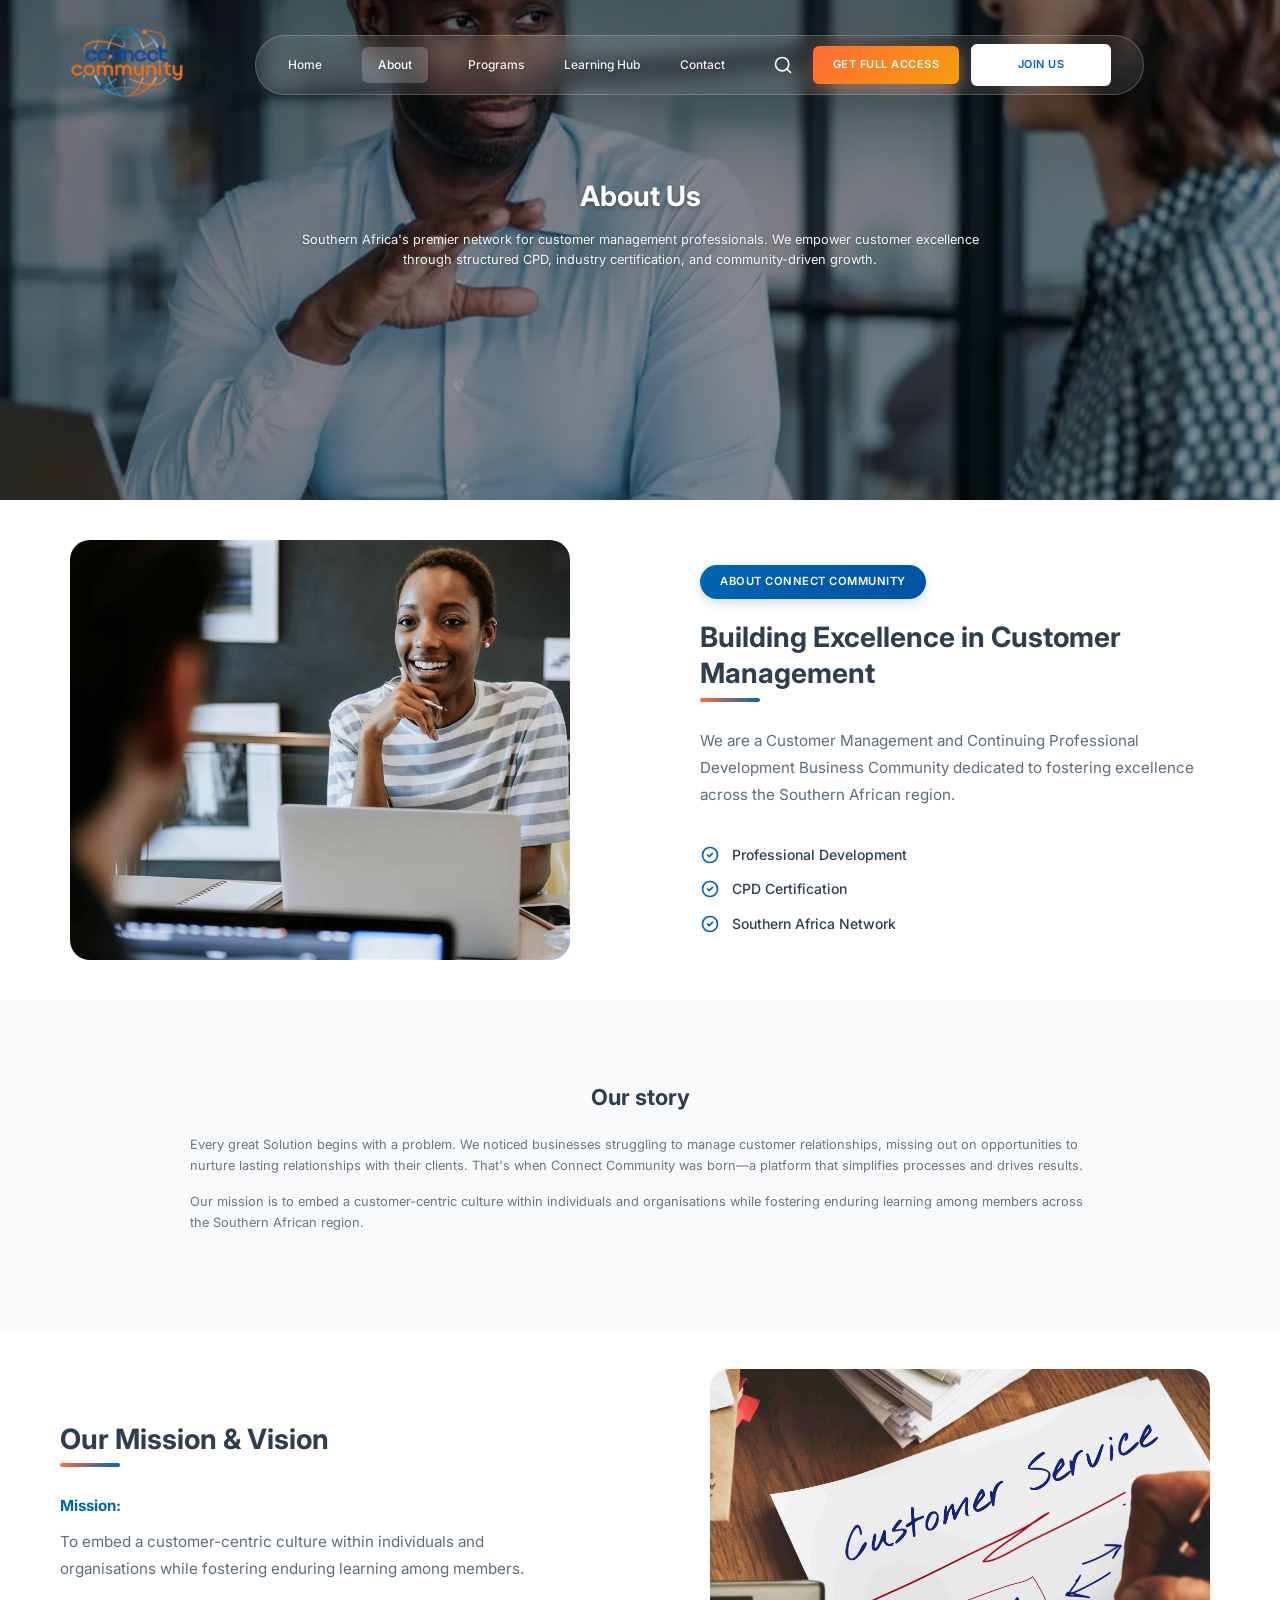
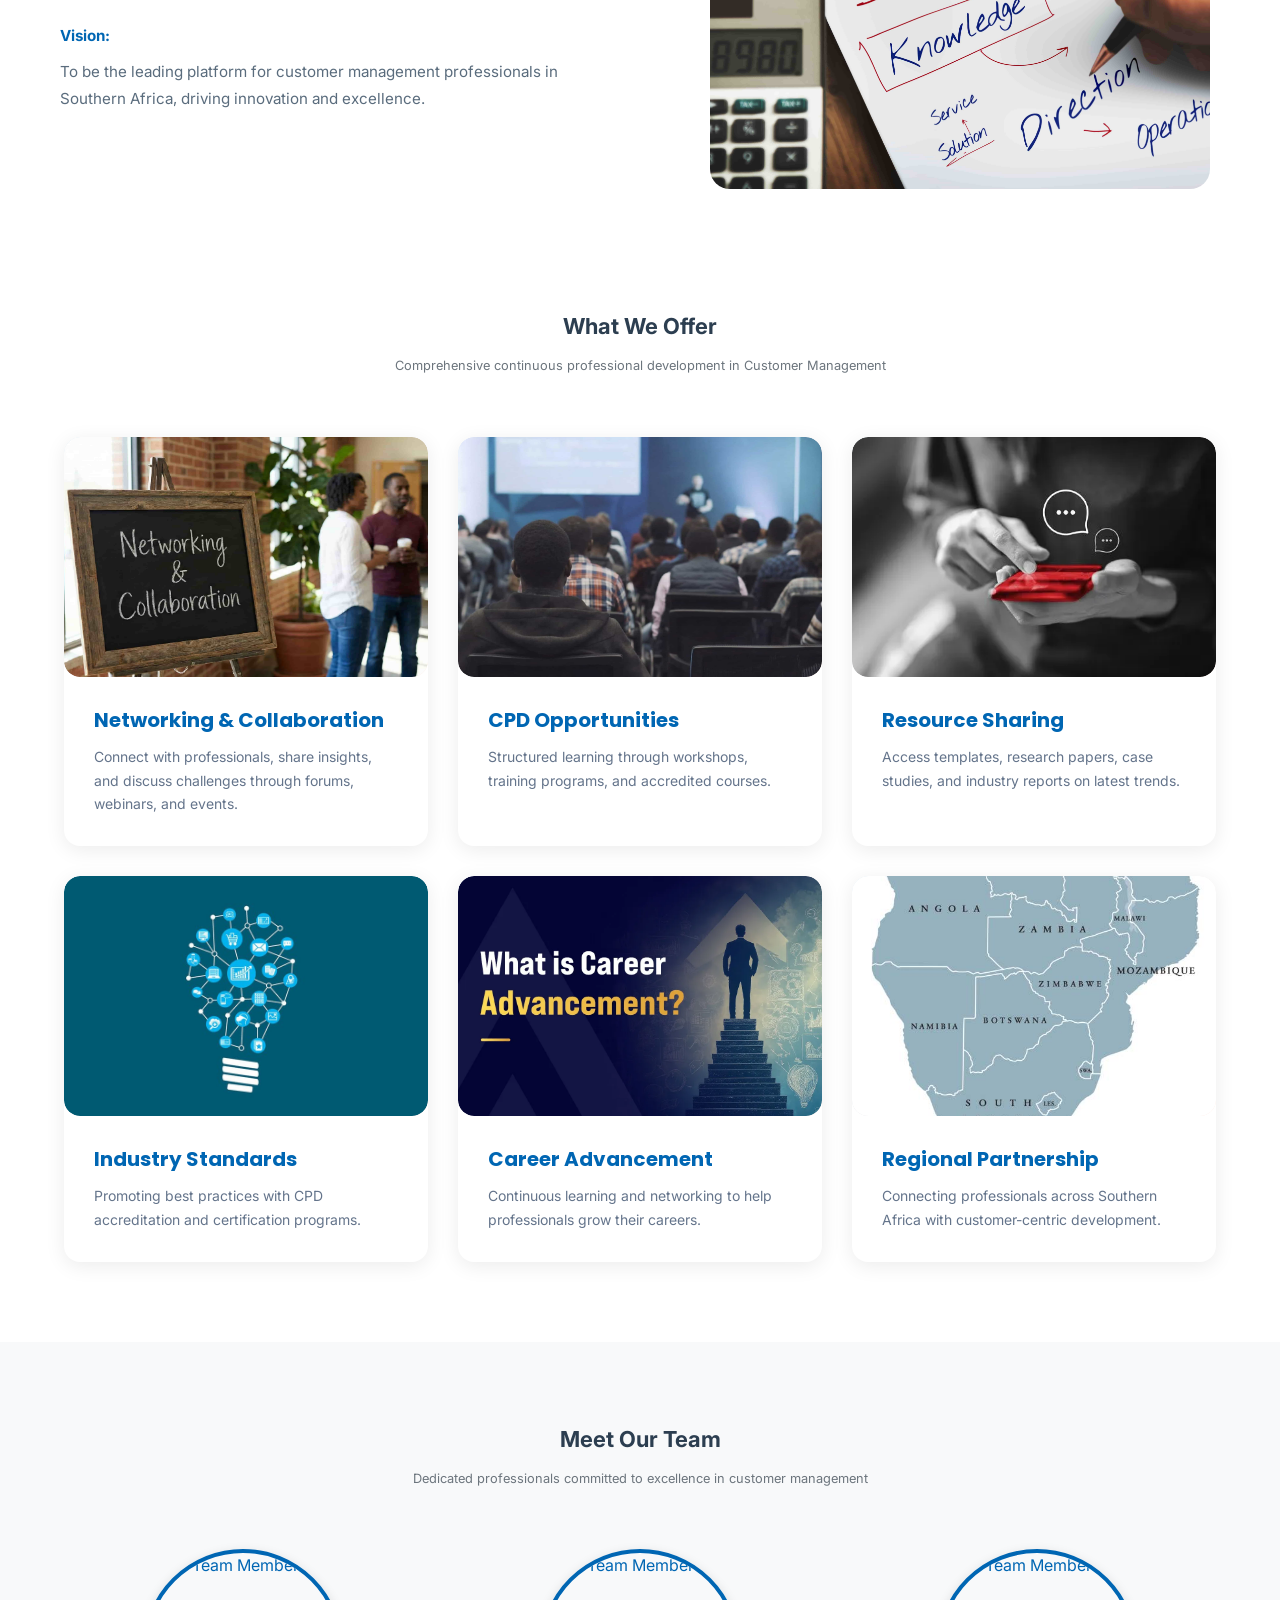
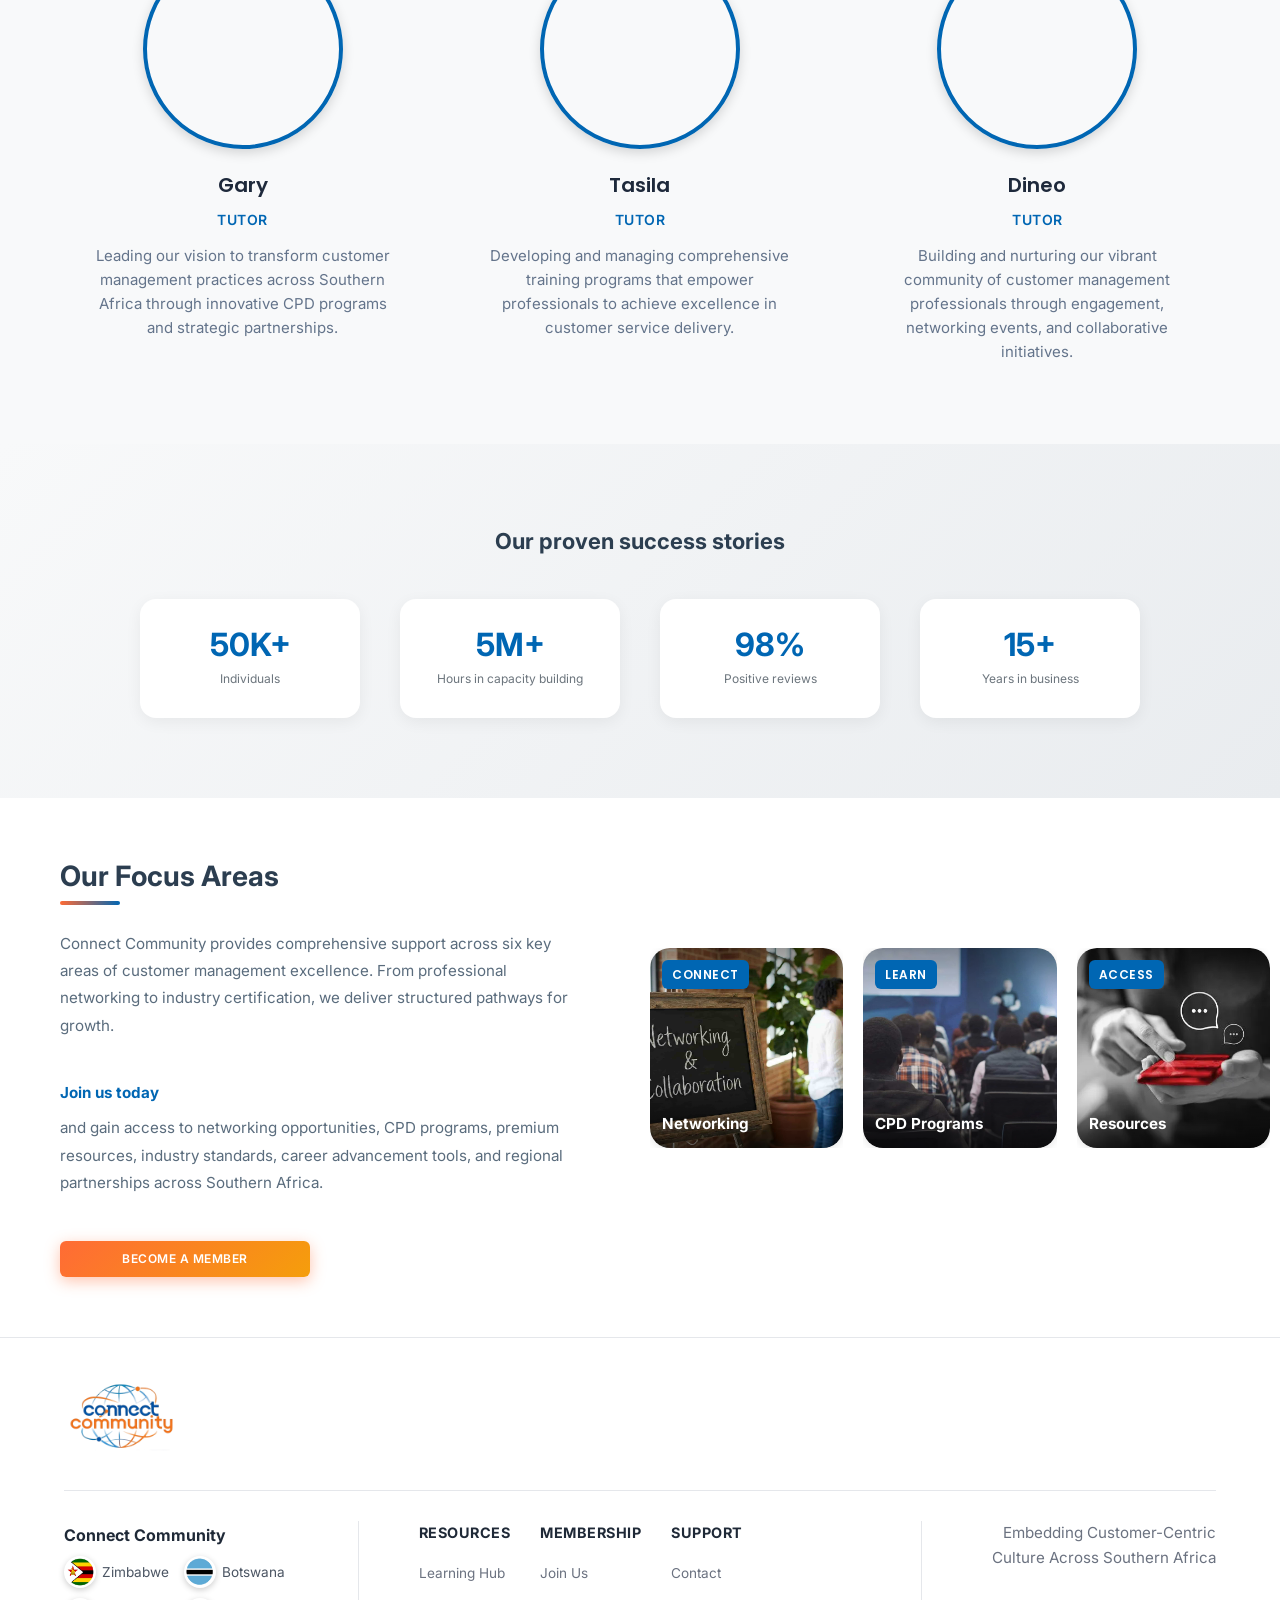
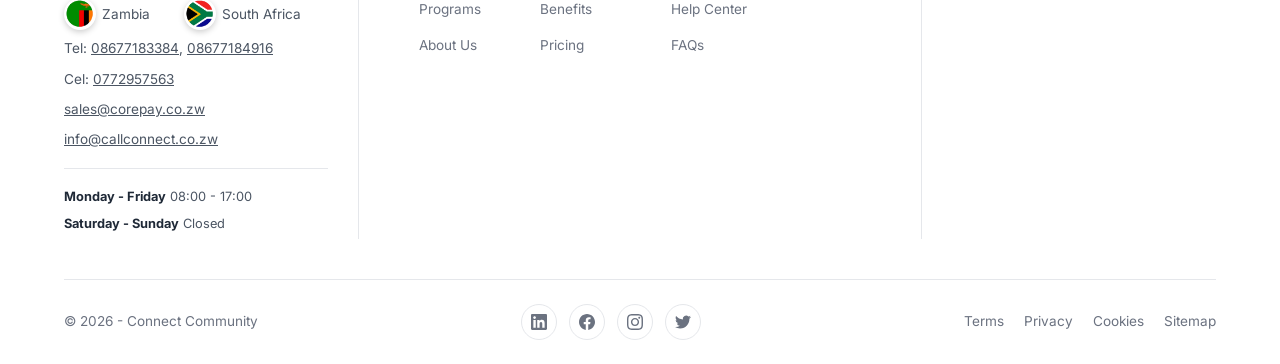
==== about.html @ 285ef7cb "Update CSS cache version to v43 to force browser reload" ====
<!DOCTYPE html>
<html lang="en">
<head>
    <meta charset="UTF-8">
    <meta name="viewport" content="width=device-width, initial-scale=1.0">
    <meta name="description" content="About Connect Community - Customer Management and CPD Business Community">
    <title>About Us - Connect Community</title>
    <link rel="icon" type="image/png" href="assets/img/logo.png">
    <link rel="stylesheet" href="assets/css/style.css?v=43">
    <link rel="preconnect" href="https://fonts.googleapis.com">
    <link rel="preconnect" href="https://fonts.gstatic.com" crossorigin>
    <link href="https://fonts.googleapis.com/css2?family=Inter:wght@300;400;500;600;700;800&family=Poppins:wght@600;700;800&family=Playfair+Display:wght@400;500;600;700;800&display=swap" rel="stylesheet">
</head>
<body>
    <!-- Navigation -->
    <nav class="navbar" id="navbar">
        <div class="container">
            <div class="nav-wrapper">
                <div class="logo">
                    <img src="assets/img/logo.png" alt="Connect Community Logo">
                </div>
                <button class="mobile-toggle" id="mobileToggle">
                    <svg width="24" height="24" viewBox="0 0 24 24" fill="none" xmlns="http://www.w3.org/2000/svg">
                        <path class="line line-1" d="M3 6h18" stroke="currentColor" stroke-width="2" stroke-linecap="round"/>
                        <path class="line line-2" d="M3 12h18" stroke="currentColor" stroke-width="2" stroke-linecap="round"/>
                        <path class="line line-3" d="M3 18h18" stroke="currentColor" stroke-width="2" stroke-linecap="round"/>
                    </svg>
                </button>
                <div class="nav-content">
                    <ul class="nav-menu" id="navMenu">
                        <li><a href="index.html" class="nav-link">Home</a></li>
                        <li><a href="about.html" class="nav-link active">About</a></li>
                        <li><a href="programs.html" class="nav-link">Programs</a></li>
                        <li><a href="learninghub.html" class="nav-link">Learning Hub</a></li>
                        <li><a href="getintouch.html" class="nav-link">Contact</a></li>
                        <li class="nav-menu-actions">
                            <a href="fullaccess.html" class="btn btn-primary">Get full access</a>
                            <a href="joinus.html" class="btn btn-secondary">Join us</a>
                        </li>
                    </ul>
                    <div class="nav-actions">
                        <button class="search-toggle" id="searchToggle" aria-label="Search">
                            <svg width="20" height="20" viewBox="0 0 24 24" fill="none" xmlns="http://www.w3.org/2000/svg">
                                <circle cx="11" cy="11" r="8" stroke="currentColor" stroke-width="2"/>
                                <path d="M21 21l-4.35-4.35" stroke="currentColor" stroke-width="2" stroke-linecap="round"/>
                            </svg>
                        </button>
                        <a href="fullaccess.html" class="btn btn-primary">Get full access</a>
                        <a href="joinus.html" class="btn btn-secondary">Join us</a>
                    </div>
                </div>
            </div>
        </div>
    </nav>

    <!-- About Hero Section -->
    <section class="about-hero-light hero-about">
        <div class="container">
            <div class="about-hero-content">
                <h1 class="about-hero-title">About Us</h1>
                <p class="about-hero-subtitle">Southern Africa's premier network for customer management professionals. We empower customer excellence through structured CPD, industry certification, and community-driven growth.</p>
            </div>
        </div>
    </section>

    <!-- Wide Photo Card Section -->
    <section class="wide-photo-card-section">
        <div class="wide-photo-card">
            <div class="wide-photo-image">
                <img src="assets/img/about-team.jpg" alt="Connect Community Team">
            </div>
            <div class="wide-photo-content">
                <span class="content-badge">About Connect Community</span>
                <h2>Building Excellence in Customer Management</h2>
                <p>We are a Customer Management and Continuing Professional Development Business Community dedicated to fostering excellence across the Southern African region.</p>
                <div class="content-highlights">
                    <div class="highlight-item">
                        <svg width="20" height="20" viewBox="0 0 24 24" fill="none" xmlns="http://www.w3.org/2000/svg">
                            <path d="M9 12l2 2 4-4m6 2a9 9 0 11-18 0 9 9 0 0118 0z" stroke="currentColor" stroke-width="2" stroke-linecap="round" stroke-linejoin="round"/>
                        </svg>
                        <span>Professional Development</span>
                    </div>
                    <div class="highlight-item">
                        <svg width="20" height="20" viewBox="0 0 24 24" fill="none" xmlns="http://www.w3.org/2000/svg">
                            <path d="M9 12l2 2 4-4m6 2a9 9 0 11-18 0 9 9 0 0118 0z" stroke="currentColor" stroke-width="2" stroke-linecap="round" stroke-linejoin="round"/>
                        </svg>
                        <span>CPD Certification</span>
                    </div>
                    <div class="highlight-item">
                        <svg width="20" height="20" viewBox="0 0 24 24" fill="none" xmlns="http://www.w3.org/2000/svg">
                            <path d="M9 12l2 2 4-4m6 2a9 9 0 11-18 0 9 9 0 0118 0z" stroke="currentColor" stroke-width="2" stroke-linecap="round" stroke-linejoin="round"/>
                        </svg>
                        <span>Southern Africa Network</span>
                    </div>
                </div>
            </div>
        </div>
    </section>

    <!-- Our Story Section -->
    <section class="our-story-light-section">
        <div class="container">
            <div class="story-content-wrapper">
                <div class="story-text-content">
                    <h2 class="story-title">Our story</h2>
                    <p class="story-text">Every great Solution begins with a problem. We noticed businesses struggling to manage customer relationships, missing out on opportunities to nurture lasting relationships with their clients. That's when Connect Community was born—a platform that simplifies processes and drives results.</p>
                    <p class="story-text">Our mission is to embed a customer-centric culture within individuals and organisations while fostering enduring learning among members across the Southern African region.</p>
                </div>
            </div>
        </div>
    </section>

    <!-- Wide Photo Card - Mission & Vision -->
    <section class="wide-photo-card-section">
        <div class="wide-photo-card reverse">
            <div class="wide-photo-content">
                <h2>Our Mission & Vision</h2>
                <p><strong>Mission:</strong> To embed a customer-centric culture within individuals and organisations while fostering enduring learning among members.</p>
                <p><strong>Vision:</strong> To be the leading platform for customer management professionals in Southern Africa, driving innovation and excellence.</p>
            </div>
            <div class="wide-photo-image">
                <img src="assets/img/about-mission.jpg" alt="Mission and Vision">
            </div>
        </div>
    </section>

    <!-- What We Offer Section -->
    <section class="offerings-light-section">
        <div class="container">
            <div class="section-header-center">
                <h2>What We Offer</h2>
                <p>Comprehensive continuous professional development in Customer Management</p>
            </div>
            <div class="offerings-grid-light">
                <div class="offering-card-light">
                    <div class="offering-card-image">
                        <img src="assets/img/networking.jpg" alt="Networking & Collaboration">
                    </div>
                    <div class="offering-card-content">
                        <h3>Networking & Collaboration</h3>
                        <p>Connect with professionals, share insights, and discuss challenges through forums, webinars, and events.</p>
                    </div>
                </div>
                <div class="offering-card-light">
                    <div class="offering-card-image">
                        <img src="assets/img/cpd.jpg" alt="CPD Opportunities">
                    </div>
                    <div class="offering-card-content">
                        <h3>CPD Opportunities</h3>
                        <p>Structured learning through workshops, training programs, and accredited courses.</p>
                    </div>
                </div>
                <div class="offering-card-light">
                    <div class="offering-card-image">
                        <img src="assets/img/resources.jpg" alt="Resource Sharing">
                    </div>
                    <div class="offering-card-content">
                        <h3>Resource Sharing</h3>
                        <p>Access templates, research papers, case studies, and industry reports on latest trends.</p>
                    </div>
                </div>
                <div class="offering-card-light">
                    <div class="offering-card-image">
                        <img src="assets/img/standards.jpg" alt="Industry Standards">
                    </div>
                    <div class="offering-card-content">
                        <h3>Industry Standards</h3>
                        <p>Promoting best practices with CPD accreditation and certification programs.</p>
                    </div>
                </div>
                <div class="offering-card-light">
                    <div class="offering-card-image">
                        <img src="assets/img/career.jpg" alt="Career Advancement">
                    </div>
                    <div class="offering-card-content">
                        <h3>Career Advancement</h3>
                        <p>Continuous learning and networking to help professionals grow their careers.</p>
                    </div>
                </div>
                <div class="offering-card-light">
                    <div class="offering-card-image">
                        <img src="assets/img/partnership.jpg" alt="Regional Partnership">
                    </div>
                    <div class="offering-card-content">
                        <h3>Regional Partnership</h3>
                        <p>Connecting professionals across Southern Africa with customer-centric development.</p>
                    </div>
                </div>
            </div>
        </div>
    </section>

    <!-- Meet Our Team Section -->
    <section class="our-story-light-section">
        <div class="container">
            <div class="section-header-center">
                <h2>Meet Our Team</h2>
                <p>Dedicated professionals committed to excellence in customer management</p>
            </div>
            
            <div style="display: grid; grid-template-columns: repeat(auto-fit, minmax(280px, 1fr)); gap: 40px; margin-top: 50px;">
                
                <!-- Team Member 1 -->
                <div style="text-align: center;">
                    <div style="width: 200px; height: 200px; margin: 0 auto 20px; border-radius: 50%; overflow: hidden; box-shadow: 0 4px 12px rgba(0,0,0,0.15); border: 4px solid #0066b3;">
                        <img src="assets/img/team-placeholder-1.jpg" alt="Team Member 1" style="width: 100%; height: 100%; object-fit: cover;">
                    </div>
                    <h3 style="font-size: 20px; font-weight: 600; color: #1e293b; margin-bottom: 8px; font-family: var(--font-headings);">Gary</h3>
                    <p style="font-size: 14px; font-weight: 600; color: #0066b3; margin-bottom: 12px; text-transform: uppercase; letter-spacing: 0.5px;">Tutor</p>
                    <p style="font-size: 15px; line-height: 1.6; color: #64748b; max-width: 300px; margin: 0 auto;">Leading our vision to transform customer management practices across Southern Africa through innovative CPD programs and strategic partnerships.</p>
                </div>

                <!-- Team Member 2 -->
                <div style="text-align: center;">
                    <div style="width: 200px; height: 200px; margin: 0 auto 20px; border-radius: 50%; overflow: hidden; box-shadow: 0 4px 12px rgba(0,0,0,0.15); border: 4px solid #0066b3;">
                        <img src="assets/img/team-placeholder-2.jpg" alt="Team Member 2" style="width: 100%; height: 100%; object-fit: cover;">
                    </div>
                    <h3 style="font-size: 20px; font-weight: 600; color: #1e293b; margin-bottom: 8px; font-family: var(--font-headings);">Tasila</h3>
                    <p style="font-size: 14px; font-weight: 600; color: #0066b3; margin-bottom: 12px; text-transform: uppercase; letter-spacing: 0.5px;">Tutor</p>
                    <p style="font-size: 15px; line-height: 1.6; color: #64748b; max-width: 300px; margin: 0 auto;">Developing and managing comprehensive training programs that empower professionals to achieve excellence in customer service delivery.</p>
                </div>

                <!-- Team Member 3 -->
                <div style="text-align: center;">
                    <div style="width: 200px; height: 200px; margin: 0 auto 20px; border-radius: 50%; overflow: hidden; box-shadow: 0 4px 12px rgba(0,0,0,0.15); border: 4px solid #0066b3;">
                        <img src="assets/img/team-placeholder-3.jpg" alt="Team Member 3" style="width: 100%; height: 100%; object-fit: cover;">
                    </div>
                    <h3 style="font-size: 20px; font-weight: 600; color: #1e293b; margin-bottom: 8px; font-family: var(--font-headings);">Dineo</h3>
                    <p style="font-size: 14px; font-weight: 600; color: #0066b3; margin-bottom: 12px; text-transform: uppercase; letter-spacing: 0.5px;">Tutor</p>
                    <p style="font-size: 15px; line-height: 1.6; color: #64748b; max-width: 300px; margin: 0 auto;">Building and nurturing our vibrant community of customer management professionals through engagement, networking events, and collaborative initiatives.</p>
                </div>

            </div>
        </div>
    </section>

    <!-- Success Stats Section -->
    <section class="success-stats-light-section">
        <div class="container">
            <h2 class="stats-title-light">Our proven success stories</h2>
            
            <div class="stats-grid-light">
                <div class="stat-item-light">
                    <h3 class="stat-number-light">50K+</h3>
                    <p class="stat-label-light">Individuals</p>
                </div>
                <div class="stat-item-light">
                    <h3 class="stat-number-light">5M+</h3>
                    <p class="stat-label-light">Hours in capacity building</p>
                </div>
                <div class="stat-item-light">
                    <h3 class="stat-number-light">98%</h3>
                    <p class="stat-label-light">Positive reviews</p>
                </div>
                <div class="stat-item-light">
                    <h3 class="stat-number-light">15+</h3>
                    <p class="stat-label-light">Years in business</p>
                </div>
            </div>
        </div>
    </section>

    <!-- Our Focus Areas Section with Carousel -->
    <section class="wide-photo-card-section">
        <div class="wide-photo-card reverse">
            <div class="wide-photo-content">
                <h2>Our Focus Areas</h2>
                <p>Connect Community provides comprehensive support across six key areas of customer management excellence. From professional networking to industry certification, we deliver structured pathways for growth.</p>
                <p><strong>Join us today</strong> and gain access to networking opportunities, CPD programs, premium resources, industry standards, career advancement tools, and regional partnerships across Southern Africa.</p>
                <a href="joinus.html" class="btn btn-primary" style="margin-top: 20px;">Become a Member</a>
            </div>
            <div class="wide-photo-image" style="padding: 10px; overflow: visible;">
                <!-- Our Focus Areas Carousel -->
                <div style="position: relative; width: 100%; max-width: 650px;">
                    <div style="overflow: hidden;">
                        <div class="carousel-track" id="carouselTrack" style="display: flex; gap: 20px; transition: transform 0.5s cubic-bezier(0.25, 1, 0.5, 1);">
                            <!-- Card 1 - Networking -->
                            <div class="membership-card" style="width: calc((100% - 40px) / 3); min-width: calc((100% - 40px) / 3); flex-shrink: 0;">
                                <div class="card-image" style="position: relative; width: 100%; height: 200px; overflow: hidden; border-radius: 20px; box-shadow: 0 2px 8px rgba(0,0,0,0.1);">
                                    <img src="assets/img/networking.jpg" alt="Networking" style="width: 100%; height: 100%; object-fit: cover;">
                                    <div style="position: absolute; top: 0; left: 0; right: 0; bottom: 0; background: linear-gradient(to bottom, rgba(0,0,0,0.4) 0%, transparent 30%, transparent 70%, rgba(0,0,0,0.6) 100%);"></div>
                                    <div style="position: absolute; top: 12px; left: 12px; background: #0066b3; padding: 5px 10px; border-radius: 6px;">
                                        <h4 style="color: white; font-size: 0.75rem; margin: 0; font-family: var(--font-headings); font-weight: 600; text-transform: uppercase; letter-spacing: 0.5px;">Connect</h4>
                                    </div>
                                    <div style="position: absolute; bottom: 12px; left: 12px;">
                                        <p style="color: white; font-size: 0.95rem; margin: 0; font-weight: 700;">Networking</p>
                                    </div>
                                </div>
                            </div>
                            
                            <!-- Card 2 - CPD Programs -->
                            <div class="membership-card" style="width: calc((100% - 40px) / 3); min-width: calc((100% - 40px) / 3); flex-shrink: 0;">
                                <div class="card-image" style="position: relative; width: 100%; height: 200px; overflow: hidden; border-radius: 20px; box-shadow: 0 2px 8px rgba(0,0,0,0.1);">
                                    <img src="assets/img/cpd.jpg" alt="CPD Programs" style="width: 100%; height: 100%; object-fit: cover;">
                                    <div style="position: absolute; top: 0; left: 0; right: 0; bottom: 0; background: linear-gradient(to bottom, rgba(0,0,0,0.4) 0%, transparent 30%, transparent 70%, rgba(0,0,0,0.6) 100%);"></div>
                                    <div style="position: absolute; top: 12px; left: 12px; background: #0066b3; padding: 5px 10px; border-radius: 6px;">
                                        <h4 style="color: white; font-size: 0.75rem; margin: 0; font-family: var(--font-headings); font-weight: 600; text-transform: uppercase; letter-spacing: 0.5px;">Learn</h4>
                                    </div>
                                    <div style="position: absolute; bottom: 12px; left: 12px;">
                                        <p style="color: white; font-size: 0.95rem; margin: 0; font-weight: 700;">CPD Programs</p>
                                    </div>
                                </div>
                            </div>
                            
                            <!-- Card 3 - Resources -->
                            <div class="membership-card" style="width: calc((100% - 40px) / 3); min-width: calc((100% - 40px) / 3); flex-shrink: 0;">
                                <div class="card-image" style="position: relative; width: 100%; height: 200px; overflow: hidden; border-radius: 20px; box-shadow: 0 2px 8px rgba(0,0,0,0.1);">
                                    <img src="assets/img/resources.jpg" alt="Resources" style="width: 100%; height: 100%; object-fit: cover;">
                                    <div style="position: absolute; top: 0; left: 0; right: 0; bottom: 0; background: linear-gradient(to bottom, rgba(0,0,0,0.4) 0%, transparent 30%, transparent 70%, rgba(0,0,0,0.6) 100%);"></div>
                                    <div style="position: absolute; top: 12px; left: 12px; background: #0066b3; padding: 5px 10px; border-radius: 6px;">
                                        <h4 style="color: white; font-size: 0.75rem; margin: 0; font-family: var(--font-headings); font-weight: 600; text-transform: uppercase; letter-spacing: 0.5px;">Access</h4>
                                    </div>
                                    <div style="position: absolute; bottom: 12px; left: 12px;">
                                        <p style="color: white; font-size: 0.95rem; margin: 0; font-weight: 700;">Resources</p>
                                    </div>
                                </div>
                            </div>
                            
                            <!-- Card 4 - Standards -->
                            <div class="membership-card" style="width: calc((100% - 40px) / 3); min-width: calc((100% - 40px) / 3); flex-shrink: 0;">
                                <div class="card-image" style="position: relative; width: 100%; height: 200px; overflow: hidden; border-radius: 20px; box-shadow: 0 2px 8px rgba(0,0,0,0.1);">
                                    <img src="assets/img/standards.jpg" alt="Standards" style="width: 100%; height: 100%; object-fit: cover;">
                                    <div style="position: absolute; top: 0; left: 0; right: 0; bottom: 0; background: linear-gradient(to bottom, rgba(0,0,0,0.4) 0%, transparent 30%, transparent 70%, rgba(0,0,0,0.6) 100%);"></div>
                                    <div style="position: absolute; top: 12px; left: 12px; background: #0066b3; padding: 5px 10px; border-radius: 6px;">
                                        <h4 style="color: white; font-size: 0.75rem; margin: 0; font-family: var(--font-headings); font-weight: 600; text-transform: uppercase; letter-spacing: 0.5px;">Certify</h4>
                                    </div>
                                    <div style="position: absolute; bottom: 12px; left: 12px;">
                                        <p style="color: white; font-size: 0.95rem; margin: 0; font-weight: 700;">Standards</p>
                                    </div>
                                </div>
                            </div>
                            
                            <!-- Card 5 - Career Growth -->
                            <div class="membership-card" style="width: calc((100% - 40px) / 3); min-width: calc((100% - 40px) / 3); flex-shrink: 0;">
                                <div class="card-image" style="position: relative; width: 100%; height: 200px; overflow: hidden; border-radius: 20px; box-shadow: 0 2px 8px rgba(0,0,0,0.1);">
                                    <img src="assets/img/career.jpg" alt="Career Growth" style="width: 100%; height: 100%; object-fit: cover;">
                                    <div style="position: absolute; top: 0; left: 0; right: 0; bottom: 0; background: linear-gradient(to bottom, rgba(0,0,0,0.4) 0%, transparent 30%, transparent 70%, rgba(0,0,0,0.6) 100%);"></div>
                                    <div style="position: absolute; top: 12px; left: 12px; background: #0066b3; padding: 5px 10px; border-radius: 6px;">
                                        <h4 style="color: white; font-size: 0.75rem; margin: 0; font-family: var(--font-headings); font-weight: 600; text-transform: uppercase; letter-spacing: 0.5px;">Grow</h4>
                                    </div>
                                    <div style="position: absolute; bottom: 12px; left: 12px;">
                                        <p style="color: white; font-size: 0.95rem; margin: 0; font-weight: 700;">Career Growth</p>
                                    </div>
                                </div>
                            </div>
                            
                            <!-- Card 6 - Partnerships -->
                            <div class="membership-card" style="width: calc((100% - 40px) / 3); min-width: calc((100% - 40px) / 3); flex-shrink: 0;">
                                <div class="card-image" style="position: relative; width: 100%; height: 200px; overflow: hidden; border-radius: 20px; box-shadow: 0 2px 8px rgba(0,0,0,0.1);">
                                    <img src="assets/img/partnership.jpg" alt="Partnerships" style="width: 100%; height: 100%; object-fit: cover;">
                                    <div style="position: absolute; top: 0; left: 0; right: 0; bottom: 0; background: linear-gradient(to bottom, rgba(0,0,0,0.4) 0%, transparent 30%, transparent 70%, rgba(0,0,0,0.6) 100%);"></div>
                                    <div style="position: absolute; top: 12px; left: 12px; background: #0066b3; padding: 5px 10px; border-radius: 6px;">
                                        <h4 style="color: white; font-size: 0.75rem; margin: 0; font-family: var(--font-headings); font-weight: 600; text-transform: uppercase; letter-spacing: 0.5px;">Partner</h4>
                                    </div>
                                    <div style="position: absolute; bottom: 12px; left: 12px;">
                                        <p style="color: white; font-size: 0.95rem; margin: 0; font-weight: 700;">Partnerships</p>
                                    </div>
                                </div>
                            </div>
                        </div>
                    </div>
                    
                    <!-- Navigation Buttons -->
                    <button class="carousel-btn prev-btn" id="prevBtn" style="display: none; position: absolute; top: 50%; left: -20px; transform: translateY(-50%); background: white; border: 1px solid rgba(0, 102, 179, 0.1); width: 40px; height: 40px; border-radius: 50%; align-items: center; justify-content: center; cursor: pointer; box-shadow: 0 4px 12px rgba(0, 0, 0, 0.1); z-index: 10; transition: all 0.3s ease;">
                        <svg xmlns="http://www.w3.org/2000/svg" fill="none" viewBox="0 0 24 24" stroke="currentColor" style="width: 20px; height: 20px; color: #0066b3; stroke-width: 2;">
                            <path stroke-linecap="round" stroke-linejoin="round" d="M15 19l-7-7 7-7" />
                        </svg>
                    </button>
                    <button class="carousel-btn next-btn" id="nextBtn" style="display: none; position: absolute; top: 50%; right: -20px; transform: translateY(-50%); background: white; border: 1px solid rgba(0, 102, 179, 0.1); width: 40px; height: 40px; border-radius: 50%; align-items: center; justify-content: center; cursor: pointer; box-shadow: 0 4px 12px rgba(0, 0, 0, 0.1); z-index: 10; transition: all 0.3s ease;">
                        <svg xmlns="http://www.w3.org/2000/svg" fill="none" viewBox="0 0 24 24" stroke="currentColor" style="width: 20px; height: 20px; color: #0066b3; stroke-width: 2;">
                            <path stroke-linecap="round" stroke-linejoin="round" d="M9 5l7 7-7 7" />
                        </svg>
                    </button>
                    
                    <!-- Indicators (Hidden for Continuous Movement) -->
                    <div class="carousel-indicators" id="carouselIndicators" style="display: none;">
                        <button class="indicator active" data-index="0" style="width: 10px; height: 10px; border-radius: 50%; background: #0066b3; border: none; cursor: pointer; padding: 0; transition: all 0.3s ease;"></button>
                        <button class="indicator" data-index="1" style="width: 10px; height: 10px; border-radius: 50%; background: #cbd5e1; border: none; cursor: pointer; padding: 0; transition: all 0.3s ease;"></button>
                        <button class="indicator" data-index="2" style="width: 10px; height: 10px; border-radius: 50%; background: #cbd5e1; border: none; cursor: pointer; padding: 0; transition: all 0.3s ease;"></button>
                    </div>
                </div>
            </div>
        </div>
    </section>

    <!-- Scroll to Top Button -->
    <button id="scrollToTop" class="scroll-to-top" aria-label="Scroll to top" onclick="window.scrollTo({top: 0, behavior: 'smooth'});">
        <svg xmlns="http://www.w3.org/2000/svg" fill="none" viewBox="0 0 24 24" stroke="currentColor">
            <path stroke-linecap="round" stroke-linejoin="round" stroke-width="2.5" d="M12 19V5M12 5l-5 5M12 5l5 5" />
        </svg>
    </button>

    <!-- Footer -->
    <footer class="footer">
        <div class="container">
            <div class="footer-logo-section">
                <img src="assets/img/logo.png" alt="Connect Community Logo" class="footer-logo">
            </div>
            
            <div class="footer-main">
                <div class="footer-left">
                    <div class="footer-info">
                        <p class="footer-company">Connect Community</p>
                        <p style="display: grid; grid-template-columns: repeat(2, auto); gap: 10px 15px; justify-content: start;">
                            <span style="display: flex; align-items: center; gap: 6px;">
                                <img src="assets/img/flags/zimbabwe.png" alt="Zimbabwe" style="width: 32px; height: 32px; border-radius: 50%; object-fit: cover; box-shadow: 0 2px 6px rgba(0,0,0,0.2);">
                                <span>Zimbabwe</span>
                            </span>
                            <span style="display: flex; align-items: center; gap: 6px;">
                                <img src="assets/img/flags/botswana.png" alt="Botswana" style="width: 32px; height: 32px; border-radius: 50%; object-fit: cover; box-shadow: 0 2px 6px rgba(0,0,0,0.2);">
                                <span>Botswana</span>
                            </span>
                            <span style="display: flex; align-items: center; gap: 6px;">
                                <img src="assets/img/flags/zambia.png" alt="Zambia" style="width: 32px; height: 32px; border-radius: 50%; object-fit: cover; box-shadow: 0 2px 6px rgba(0,0,0,0.2);">
                                <span>Zambia</span>
                            </span>
                            <span style="display: flex; align-items: center; gap: 6px;">
                                <img src="assets/img/flags/southafrica.png" alt="South Africa" style="width: 32px; height: 32px; border-radius: 50%; object-fit: cover; box-shadow: 0 2px 6px rgba(0,0,0,0.2);">
                                <span>South Africa</span>
                            </span>
                        </p>
                        <p>Tel: <a href="tel:08677183384" style="color: inherit; text-decoration: underline;">08677183384</a>, <a href="tel:08677184916" style="color: inherit; text-decoration: underline;">08677184916</a></p>
                        <p>Cel: <a href="tel:0772957563" style="color: inherit; text-decoration: underline;">0772957563</a></p>
                        <p><a href="mailto:sales@corepay.co.zw" style="color: inherit; text-decoration: underline;">sales@corepay.co.zw</a></p>
                        <p><a href="mailto:info@callconnect.co.zw" style="color: inherit; text-decoration: underline;">info@callconnect.co.zw</a></p>
                        <div class="footer-hours">
                            <p><strong>Monday - Friday</strong> 08:00 - 17:00</p>
                            <p><strong>Saturday - Sunday</strong> Closed</p>
                        </div>
                    </div>
                </div>
                
                <div class="footer-links">
                    <div class="footer-col">
                        <h4>Resources</h4>
                        <ul>
                            <li><a href="learninghub.html">Learning Hub</a></li>
                            <li><a href="programs.html">Programs</a></li>
                            <li><a href="about.html">About Us</a></li>
                        </ul>
                    </div>
                    
                    <div class="footer-col">
                        <h4>Membership</h4>
                        <ul>
                            <li><a href="joinus.html">Join Us</a></li>
                            <li><a href="fullaccess.html">Benefits</a></li>
                            <li><a href="#">Pricing</a></li>
                        </ul>
                    </div>
                    
                    <div class="footer-col">
                        <h4>Support</h4>
                        <ul>
                            <li><a href="getintouch.html">Contact</a></li>
                            <li><a href="#">Help Center</a></li>
                            <li><a href="#">FAQs</a></li>
                        </ul>
                    </div>
                </div>
                
                <div class="footer-right">
                    <p class="footer-tagline">Embedding Customer-Centric<br>Culture Across Southern Africa</p>
                </div>
            </div>
            
            <div class="footer-bottom">
                <div class="footer-bottom-left">
                    <p>&copy; 2026 - Connect Community</p>
                </div>
                <div class="footer-bottom-center">
                    <div class="footer-social">
                        <a href="#" aria-label="LinkedIn">
                            <svg xmlns="http://www.w3.org/2000/svg" fill="currentColor" viewBox="0 0 24 24">
                                <path d="M20.447 20.452h-3.554v-5.569c0-1.328-.027-3.037-1.852-3.037-1.853 0-2.136 1.445-2.136 2.939v5.667H9.351V9h3.414v1.561h.046c.477-.9 1.637-1.85 3.37-1.85 3.601 0 4.267 2.37 4.267 5.455v6.286zM5.337 7.433c-1.144 0-2.063-.926-2.063-2.065 0-1.138.92-2.063 2.063-2.063 1.14 0 2.064.925 2.064 2.063 0 1.139-.925 2.065-2.064 2.065zm1.782 13.019H3.555V9h3.564v11.452zM22.225 0H1.771C.792 0 0 .774 0 1.729v20.542C0 23.227.792 24 1.771 24h20.451C23.2 24 24 23.227 24 22.271V1.729C24 .774 23.2 0 22.222 0h.003z"/>
                            </svg>
                        </a>
                        <a href="#" aria-label="Facebook">
                            <svg xmlns="http://www.w3.org/2000/svg" fill="currentColor" viewBox="0 0 24 24">
                                <path d="M24 12.073c0-6.627-5.373-12-12-12s-12 5.373-12 12c0 5.99 4.388 10.954 10.125 11.854v-8.385H7.078v-3.47h3.047V9.43c0-3.007 1.792-4.669 4.533-4.669 1.312 0 2.686.235 2.686.235v2.953H15.83c-1.491 0-1.956.925-1.956 1.874v2.25h3.328l-.532 3.47h-2.796v8.385C19.612 23.027 24 18.062 24 12.073z"/>
                            </svg>
                        </a>
                        <a href="#" aria-label="Instagram">
                            <svg xmlns="http://www.w3.org/2000/svg" fill="currentColor" viewBox="0 0 24 24">
                                <path d="M12 0C8.74 0 8.333.015 7.053.072 5.775.132 4.905.333 4.14.63c-.789.306-1.459.717-2.126 1.384S.935 3.35.63 4.14C.333 4.905.131 5.775.072 7.053.012 8.333 0 8.74 0 12s.015 3.667.072 4.947c.06 1.277.261 2.148.558 2.913.306.788.717 1.459 1.384 2.126.667.666 1.336 1.079 2.126 1.384.766.296 1.636.499 2.913.558C8.333 23.988 8.74 24 12 24s3.667-.015 4.947-.072c1.277-.06 2.148-.262 2.913-.558.788-.306 1.459-.718 2.126-1.384.666-.667 1.079-1.335 1.384-2.126.296-.765.499-1.636.558-2.913.06-1.28.072-1.687.072-4.947s-.015-3.667-.072-4.947c-.06-1.277-.262-2.149-.558-2.913-.306-.789-.718-1.459-1.384-2.126C21.319 1.347 20.651.935 19.86.63c-.765-.297-1.636-.499-2.913-.558C15.667.012 15.26 0 12 0zm0 2.16c3.203 0 3.585.016 4.85.071 1.17.055 1.805.249 2.227.415.562.217.96.477 1.382.896.419.42.679.819.896 1.381.164.422.36 1.057.413 2.227.057 1.266.07 1.646.07 4.85s-.015 3.585-.074 4.85c-.061 1.17-.256 1.805-.421 2.227-.224.562-.479.96-.899 1.382-.419.419-.824.679-1.38.896-.42.164-1.065.36-2.235.413-1.274.057-1.649.07-4.859.07-3.211 0-3.586-.015-4.859-.074-1.171-.061-1.816-.256-2.236-.421-.569-.224-.96-.479-1.379-.899-.421-.419-.69-.824-.9-1.38-.165-.42-.359-1.065-.42-2.235-.045-1.26-.061-1.649-.061-4.844 0-3.196.016-3.586.061-4.861.061-1.17.255-1.814.42-2.234.21-.57.479-.96.9-1.381.419-.419.81-.689 1.379-.898.42-.166 1.051-.361 2.221-.421 1.275-.045 1.65-.06 4.859-.06l.045.03zm0 3.678c-3.405 0-6.162 2.76-6.162 6.162 0 3.405 2.76 6.162 6.162 6.162 3.405 0 6.162-2.76 6.162-6.162 0-3.405-2.76-6.162-6.162-6.162zM12 16c-2.21 0-4-1.79-4-4s1.79-4 4-4 4 1.79 4 4-1.79 4-4 4zm7.846-10.405c0 .795-.646 1.44-1.44 1.44-.795 0-1.44-.646-1.44-1.44 0-.794.646-1.439 1.44-1.439.793-.001 1.44.645 1.44 1.439z"/>
                            </svg>
                        </a>
                        <a href="#" aria-label="Twitter">
                            <svg xmlns="http://www.w3.org/2000/svg" fill="currentColor" viewBox="0 0 24 24">
                                <path d="M23.953 4.57a10 10 0 01-2.825.775 4.958 4.958 0 002.163-2.723c-.951.555-2.005.959-3.127 1.184a4.92 4.92 0 00-8.384 4.482C7.69 8.095 4.067 6.13 1.64 3.162a4.822 4.822 0 00-.666 2.475c0 1.71.87 3.213 2.188 4.096a4.904 4.904 0 01-2.228-.616v.06a4.923 4.923 0 003.946 4.827 4.996 4.996 0 01-2.212.085 4.936 4.936 0 004.604 3.417 9.867 9.867 0 01-6.102 2.105c-.39 0-.779-.023-1.17-.067a13.995 13.995 0 007.557 2.209c9.053 0 13.998-7.496 13.998-13.985 0-.21 0-.42-.015-.63A9.935 9.935 0 0024 4.59z"/>
                            </svg>
                        </a>
                    </div>
                </div>
                <div class="footer-bottom-right">
                    <a href="#">Terms</a>
                    <a href="#">Privacy</a>
                    <a href="#">Cookies</a>
                    <a href="#">Sitemap</a>
                </div>
            </div>
        </div>
    </footer>

    <!-- Search Modal -->
    <div class="search-modal" id="searchModal">
        <div class="search-modal-content">
            <button class="search-close" id="searchClose">&times;</button>
            <div class="search-box">
                <svg width="24" height="24" viewBox="0 0 24 24" fill="none" xmlns="http://www.w3.org/2000/svg">
                    <circle cx="11" cy="11" r="8" stroke="currentColor" stroke-width="2"/>
                    <path d="M21 21l-4.35-4.35" stroke="currentColor" stroke-width="2" stroke-linecap="round"/>
                </svg>
                <input type="text" id="searchInput" placeholder="Search the website..." autocomplete="off">
            </div>
            <div class="search-results" id="searchResults"></div>
        </div>
    </div>

    <script src="assets/js/main.js"></script>
    <script>
        window.onscroll = function() {
            var btn = document.getElementById('scrollToTop');
            if (window.scrollY > 50) {
                btn.classList.add('visible');
            } else {
                btn.classList.remove('visible');
            }
        };
    </script>
</body>
</html>
---- assets/css/style.css ----
/* ========================================
   CSS RESET & BASE STYLES
   Connect Community Website - Based on BPPA Template
   Updated: 2026-01-03
   ======================================== */

* {
    margin: 0;
    padding: 0;
    box-sizing: border-box;
}

:root {
    /* Color Palette - Connect Community Theme */
    --primary-color: #0066b3;
    --primary-dark: #004a80;
    --primary-light: #00a0dc;
    --secondary-color: #004a80;
    --accent-color: #ff6b35;
    --accent-gold: #ff6b35;
    --accent-gold-light: #ff8555;
    --success-color: #059669;
    --text-dark: #0066b3;
    --text-light: #64748b;
    --text-gray: #94a3b8;
    --bg-light: #f8fafc;
    --bg-gradient: linear-gradient(135deg, #f0f9ff 0%, #fff5f0 100%);
    --bg-white: #ffffff;
    --border-color: #e2e8f0;
    
    /* Typography */
    --font-primary: 'Inter', -apple-system, BlinkMacSystemFont, 'Segoe UI', sans-serif;
    --font-headings: 'Poppins', sans-serif;
    
    /* Spacing */
    --section-padding: 120px;
    --container-width: 1200px;
    
    /* Shadows */
    --shadow-sm: 0 1px 2px 0 rgba(0, 0, 0, 0.05);
    --shadow-md: 0 4px 6px -1px rgba(0, 0, 0, 0.1);
    --shadow-lg: 0 10px 15px -3px rgba(0, 0, 0, 0.1);
    --shadow-xl: 0 20px 25px -5px rgba(0, 0, 0, 0.1);
    
    /* Transitions */
    --transition-fast: 0.2s ease;
    --transition-base: 0.3s ease;
    --transition-slow: 0.5s ease;
}

html {
    scroll-behavior: smooth;
    font-size: 16px;
}

body {
    font-family: var(--font-primary);
    color: var(--text-dark);
    line-height: 1.6;
    background-color: var(--bg-white);
    overflow-x: hidden;
    animation: pageTransitionIn 0.5s ease;
}

/* Page Transition Animations */
@keyframes pageTransitionIn {
    from {
        opacity: 0;
        transform: translateY(20px);
    }
    to {
        opacity: 1;
        transform: translateY(0);
    }
}

@keyframes pageTransitionOut {
    from {
        opacity: 1;
        transform: translateY(0);
    }
    to {
        opacity: 0;
        transform: translateY(-20px);
    }
}

body.page-transitioning {
    animation: pageTransitionOut 0.3s ease forwards;
}

img {
    max-width: 100%;
    height: auto;
    display: block;
}

a {
    text-decoration: none;
    color: inherit;
    transition: var(--transition-base);
}

ul {
    list-style: none;
}

/* ========================================
   CONTAINER & LAYOUT
   ======================================== */

.container {
    max-width: var(--container-width);
    margin: 0 auto;
    padding: 0 24px;
}

.section-header {
    text-align: center;
    margin-bottom: 60px;
}

.section-tag {
    display: inline-block;
    padding: 8px 20px;
    background: linear-gradient(135deg, rgba(37, 99, 235, 0.1), rgba(245, 158, 11, 0.1));
    color: var(--primary-color);
    border-radius: 50px;
    font-size: 14px;
    font-weight: 600;
    text-transform: uppercase;
    letter-spacing: 1px;
    margin-bottom: 16px;
}

.section-title {
    font-family: var(--font-headings);
    font-size: 1.75rem;
    font-weight: 700;
    color: var(--text-dark);
    margin-bottom: 16px;
}

/* ========================================
   NAVIGATION
   ======================================== */

.navbar {
    position: fixed;
    top: 0;
    left: 0;
    right: 0;
    background: transparent;
    z-index: 1000;
    transition: all 0.4s ease;
    padding: 20px 0;
}

.navbar .container {
    display: flex;
    align-items: center;
    justify-content: center;
}

.nav-wrapper {
    display: flex;
    align-items: center;
    justify-content: flex-start;
    width: 100%;
    gap: 60px;
}

.nav-content {
    display: flex;
    align-items: center;
    gap: 40px;
    background: rgba(255, 255, 255, 0.85);
    backdrop-filter: blur(10px);
    -webkit-backdrop-filter: blur(10px);
    border: 1px solid rgba(0, 0, 0, 0.08);
    border-radius: 50px;
    padding: 8px 32px;
    transition: all 0.4s cubic-bezier(0.4, 0, 0.2, 1);
}

.navbar:not(.scrolled) .nav-content {
    background: rgba(255, 255, 255, 0.1);
    border: 1px solid rgba(255, 255, 255, 0.2);
}

.navbar::before {
    content: '';
    position: absolute;
    top: 0;
    left: 0;
    width: 100%;
    height: 100%;
    background: transparent;
    pointer-events: none;
    z-index: 0;
}

.navbar.scrolled {
    padding: 12px 0;
}

.navbar.scrolled .nav-content {
    background: rgba(255, 255, 255, 0.98);
    backdrop-filter: blur(25px);
    -webkit-backdrop-filter: blur(25px);
    box-shadow: 0 4px 30px rgba(0, 0, 0, 0.12);
    border: 1px solid rgba(0, 0, 0, 0.1);
}

.logo {
    display: flex;
    align-items: center;
    gap: 12px;
    font-weight: 700;
    background: transparent;
    flex-shrink: 0;
}

.logo img {
    height: 90px;
    width: auto;
    object-fit: contain;
    filter: none;
    transition: var(--transition-base);
    background: transparent;
}

.navbar.scrolled .logo img {
    filter: none;
}

.logo-icon {
    font-family: var(--font-headings);
    font-size: 28px;
    font-weight: 800;
    background: linear-gradient(135deg, var(--accent-gold), var(--accent-gold-light));
    -webkit-background-clip: text;
    -webkit-text-fill-color: transparent;
    background-clip: text;
}

.logo-text {
    font-size: 14px;
    color: #000000;
    max-width: 200px;
    line-height: 1.3;
}

.navbar:not(.scrolled) .logo-text {
    color: rgba(255, 255, 255, 0.9);
}

.nav-menu {
    display: flex;
    gap: 40px;
    align-items: center;
    margin: 0;
    list-style: none;
    padding: 0;
}

.nav-link {
    font-weight: 500;
    font-size: 12px;
    color: #000000;
    position: relative;
    padding: 8px 0;
    display: flex;
    align-items: center;
    gap: 5px;
    text-transform: capitalize;
    letter-spacing: 0;
    text-shadow: none;
}

.navbar:not(.scrolled) .nav-link {
    color: rgba(255, 255, 255, 0.95);
    text-shadow: 0 1px 3px rgba(0, 0, 0, 0.3);
}

.nav-link:hover {
    color: #333333;
}

.navbar:not(.scrolled) .nav-link:hover {
    color: rgba(255, 255, 255, 1);
}

.navbar.scrolled .nav-link {
    color: #000000;
    text-shadow: none;
}

.navbar.scrolled .nav-link:hover {
    color: #333333;
}

.dropdown-arrow {
    width: 14px;
    height: 14px;
    transition: transform 0.3s ease;
    color: #000000;
}

.navbar:not(.scrolled) .dropdown-arrow {
    color: rgba(255, 255, 255, 0.9);
}

.navbar.scrolled .dropdown-arrow {
    color: #000000;
}

.nav-dropdown {
    position: relative;
}

.nav-dropdown:hover .dropdown-arrow {
    transform: rotate(180deg);
}

.dropdown-menu {
    position: absolute;
    top: 100%;
    left: 0;
    background: white;
    backdrop-filter: blur(15px);
    min-width: 180px;
    border-radius: 12px;
    box-shadow: 0 10px 40px rgba(0, 0, 0, 0.15);
    border: 1px solid rgba(0, 0, 0, 0.1);
    opacity: 0;
    visibility: hidden;
    transform: translateY(-10px);
    transition: all 0.3s ease;
    z-index: 1000;
    padding: 8px 0;
    margin-top: 10px;
}

.nav-dropdown:hover .dropdown-menu {
    opacity: 1;
    visibility: visible;
    transform: translateY(0);
}

.dropdown-menu li {
    list-style: none;
}

.dropdown-menu a {
    display: block;
    padding: 12px 20px;
    color: #000000;
    font-weight: 500;
    font-size: 14px;
    transition: all 0.3s ease;
}

.dropdown-menu a:hover {
    background: rgba(0, 0, 0, 0.05);
    color: #333333;
    padding-left: 25px;
}

.dropdown-menu a.active {
    background: rgba(0, 0, 0, 0.08);
    color: #333333;
    border-radius: 8px;
    margin: 0 8px;
}

.dropdown-menu a.active:hover {
    padding-left: 20px;
}

.nav-link::before {
    content: '';
    position: absolute;
    bottom: -2px;
    left: 50%;
    width: 0;
    height: 3px;
    background: linear-gradient(90deg, #ff6b35, #0066b3);
    transform: translateX(-50%);
    transition: width 0.4s cubic-bezier(0.4, 0, 0.2, 1);
    border-radius: 2px;
}

.nav-link::after {
    content: '';
    position: absolute;
    top: 50%;
    left: 50%;
    width: 0;
    height: 0;
    background: radial-gradient(circle, rgba(255, 107, 53, 0.15), transparent);
    transform: translate(-50%, -50%);
    transition: all 0.5s cubic-bezier(0.4, 0, 0.2, 1);
    border-radius: 50%;
    z-index: -1;
}

.nav-link:hover::before {
    width: 100%;
}

.nav-link:hover::after {
    width: 120%;
    height: 120%;
}

.nav-link:hover {
    transform: translateY(-2px);
}

.nav-link::before {
    background: linear-gradient(90deg, #ff6b35, #0066b3);
}

.navbar:not(.scrolled) .nav-link::before {
    background: linear-gradient(90deg, rgba(255, 255, 255, 0.9), rgba(255, 107, 53, 0.9));
}

.nav-link::after {
    background: radial-gradient(circle, rgba(255, 107, 53, 0.15), transparent);
}

.navbar:not(.scrolled) .nav-link::after {
    background: radial-gradient(circle, rgba(255, 255, 255, 0.15), transparent);
}

.navbar.scrolled .nav-link::before {
    background: linear-gradient(90deg, #ff6b35, #0066b3);
}

.navbar.scrolled .nav-link::after {
    background: radial-gradient(circle, rgba(255, 107, 53, 0.15), transparent);
}

.nav-link.active {
    background: rgba(0, 0, 0, 0.1);
    color: #000000;
    padding: 8px 16px;
    border-radius: 6px;
}

.navbar:not(.scrolled) .nav-link.active {
    background: rgba(255, 255, 255, 0.2);
    color: white;
}

.navbar.scrolled .nav-link.active {
    background: rgba(0, 0, 0, 0.1);
    color: #000000;
}
    color: #000000;
}

.nav-link.active::before,
.nav-link.active::after {
    display: none;
}

.nav-actions {
    display: flex;
    align-items: center;
    gap: 12px;
    flex-shrink: 0;
}

.nav-actions .btn {
    white-space: nowrap;
    font-size: 11px !important;
    padding: 10px 20px !important;
}

.nav-menu-actions {
    display: none;
}

.mobile-toggle {
    display: none;
    align-items: center;
    justify-content: center;
    background: none;
    border: none;
    cursor: pointer;
    padding: 8px;
    width: 40px;
    height: 40px;
}

.mobile-toggle svg {
    width: 24px;
    height: 24px;
    color: #000000;
    transition: transform 0.3s ease;
}

.navbar:not(.scrolled) .mobile-toggle svg {
    color: #ffffff;
    filter: drop-shadow(0 1px 2px rgba(0, 0, 0, 0.3));
}

.mobile-toggle .line {
    transition: all 0.3s cubic-bezier(0.65, 0, 0.35, 1);
    transform-origin: center;
}

.navbar.scrolled .mobile-toggle svg {
    color: #000000;
    filter: none;
}

.mobile-toggle.active .line-1 {
    transform: translateY(6px) rotate(45deg);
}

.mobile-toggle.active .line-2 {
    opacity: 0;
}

.mobile-toggle.active .line-3 {
    transform: translateY(-6px) rotate(-45deg);
}

/* ========================================
   BUTTONS
   ======================================== */

/* Button Styles v2.0 */
.btn {
    display: inline-block;
    padding: 8px 16px !important;
    border-radius: 6px;
    font-weight: 600;
    font-size: 12px !important;
    text-align: center;
    cursor: pointer;
    transition: all 0.3s cubic-bezier(0.4, 0, 0.2, 1);
    border: 2px solid transparent;
    text-transform: uppercase;
    letter-spacing: 0.5px;
    position: relative;
    overflow: hidden;
    min-width: 140px !important;
    max-width: 250px !important;
}

.btn-primary {
    background: linear-gradient(135deg, #ff6b35 0%, #f59e0b 100%);
    color: white;
    box-shadow: 0 4px 15px rgba(255, 107, 53, 0.4);
    border: none;
}

.btn-primary::before {
    content: '';
    position: absolute;
    top: 0;
    left: -100%;
    width: 100%;
    height: 100%;
    background: linear-gradient(135deg, #f59e0b 0%, #ff6b35 100%);
    transition: left 0.4s ease;
    z-index: -1;
}

.btn-primary:hover::before {
    left: 0;
}

.btn-primary:hover {
    transform: translateY(-3px);
    box-shadow: 0 8px 25px rgba(255, 107, 53, 0.5);
}

.btn-secondary {
    background: white;
    color: #0066b3;
    border: 2px solid white;
    position: relative;
    z-index: 1;
}

.btn-secondary::before {
    content: '';
    position: absolute;
    top: 0;
    left: 0;
    width: 0;
    height: 100%;
    background: #0066b3;
    transition: width 0.4s ease;
    z-index: -1;
}

.btn-secondary:hover::before {
    width: 100%;
}

.btn-secondary:hover {
    color: white;
    transform: translateY(-3px);
    box-shadow: 0 8px 25px rgba(0, 102, 179, 0.4);
}

.btn-primary.active {
    background: linear-gradient(135deg, #f59e0b 0%, #ff6b35 100%);
    box-shadow: 0 6px 20px rgba(255, 107, 53, 0.6);
    transform: translateY(-2px);
}

.btn-secondary.active {
    background: #0066b3;
    color: white;
    border-color: #0066b3;
    box-shadow: 0 6px 20px rgba(0, 102, 179, 0.5);
    transform: translateY(-2px);
}

.btn-secondary.active::before {
    width: 100%;
}

.btn-outline {
    background: transparent;
    color: var(--text-dark);
    border-color: var(--border-color);
}

.btn-outline:hover {
    border-color: var(--primary-color);
    color: var(--primary-color);
}

/* ========================================
   HERO SECTION
   ======================================== */

.hero {
    position: relative;
    min-height: 100vh;
    display: flex;
    flex-direction: column;
    overflow: hidden;
    padding-top: 0;
}

.hero-slider {
    position: relative;
    width: 100%;
    height: 100vh;
    overflow: hidden;
}

.hero-slide {
    position: absolute;
    top: 0;
    left: 0;
    width: 100%;
    height: 100%;
    opacity: 0;
    visibility: hidden;
    transition: opacity 1.5s ease-in-out, visibility 0s linear 1.5s;
    z-index: 0;
}

.hero-slide.active {
    opacity: 1;
    visibility: visible;
    z-index: 1;
    transition: opacity 1.5s ease-in-out, visibility 0s linear 0s;
}

@keyframes slideZoomIn {
    0% {
        opacity: 0;
        transform: scale(1.15) translateX(50px);
    }
    100% {
        opacity: 1;
        transform: scale(1) translateX(0);
    }
}

.hero-shape {
    position: absolute;
    bottom: 0;
    right: 0;
    width: 100%;
    height: 120px;
    z-index: 1;
    pointer-events: none;
    display: none;
}

.hero-shape::before {
    content: '';
    position: absolute;
    bottom: 0;
    right: 0;
    width: 40%;
    height: 100%;
    background: linear-gradient(135deg, transparent 0%, var(--primary-color) 50%);
    clip-path: polygon(100% 0, 100% 100%, 0 100%);
}

.hero-shape::after {
    content: '';
    position: absolute;
    bottom: 0;
    right: 0;
    width: 120px;
    height: 100%;
    background: var(--accent-gold);
    clip-path: polygon(100% 0, 100% 100%, 80% 100%);
}

/* Hero Navigation Buttons */
.hero-nav-btn {
    position: absolute;
    top: 50%;
    transform: translateY(-50%);
    background: rgba(255, 255, 255, 0.9);
    border: none;
    width: 50px;
    height: 50px;
    border-radius: 50%;
    display: none;
    align-items: center;
    justify-content: center;
    cursor: pointer;
    z-index: 10;
    transition: all 0.3s ease;
    box-shadow: 0 4px 12px rgba(0, 0, 0, 0.15);
}

.hero-nav-btn:hover {
    background: white;
    transform: translateY(-50%) scale(1.1);
}

.hero-nav-btn svg {
    width: 24px;
    height: 24px;
    color: var(--primary-color);
}

.hero-prev {
    left: 30px;
}

.hero-next {
    right: 30px;
}

/* Hero Indicators */
.hero-indicators {
    position: absolute;
    bottom: 40px;
    left: 50%;
    transform: translateX(-50%);
    display: flex;
    gap: 20px;
    z-index: 10;
    align-items: center;
}

.hero-indicator {
    position: relative;
    width: 16px;
    height: 16px;
    background: rgba(255, 255, 255, 0.3);
    border: 2px solid rgba(255, 255, 255, 0.6);
    cursor: pointer;
    transition: all 0.4s cubic-bezier(0.4, 0, 0.2, 1);
    padding: 0;
    overflow: hidden;
    transform: rotate(45deg);
    border-radius: 3px;
}

.hero-indicator::before {
    content: '';
    position: absolute;
    top: 50%;
    left: 50%;
    transform: translate(-50%, -50%) scale(0);
    width: 8px;
    height: 8px;
    background: linear-gradient(135deg, #00a0dc 0%, #0066b3 100%);
    transition: transform 0.4s cubic-bezier(0.4, 0, 0.2, 1);
    border-radius: 2px;
}

.hero-indicator[data-slide="0"]::before {
    background: linear-gradient(135deg, #00a0dc 0%, #0066b3 100%);
}

.hero-indicator[data-slide="1"]::before {
    background: linear-gradient(135deg, #ff8555 0%, #ff6b35 100%);
}

.hero-indicator[data-slide="2"]::before {
    background: linear-gradient(135deg, #ff6b35 0%, #0066b3 100%);
}

.hero-indicator.active {
    background: linear-gradient(135deg, #00a0dc 0%, #0066b3 100%);
    border-color: white;
    width: 50px;
    height: 16px;
    border-radius: 4px;
    box-shadow: 0 4px 16px rgba(0, 160, 220, 0.6);
}

.hero-indicator[data-slide="0"].active {
    background: linear-gradient(135deg, #00a0dc 0%, #0066b3 100%);
    box-shadow: 0 4px 16px rgba(0, 160, 220, 0.6);
}

.hero-indicator[data-slide="1"].active {
    background: linear-gradient(135deg, #ff8555 0%, #ff6b35 100%);
    box-shadow: 0 4px 16px rgba(255, 107, 53, 0.6);
}

.hero-indicator[data-slide="2"].active {
    background: linear-gradient(135deg, #ff6b35 0%, #0066b3 100%);
    box-shadow: 0 4px 16px rgba(128, 83, 116, 0.6);
}

.hero-indicator.active::before {
    transform: translate(-50%, -50%) scale(1);
    width: 100%;
    height: 100%;
    border-radius: 4px;
}

.hero-indicator:hover {
    border-color: rgba(255, 255, 255, 1);
    transform: rotate(45deg) scale(1.15);
}

.hero-indicator:hover::before {
    transform: translate(-50%, -50%) scale(0.7);
}

.hero-indicator.active:hover {
    transform: rotate(45deg) scale(1.05);
}


.hero-background {
    position: absolute;
    top: 0;
    left: 0;
    right: 0;
    bottom: 0;
    background-position: center center;
    background-size: cover;
    background-repeat: no-repeat;
    z-index: -1;
    transform: scale(1);
    will-change: transform;
}

.hero-slide.active .hero-background {
    animation: kenBurnsZoom 15s ease-out forwards;
}

@keyframes kenBurnsZoom {
    0% {
        transform: scale(1);
    }
    100% {
        transform: scale(1.08);
    }
}

.hero-background::before {
    content: '';
    position: absolute;
    top: 0;
    left: 0;
    right: 0;
    bottom: 0;
    background: rgba(0, 0, 0, 0.4);
}

/* Responsive Hero Background Images */
/* Slide 1 - Blue Gradient */
.hero-slide:nth-child(1) .hero-background {
    background-image: linear-gradient(135deg, rgba(0, 102, 179, 0.3) 0%, rgba(0, 160, 220, 0.3) 100%), 
                      url('../img/hero section/Slide1.webp');
}

/* Slide 2 - Orange Gradient */
.hero-slide:nth-child(2) .hero-background {
    background-image: linear-gradient(135deg, rgba(255, 107, 53, 0.3) 0%, rgba(255, 133, 85, 0.3) 100%), 
                      url('../img/hero section/slide2.webp');
}

/* Slide 3 - Mixed Gradient */
.hero-slide:nth-child(3) .hero-background {
    background-image: linear-gradient(135deg, rgba(0, 102, 179, 0.3) 0%, rgba(255, 107, 53, 0.3) 100%), 
                      url('../img/hero section/slide3.webp');
}

/* Tablet: Use 1280px variants */
@media (max-width: 1279px) {
    .hero-slide:nth-child(1) .hero-background {
        background-image: linear-gradient(135deg, rgba(0, 102, 179, 0.3) 0%, rgba(0, 160, 220, 0.3) 100%), 
                          url('../img/hero section/Slide1-1280.webp');
    }
    
    .hero-slide:nth-child(2) .hero-background {
        background-image: linear-gradient(135deg, rgba(255, 107, 53, 0.3) 0%, rgba(255, 133, 85, 0.3) 100%), 
                          url('../img/hero section/slide2-1280.webp');
    }
}

/* Mobile: Use 640px variants */
@media (max-width: 768px) {
    .hero-slide:nth-child(1) .hero-background {
        background-image: linear-gradient(135deg, rgba(0, 102, 179, 0.3) 0%, rgba(0, 160, 220, 0.3) 100%), 
                          url('../img/hero section/Slide1-640.webp');
    }
    
    .hero-slide:nth-child(2) .hero-background {
        background-image: linear-gradient(135deg, rgba(255, 107, 53, 0.3) 0%, rgba(255, 133, 85, 0.3) 100%), 
                          url('../img/hero section/slide2-640.webp');
    }
    
    /* Mobile Hero Image Optimization */
    .hero-background {
        background-size: auto 100%; /* Height-based sizing shows more of the image */
        background-position: center 35%; /* Adjusted to show better focal point */
    }
    
    /* Reduce Ken Burns zoom on mobile to prevent over-zooming */
    .hero-slide.active .hero-background {
        animation: kenBurnsZoomMobile 15s ease-out forwards;
    }
    
    @keyframes kenBurnsZoomMobile {
        0% {
            transform: scale(1);
        }
        100% {
            transform: scale(1.03); /* Reduced from 1.08 to show more image */
        }
    }
}

.hero-wrapper {
    display: flex;
    align-items: center;
    justify-content: center;
    min-height: 100vh;
    text-align: center;
    padding-top: 0;
}

.hero-content-center {
    max-width: 900px;
    margin: 0 auto;
    padding: 40px 20px;
}

.hero-slide:not(.active) .hero-subtitle,
.hero-slide:not(.active) .hero-title-main,
.hero-slide:not(.active) .hero-tagline-main {
    opacity: 0;
    transform: translateY(50px);
    animation: none;
}

.hero-slide.active .hero-subtitle {
    animation: slideUpFade 1s ease-out forwards;
    animation-delay: 0.3s;
}

.hero-slide.active .hero-title-main {
    animation: slideUpFade 1.2s ease-out forwards;
    animation-delay: 0.5s;
}

.hero-slide.active .hero-tagline-main {
    animation: slideUpFade 1s ease-out forwards;
    animation-delay: 0.8s;
}

.hero-subtitle {
    font-family: var(--font-primary);
    font-size: 0.75rem;
    font-weight: 600;
    color: var(--accent-gold);
    margin-bottom: 20px;
    letter-spacing: 2px;
    opacity: 0;
    transform: translateY(30px);
    text-shadow: 0 2px 8px rgba(0, 0, 0, 0.5);
    text-transform: uppercase;
}

.hero-title-main {
    font-family: var(--font-headings);
    font-size: 1.75rem;
    font-weight: 700;
    line-height: 1.2;
    margin-bottom: 25px;
    color: #fff;
    letter-spacing: -0.5px;
    opacity: 0;
    transform: translateY(50px);
    text-shadow: 0 4px 12px rgba(0, 0, 0, 0.6);
}

.hero-tagline-main {
    font-family: var(--font-primary);
    font-size: 0.8rem;
    font-weight: 400;
    color: rgba(255, 255, 255, 0.95);
    margin-top: 0;
    opacity: 0;
    transform: translateY(30px);
    text-shadow: 0 2px 8px rgba(0, 0, 0, 0.5);
}

/* Slide up fade animation */
@keyframes slideUpFade {
    to {
        opacity: 1;
        transform: translateY(0);
    }
}

/* ========================================
   REGIONAL COVERAGE FLAGS
   ======================================== */

.regional-coverage-banner {
    background: linear-gradient(135deg, #f8fafc 0%, #e2e8f0 100%);
    padding: 30px 0;
    border-top: 1px solid #e2e8f0;
    border-bottom: 1px solid #e2e8f0;
}

.flags-container {
    display: grid;
    grid-template-columns: auto repeat(4, 1fr);
    align-items: center;
    justify-items: center;
    gap: 40px;
    max-width: 1000px;
    margin: 0 auto;
}

.flags-label {
    font-size: 16px;
    font-weight: 600;
    color: #475569;
    margin: 0;
    letter-spacing: 0.5px;
    justify-self: start;
}

.flag-item {
    display: flex;
    align-items: center;
    gap: 8px;
    justify-content: center;
    min-width: 140px;
}

.flag-item picture {
    flex-shrink: 0;
}

.flag-item img {
    width: 32px;
    height: 32px;
    border-radius: 50%;
    object-fit: cover;
    box-shadow: 0 2px 6px rgba(0, 0, 0, 0.2);
}

.flag-item span {
    font-size: 15px;
    font-weight: 500;
    color: #334155;
    white-space: nowrap;
}

/* Flag animation */
@keyframes flagWave {
    0%, 100% {
        transform: rotateY(0deg) translateY(0px);
    }
    25% {
        transform: rotateY(-15deg) translateY(-2px);
    }
    50% {
        transform: rotateY(0deg) translateY(0px);
    }
    75% {
        transform: rotateY(15deg) translateY(-2px);
    }
}

.flag-flying {
    animation: flagWave 2s ease-in-out infinite;
    transform-style: preserve-3d;
}

.flag-flying:nth-child(1) {
    animation-delay: 0s;
}

.flag-item:nth-child(2) .flag-flying {
    animation-delay: 0.3s;
}

.flag-item:nth-child(3) .flag-flying {
    animation-delay: 0.6s;
}

.flag-item:nth-child(4) .flag-flying {
    animation-delay: 0.9s;
}

.flag-item:nth-child(5) .flag-flying {
    animation-delay: 1.2s;
}

/* Responsive flags */
@media (max-width: 968px) {
    .flags-container {
        grid-template-columns: 1fr;
        gap: 20px;
        padding: 0 20px;
    }
    
    .flags-label {
        justify-self: center;
        margin-bottom: 10px;
    }
    
    .flag-item {
        width: 100%;
        max-width: 200px;
        justify-content: flex-start;
    }
}

@media (max-width: 768px) {
    .regional-coverage-banner {
        padding: 25px 0;
    }
    
    .flags-container {
        gap: 16px;
    }
    
    .flags-label {
        font-size: 14px;
    }
    
    .flag-item {
        gap: 10px;
    }
    
    .flag-item img {
        width: 28px;
        height: 28px;
    }
    
    .flag-item span {
        font-size: 14px;
    }
}

/* ========================================
   ABOUT SECTION
   ======================================== */

.about {
    padding: var(--section-padding) 0;
    background: var(--bg-white);
}

.about-content {
    display: grid;
    grid-template-columns: 1fr 1fr;
    gap: 60px;
    align-items: center;
}

.about-text .lead-text {
    font-size: 1.25rem;
    font-weight: 500;
    color: var(--text-dark);
    margin-bottom: 20px;
    line-height: 1.8;
}

.about-text p {
    color: var(--text-light);
    font-size: 1.1rem;
    line-height: 1.8;
}

.about-image {
    position: relative;
}

.about-img {
    width: 100%;
    max-width: 500px;
    height: auto;
    border-radius: 20px;
    box-shadow: 0 10px 40px rgba(0, 0, 0, 0.1);
}

.image-placeholder {
    width: 100%;
    max-width: 400px;
    aspect-ratio: 1;
    display: flex;
    align-items: center;
    justify-content: center;
    background: linear-gradient(135deg, rgba(37, 99, 235, 0.05), rgba(245, 158, 11, 0.05));
    border-radius: 20px;
    overflow: hidden;
}

.image-placeholder svg {
    width: 80%;
    height: 80%;
    max-width: 300px;
    max-height: 300px;
    animation: morph 8s ease-in-out infinite;
}

@keyframes morph {
    0%, 100% {
        transform: scale(1) rotate(0deg);
    }
    50% {
        transform: scale(1.1) rotate(5deg);
    }
}

/* ========================================
   VISION & MISSION SECTION
   ======================================== */

.vision-mission {
    padding: var(--section-padding) 0;
    background: linear-gradient(135deg, var(--bg-light) 0%, var(--bg-white) 100%);
}

.vm-grid {
    display: grid;
    grid-template-columns: repeat(2, 1fr);
    gap: 40px;
}

.vm-card {
    background: white;
    padding: 50px;
    border-radius: 20px;
    box-shadow: var(--shadow-lg);
    transition: all var(--transition-base);
    position: relative;
    overflow: hidden;
}

.vm-card::before {
    content: '';
    position: absolute;
    top: 0;
    left: 0;
    width: 100%;
    height: 4px;
    background: linear-gradient(90deg, var(--primary-color), var(--accent-color));
    transform: scaleX(0);
    transition: transform var(--transition-base);
}

.vm-card:hover::before {
    transform: scaleX(1);
}

.vm-card:hover {
    transform: translateY(-10px);
    box-shadow: var(--shadow-xl);
}

.vm-icon {
    width: 60px;
    height: 60px;
    background: linear-gradient(135deg, var(--primary-color), var(--accent-gold));
    border-radius: 16px;
    display: flex;
    align-items: center;
    justify-content: center;
    margin-bottom: 24px;
}

.vm-icon svg {
    width: 32px;
    height: 32px;
    color: white;
}

.vm-card h3 {
    font-family: var(--font-headings);
    font-size: 2rem;
    font-weight: 700;
    margin-bottom: 16px;
    color: var(--text-dark);
}

.vm-card p {
    color: var(--text-light);
    font-size: 1.1rem;
    line-height: 1.8;
}

/* ========================================
   VALUES SECTION
   ======================================== */

.values {
    padding: var(--section-padding) 0;
    background: var(--bg-white);
}

.values-grid {
    display: grid;
    grid-template-columns: repeat(4, 1fr);
    gap: 30px;
}

.value-card {
    text-align: center;
    padding: 40px 20px;
    background: var(--bg-light);
    border-radius: 16px;
    transition: all var(--transition-base);
    border: 2px solid transparent;
}

.value-card:hover {
    background: white;
    border-color: var(--primary-color);
    transform: translateY(-8px);
    box-shadow: var(--shadow-lg);
}

.value-icon {
    width: 70px;
    height: 70px;
    background: linear-gradient(135deg, var(--primary-color), var(--accent-gold));
    border-radius: 50%;
    display: flex;
    align-items: center;
    justify-content: center;
    margin: 0 auto 20px;
    transition: var(--transition-base);
}

.value-card:hover .value-icon {
    transform: scale(1.1) rotate(5deg);
}

.value-icon svg {
    width: 36px;
    height: 36px;
    color: white;
}

.value-card h4 {
    font-family: var(--font-headings);
    font-size: 1.3rem;
    font-weight: 700;
    margin-bottom: 12px;
    color: var(--text-dark);
}

.value-card p {
    color: var(--text-light);
    font-size: 0.95rem;
    line-height: 1.6;
}

/* ========================================
   OBJECTIVES SECTION
   ======================================== */

.objectives {
    padding: var(--section-padding) 0;
    background: linear-gradient(135deg, #f8fafc 0%, #ffffff 100%);
}

.objectives-grid {
    display: grid;
    grid-template-columns: repeat(2, 1fr);
    gap: 30px;
}

.objective-item {
    display: flex;
    gap: 24px;
    padding: 30px;
    background: white;
    border-radius: 16px;
    box-shadow: var(--shadow-md);
    transition: all var(--transition-base);
    border-left: 4px solid transparent;
}

.objective-item:hover {
    transform: translateX(8px);
    border-left-color: var(--primary-color);
    box-shadow: var(--shadow-lg);
}

.objective-number {
    font-family: var(--font-headings);
    font-size: 2.5rem;
    font-weight: 800;
    background: linear-gradient(135deg, var(--primary-color), var(--accent-color));
    -webkit-background-clip: text;
    -webkit-text-fill-color: transparent;
    background-clip: text;
    flex-shrink: 0;
    line-height: 1;
}

.objective-item p {
    color: var(--text-light);
    font-size: 1.05rem;
    line-height: 1.7;
    padding-top: 4px;
}

/* ========================================
   MEMBERSHIP SECTION (General)
   ======================================== */

.membership {
    padding: var(--section-padding) 0;
    background: var(--bg-white);
}

.membership-grid {
    display: grid;
    grid-template-columns: repeat(2, 1fr);
    gap: 40px;
}

/* Base style for standard membership cards (not carousel ones) */
.membership-card:not(.carousel-track .membership-card) {
    background: white;
    border: 2px solid var(--border-color);
    border-radius: 24px;
    padding: 50px;
    transition: all var(--transition-base);
    position: relative;
    min-width: auto;
    overflow: visible;
}

.membership-card.featured {
    border-color: var(--primary-color);
    box-shadow: 0 0 0 4px rgba(37, 99, 235, 0.1);
    transform: scale(1.02);
}

.membership-card:not(.carousel-track .membership-card):hover {
    transform: translateY(-10px);
    box-shadow: var(--shadow-xl);
}

.membership-badge {
    display: inline-block;
    padding: 8px 16px;
    background: linear-gradient(135deg, rgba(37, 99, 235, 0.1), rgba(245, 158, 11, 0.1));
    color: var(--primary-color);
    border-radius: 50px;
    font-size: 13px;
    font-weight: 600;
    text-transform: uppercase;
    letter-spacing: 0.5px;
    margin-bottom: 20px;
}

.membership-badge.popular {
    background: linear-gradient(135deg, var(--primary-color), var(--primary-light));
    color: white;
}

.membership-title {
    font-family: var(--font-headings);
    font-size: 2rem;
    font-weight: 700;
    margin-bottom: 16px;
    color: var(--text-dark);
}

.membership-description {
    color: var(--text-light);
    font-size: 1.05rem;
    margin-bottom: 32px;
    line-height: 1.7;
}

.benefits-list {
    margin-bottom: 32px;
}

.benefits-list li {
    display: flex;
    gap: 12px;
    align-items: flex-start;
    margin-bottom: 16px;
    color: var(--text-light);
    font-size: 1rem;
}

.benefits-list svg {
    width: 24px;
    height: 24px;
    color: var(--primary-color);
    flex-shrink: 0;
    margin-top: 2px;
}

/* ========================================
   PRICING SECTION
   ======================================== */

.pricing {
    padding: var(--section-padding) 0;
    background: linear-gradient(135deg, var(--bg-light) 0%, var(--bg-white) 100%);
}

.pricing-grid {
    display: grid;
    grid-template-columns: repeat(2, 1fr);
    gap: 40px;
    max-width: 1000px;
    margin: 0 auto;
}

.pricing-card {
    background: white;
    border: 2px solid var(--border-color);
    border-radius: 24px;
    padding: 50px;
    transition: all var(--transition-base);
    position: relative;
}

.pricing-card.featured {
    border-color: var(--primary-color);
    box-shadow: 0 0 0 4px rgba(37, 99, 235, 0.1);
}

.pricing-card:hover {
    transform: translateY(-10px);
    box-shadow: var(--shadow-xl);
}

.featured-badge {
    position: absolute;
    top: -16px;
    left: 50%;
    transform: translateX(-50%);
    padding: 8px 24px;
    background: linear-gradient(135deg, var(--primary-color), var(--primary-light));
    color: white;
    border-radius: 50px;
    font-size: 13px;
    font-weight: 600;
    text-transform: uppercase;
    letter-spacing: 0.5px;
    box-shadow: var(--shadow-md);
}

.pricing-title {
    font-family: var(--font-headings);
    font-size: 1.8rem;
    font-weight: 700;
    margin-bottom: 32px;
    color: var(--text-dark);
    text-align: center;
}

.pricing-details {
    margin-bottom: 32px;
}

.price-item {
    text-align: center;
    padding: 24px 0;
}

.price-label {
    display: block;
    font-size: 0.95rem;
    color: var(--text-gray);
    text-transform: uppercase;
    letter-spacing: 1px;
    margin-bottom: 12px;
    font-weight: 600;
}

.price-amount {
    display: flex;
    align-items: baseline;
    justify-content: center;
    gap: 8px;
    margin-bottom: 8px;
}

.currency {
    font-size: 1.2rem;
    font-weight: 600;
    color: var(--text-light);
}

.amount {
    font-family: var(--font-headings);
    font-size: 3.5rem;
    font-weight: 800;
    background: linear-gradient(135deg, var(--primary-color), var(--accent-color));
    -webkit-background-clip: text;
    -webkit-text-fill-color: transparent;
    background-clip: text;
    line-height: 1;
}

.price-note {
    display: block;
    font-size: 0.9rem;
    color: var(--text-gray);
}

.price-divider {
    height: 1px;
    background: linear-gradient(90deg, transparent, var(--border-color), transparent);
    margin: 20px 0;
}

.pricing-card .btn {
    width: auto;
}

/* ========================================
   CONTACT SECTION
   ======================================== */

.contact {
    padding: var(--section-padding) 0;
    background: var(--bg-white);
}

.contact-content {
    display: grid;
    grid-template-columns: 1fr 1.5fr;
    gap: 60px;
}

.contact-info h3 {
    font-family: var(--font-headings);
    font-size: 2rem;
    font-weight: 700;
    margin-bottom: 20px;
    color: var(--text-dark);
}

.contact-info > p {
    color: var(--text-light);
    font-size: 1.1rem;
    line-height: 1.8;
    margin-bottom: 40px;
}

.contact-methods {
    display: flex;
    flex-direction: column;
    gap: 24px;
}

.contact-method {
    display: flex;
    gap: 20px;
    align-items: flex-start;
    padding: 24px;
    background: var(--bg-light);
    border-radius: 12px;
    transition: var(--transition-base);
}

.contact-method:hover {
    background: white;
    box-shadow: var(--shadow-md);
    transform: translateX(8px);
}

.contact-method svg {
    width: 28px;
    height: 28px;
    color: var(--primary-color);
    flex-shrink: 0;
}

.contact-method h4 {
    font-weight: 600;
    margin-bottom: 4px;
    color: var(--text-dark);
}

.contact-method p {
    color: var(--text-light);
}

.contact-form {
    background: var(--bg-light);
    padding: 50px;
    border-radius: 24px;
}

.form-group {
    margin-bottom: 24px;
}

.form-group label {
    display: block;
    font-weight: 600;
    margin-bottom: 8px;
    color: var(--text-dark);
}

.form-group input,
.form-group select,
.form-group textarea {
    width: 100%;
    padding: 14px 20px;
    border: 2px solid var(--border-color);
    border-radius: 12px;
    font-family: var(--font-primary);
    font-size: 15px;
    transition: var(--transition-base);
    background: white;
}

.form-group input:focus,
.form-group select:focus,
.form-group textarea:focus {
    outline: none;
    border-color: var(--primary-color);
    box-shadow: 0 0 0 4px rgba(37, 99, 235, 0.1);
}

.form-group textarea {
    resize: vertical;
    min-height: 120px;
}

.contact-form .btn {
    width: auto;
    margin-top: 8px;
}

/* ========================================
   MEMBERSHIP CAROUSEL SECTION (Homepage Only)
   ======================================== */

.membership-carousel {
    /* Reduced padding to bring carousel closer to top banner */
    padding: 30px 0 60px 0;
    background: linear-gradient(135deg, #f8fafc 0%, #e0f2fe 100%);
    position: relative;
    overflow: hidden;
}

.carousel-header {
    text-align: center;
    margin-bottom: 20px;
    padding: 0 20px;
}

.carousel-header .section-title {
    font-family: var(--font-headings);
    font-size: 2.5rem;
    font-weight: 700;
    color: var(--primary-color);
    margin-bottom: 15px;
}

.carousel-header .section-subtitle {
    font-size: 1.1rem;
    color: var(--text-light);
    max-width: 600px;
    margin: 0 auto;
}

.carousel-container {
    position: relative;
    max-width: 1400px;
    margin: 0 auto;
    padding: 0 80px;
}

.carousel-wrapper {
    overflow: hidden;
    border-radius: 12px;
}

.carousel-track {
    display: flex;
    /* Reduced gap to 10px for tighter spacing */
    gap: 10px;
    width: 100%;
}

/* Membership Card Styles (Carousel Specific) */
.carousel-track .membership-card {
    /* 3 cards per view with 10px gap: (100% - 20px gap total) / 3 */
    min-width: calc((100% - 20px) / 3);
    background: transparent;
    border-radius: 0;
    overflow: hidden;
    box-shadow: none;
    border: none;
    outline: none;
    transition: transform 0.3s ease;
    cursor: pointer;
    padding: 0;
}

.carousel-track .membership-card:hover {
    transform: translateY(-5px);
    box-shadow: none;
}

.card-image {
    position: relative;
    width: 100%;
    height: 280px;
    overflow: hidden;
    border-radius: 0;
    border: none;
}

.card-placeholder {
    width: 100%;
    height: 100%;
    display: flex;
    align-items: center;
    justify-content: center;
    position: relative;
}

.card-icon {
    width: 80px;
    height: 80px;
    display: flex;
    align-items: center;
    justify-content: center;
}

.card-icon svg {
    width: 60px;
    height: 60px;
    color: rgba(255, 255, 255, 0.9);
}

.card-image img {
    width: 100%;
    height: 100%;
    object-fit: cover;
    transition: transform 0.6s ease;
}

.membership-card:hover .card-image img {
    transform: scale(1.05);
}

.card-overlay {
    position: absolute;
    top: 0;
    left: 0;
    right: 0;
    bottom: 0;
    background: linear-gradient(to bottom, transparent 0%, rgba(0, 0, 0, 0.4) 60%, rgba(0, 0, 0, 0.8) 100%);
    display: flex;
    flex-direction: column;
    justify-content: space-between;
    padding: 25px;
}

.card-badge {
    align-self: flex-start;
    background: rgba(30, 58, 138, 0.9);
    color: white;
    padding: 8px 18px;
    border-radius: 4px;
    font-size: 0.7rem;
    font-weight: 700;
    letter-spacing: 1.5px;
    text-transform: uppercase;
}

.card-title {
    font-family: var(--font-headings);
    font-size: 1.5rem;
    font-weight: 700;
    color: white;
    line-height: 1.3;
    margin: 0;
    text-shadow: 0 2px 4px rgba(0, 0, 0, 0.3);
}

.learn-more-btn {
    display: inline-block;
    align-self: flex-start;
    padding: 12px 28px;
    background: var(--primary-color);
    color: white;
    text-decoration: none;
    border-radius: 4px;
    font-weight: 600;
    font-size: 0.9rem;
    transition: all 0.3s ease;
    margin-top: 15px;
}

.learn-more-btn:hover {
    background: var(--primary-light);
    transform: translateY(-2px);
}

/* Carousel Navigation Buttons */
.carousel-btn {
    position: absolute;
    top: 50%;
    transform: translateY(-50%);
    background: white;
    border: none;
    width: 50px;
    height: 50px;
    border-radius: 50%;
    display: flex;
    align-items: center;
    justify-content: center;
    cursor: pointer;
    box-shadow: 0 4px 12px rgba(0, 0, 0, 0.15);
    transition: all 0.3s ease;
    z-index: 10;
}

.carousel-btn:hover {
    background: var(--primary-color);
    transform: translateY(-50%) scale(1.1);
}

.carousel-btn svg {
    width: 24px;
    height: 24px;
    color: var(--primary-color);
    transition: color 0.3s ease;
}

.carousel-btn:hover svg {
    color: white;
}

.prev-btn {
    left: 15px;
}

.next-btn {
    right: 15px;
}

/* Carousel Indicators */
.carousel-indicators {
    display: flex;
    justify-content: center;
    gap: 12px;
    margin-top: 40px;
}

.indicator {
    width: 12px;
    height: 12px;
    border-radius: 50%;
    background: #cbd5e1;
    border: none;
    cursor: pointer;
    transition: all 0.3s ease;
    padding: 0;
}

.indicator.active {
    background: var(--primary-color);
    width: 40px;
    border-radius: 6px;
}

.indicator:hover {
    background: var(--primary-light);
}

/* Responsive Design for Carousel */
@media (max-width: 1200px) {
    .carousel-track .membership-card {
        /* 2 cards per view with 10px gap */
        min-width: calc((100% - 10px) / 2);
    }
    
    .carousel-container {
        padding: 0 60px;
    }
}

@media (max-width: 768px) {
    .membership-carousel {
        padding: 60px 0;
    }
    
    .carousel-header .section-title {
        font-size: 2rem;
    }
    
    .carousel-header .section-subtitle {
        font-size: 1rem;
    }
    
    .carousel-container {
        padding: 0 50px;
    }
    
    .carousel-track .membership-card {
        min-width: 100%;
    }
    
    .card-image {
        height: 200px;
    }
    
    .carousel-btn {
        width: 40px;
        height: 40px;
    }
    
    .carousel-btn svg {
        width: 20px;
        height: 20px;
    }
    
    .prev-btn {
        left: 5px;
    }
    
    .next-btn {
        right: 5px;
    }
}

/* ========================================
   ABOUT PAGE - TAB LAYOUT
   ======================================== */

.about-nav-section {
    background: white;
    padding: 30px 0;
    box-shadow: 0 2px 10px rgba(0, 0, 0, 0.05);
    position: sticky;
    top: 130px;
    z-index: 100;
    margin-top: 130px;
}

.about-tabs {
    display: flex;
    gap: 15px;
    flex-wrap: wrap;
    justify-content: center;
}

.about-tab {
    padding: 12px 24px;
    background: #f1f5f9;
    border: none;
    border-radius: 6px;
    font-size: 0.95rem;
    font-weight: 600;
    color: var(--text-dark);
    cursor: pointer;
    transition: all 0.3s ease;
}

.about-tab:hover {
    background: #e2e8f0;
    transform: translateY(-2px);
}

.about-tab.active {
    background: var(--primary-color);
    color: white;
    box-shadow: 0 4px 12px rgba(30, 58, 138, 0.3);
}

.about-content-section {
    padding: 80px 0;
    background: #f8fafc;
}

.tab-panel {
    display: none;
    animation: fadeIn 0.5s ease;
}

.tab-panel.active {
    display: block;
}

@keyframes fadeIn {
    from {
        opacity: 0;
        transform: translateY(20px);
    }
    to {
        opacity: 1;
        transform: translateY(0);
    }
}

.content-grid {
    display: grid;
    grid-template-columns: 1fr 1fr;
    gap: 60px;
    align-items: center;
    margin-bottom: 40px;
}

.content-grid.full-width {
    grid-template-columns: 1fr;
}

.content-left {
    padding-right: 20px;
}

.content-title {
    font-family: var(--font-headings);
    font-size: 1.375rem;
    font-weight: 700;
    color: var(--primary-color);
    margin-bottom: 15px;
    line-height: 1.2;
}

.content-tagline {
    font-size: 1rem;
    color: var(--accent-color);
    font-weight: 600;
    margin-bottom: 25px;
}

.content-description {
    font-size: 0.8rem;
    line-height: 1.6;
    color: var(--text-light);
    margin-bottom: 20px;
}

.content-right {
    padding-left: 20px;
}

.content-image-wrapper {
    border-radius: 12px;
    overflow: hidden;
    box-shadow: 0 10px 30px rgba(0, 0, 0, 0.1);
}

.content-img {
    width: 100%;
    height: auto;
    display: block;
}

/* Vision Highlights */
.vision-highlights {
    display: flex;
    flex-direction: column;
    gap: 25px;
}

.highlight-box {
    background: white;
    padding: 25px;
    border-radius: 10px;
    box-shadow: 0 4px 15px rgba(0, 0, 0, 0.08);
    display: flex;
    align-items: flex-start;
    gap: 20px;
}

.highlight-icon {
    width: 50px;
    height: 50px;
    background: linear-gradient(135deg, var(--primary-color), var(--accent-gold));
    border-radius: 10px;
    display: flex;
    align-items: center;
    justify-content: center;
    flex-shrink: 0;
}

.highlight-icon svg {
    width: 28px;
    height: 28px;
    color: white;
}

.highlight-box h4 {
    font-size: 1.1rem;
    font-weight: 700;
    color: var(--primary-color);
    margin-bottom: 8px;
}

.highlight-box p {
    font-size: 0.95rem;
    color: var(--text-light);
    line-height: 1.6;
}

/* Feature Cards Grid */
.feature-cards-grid {
    display: grid;
    grid-template-columns: repeat(3, 1fr);
    gap: 30px;
    margin-top: 50px;
}

.feature-card {
    background: white;
    border-radius: 16px;
    box-shadow: 0 4px 20px rgba(0, 0, 0, 0.08);
    transition: all 0.3s ease;
    position: relative;
    overflow: hidden;
    display: flex;
    flex-direction: column;
}

.feature-card:hover {
    transform: translateY(-8px);
    box-shadow: 0 12px 40px rgba(0, 0, 0, 0.15);
}

.feature-card-image {
    width: 100%;
    height: 240px;
    overflow: hidden;
    background: linear-gradient(135deg, rgba(0, 102, 179, 0.1), rgba(255, 107, 53, 0.1));
    position: relative;
}

.feature-card-image img {
    width: 100%;
    height: 100%;
    object-fit: cover;
    transition: transform 0.4s ease;
}

.feature-card:hover .feature-card-image img {
    transform: scale(1.05);
}

.feature-card-content {
    padding: 30px;
    flex: 1;
    display: flex;
    flex-direction: column;
}

.feature-card-title {
    font-family: var(--font-headings);
    font-size: 1.375rem;
    font-weight: 700;
    color: var(--primary-color);
    margin-bottom: 15px;
    line-height: 1.3;
}

.feature-card-description {
    font-size: 0.9rem;
    line-height: 1.7;
    color: var(--text-light);
    margin: 0;
}

.section-subtitle {
    font-size: 1.125rem;
    color: var(--accent-color);
    font-weight: 600;
    margin-top: 15px;
    margin-bottom: 20px;
}

/* Mission Grid */
.mission-grid {
    display: grid;
    grid-template-columns: 1fr 1fr;
    gap: 20px;
}

.mission-item {
    background: white;
    padding: 25px;
    border-radius: 10px;
    box-shadow: 0 4px 15px rgba(0, 0, 0, 0.08);
    transition: transform 0.3s ease;
}

.mission-item:hover {
    transform: translateY(-5px);
}

.mission-number {
    font-size: 2rem;
    font-weight: 700;
    color: var(--accent-color);
    display: block;
    margin-bottom: 10px;
}

.mission-item h4 {
    font-size: 1.1rem;
    font-weight: 700;
    color: var(--primary-color);
    margin-bottom: 8px;
}

.mission-item p {
    font-size: 0.9rem;
    color: var(--text-light);
}

/* Values Grid */
.values-grid {
    display: grid;
    grid-template-columns: 1fr 1fr;
    gap: 20px;
}

.value-card {
    background: white;
    padding: 30px;
    border-radius: 10px;
    color: var(--text-dark);
    transition: all 0.3s ease;
    border: 2px solid var(--border-color);
    box-shadow: 0 2px 8px rgba(0, 0, 0, 0.05);
}

.value-card:hover {
    transform: translateY(-5px);
    border-color: var(--primary-color);
    box-shadow: 0 8px 20px rgba(0, 0, 0, 0.1);
}

.value-card h4 {
    font-size: 1.3rem;
    font-weight: 700;
    margin-bottom: 12px;
    color: var(--text-dark);
}

.value-card p {
    font-size: 0.95rem;
    color: var(--text-light);
    line-height: 1.6;
}

/* Objectives List */
.objectives-list {
    display: grid;
    grid-template-columns: 1fr 1fr;
    gap: 20px;
    margin-top: 40px;
}

.objective-item {
    background: white;
    padding: 25px;
    border-radius: 10px;
    box-shadow: 0 4px 15px rgba(0, 0, 0, 0.08);
    display: flex;
    align-items: flex-start;
    gap: 20px;
    transition: transform 0.3s ease;
}

.objective-item:hover {
    transform: translateX(10px);
}

.objective-icon {
    width: 40px;
    height: 40px;
    background: var(--primary-color);
    color: white;
    border-radius: 50%;
    display: flex;
    align-items: center;
    justify-content: center;
    font-weight: 700;
    font-size: 1.1rem;
    flex-shrink: 0;
}

.objective-item p {
    font-size: 0.95rem;
    color: var(--text-light);
    line-height: 1.7;
}

/* Responsive Design */
@media (max-width: 968px) {
    /* Show mobile toggle and hide desktop nav for tablets and smaller */
    .mobile-toggle {
        display: flex;
        position: relative;
        z-index: 1001;
    }
    
    .nav-content {
        display: none;
        position: fixed;
        top: 80px;
        left: 50%;
        transform: translateX(-50%);
        width: 90%;
        max-width: 420px;
        max-height: 65vh; /* Force smaller height for scrolling */
        background: white;
        flex-direction: column;
        padding: 0;
        box-shadow: var(--shadow-xl);
        border-radius: 12px;
        border: 1px solid rgba(0, 0, 0, 0.1);
        z-index: 1000;
        overflow-y: scroll !important; /* Force scrolling always */
        overflow-x: hidden;
        -webkit-overflow-scrolling: touch;
    }
    
    /* Smooth scrolling for mobile menu */
    .nav-content::-webkit-scrollbar {
        width: 6px;
    }
    
    .nav-content::-webkit-scrollbar-track {
        background: #f1f1f1;
        border-radius: 10px;
    }
    
    .nav-content::-webkit-scrollbar-thumb {
        background: #0066b3;
        border-radius: 10px;
    }
    
    .nav-content::-webkit-scrollbar-thumb:hover {
        background: #004a80;
    }
    
    .nav-content.active {
        display: flex;
    }
    
    .nav-wrapper {
        justify-content: space-between;
    }
    
    .nav-menu {
        display: flex;
        flex-direction: column;
        gap: 8px;
        width: 100%;
        padding: 20px;
        padding-bottom: 20px;
    }

    .nav-menu .nav-link {
        padding: 12px 16px;
        width: 100%;
        border-radius: 8px;
        font-size: 15px;
        color: #1a1a1a;
        display: block;
    }
    
    .nav-menu .nav-link:hover {
        background-color: #f3f4f6;
    }

    /* Hide desktop action buttons */
    .nav-actions {
        display: none !important;
    }

    /* Mobile menu action buttons container (the li element) */
    .nav-menu-actions {
        display: flex !important;
        flex-direction: column;
        align-items: center; /* Center the buttons */
        gap: 12px;
        width: 100%;
        padding: 16px 0 0 0; /* Only top padding */
        margin-top: 8px;
        border-top: 1px solid #e5e7eb;
        list-style: none;
    }
    
    /* The actual button links */
    .nav-menu-actions .btn {
        width: 90% !important; /* Centered with 90% width */
        max-width: 300px !important;
        padding: 14px 24px !important;
        font-size: 14px !important;
        text-align: center !important;
        display: block !important;
    }

    .content-grid {
        grid-template-columns: 1fr;
        gap: 40px;
    }
    
    .content-left,
    .content-right {
        padding: 0;
    }
    
    .mission-grid,
    .values-grid,
    .objectives-list {
        grid-template-columns: 1fr;
    }
    
    .content-title {
        font-size: 2rem;
    }
    
    .feature-cards-grid {
        grid-template-columns: repeat(2, 1fr);
        gap: 25px;
    }
    
    .feature-card-image {
        height: 200px;
    }
    
    .feature-card-content {
        padding: 25px;
    }
}

@media (max-width: 768px) {
    .about-nav-section {
        top: 70px;
    }
    
    .about-tabs {
        gap: 10px;
    }
    
    .about-tab {
        padding: 10px 18px;
        font-size: 0.85rem;
    }
    
    .about-content-section {
        padding: 50px 0;
    }
    
    .feature-cards-grid {
        grid-template-columns: 1fr;
        gap: 25px;
        margin-top: 40px;
    }
    
    .feature-card-image {
        height: 220px;
    }
    
    .feature-card-content {
        padding: 25px 20px;
    }
    
    .feature-card-title {
        font-size: 1.25rem;
    }
    
    .section-subtitle {
        font-size: 1rem;
    }
}

/* ========================================
   SCROLL TO TOP BUTTON
   ======================================== */

.scroll-to-top {
    position: fixed;
    bottom: 30px;
    right: 30px;
    width: 55px;
    height: 55px;
    background: #2d3748;
    border: none;
    border-radius: 8px;
    display: flex;
    align-items: center;
    justify-content: center;
    cursor: pointer;
    z-index: 9999;
    box-shadow: 0 4px 15px rgba(0, 0, 0, 0.3);
    opacity: 0;
    visibility: hidden;
    transform: translateY(20px);
    transition: all 0.3s ease;
    pointer-events: none;
}

.scroll-to-top.visible {
    opacity: 1;
    visibility: visible;
    transform: translateY(0);
    pointer-events: auto;
}

.scroll-to-top:hover {
    background: #1a202c;
    box-shadow: 0 6px 20px rgba(0, 0, 0, 0.4);
    transform: translateY(-3px);
}

.scroll-to-top svg {
    width: 24px;
    height: 24px;
    color: white;
    transition: transform 0.3s ease;
}

.scroll-to-top:hover svg {
    transform: translateY(-2px);
}

@media (max-width: 768px) {
    .scroll-to-top {
        bottom: 20px;
        right: 20px;
        width: 50px;
        height: 50px;
    }
    
    .scroll-to-top svg {
        width: 22px;
        height: 22px;
    }
}

/* ========================================
   FOOTER
   ======================================== */

.footer {
    background: white;
    padding: 40px 0 0;
    border-top: 1px solid #e5e7eb;
}

.footer-logo-section {
    padding-bottom: 30px;
    border-bottom: 1px solid #e5e7eb;
    margin-bottom: 30px;
}

.footer-logo {
    width: 120px;
    height: auto;
}

.footer-main {
    display: grid;
    grid-template-columns: 2fr 3fr 2fr;
    gap: 60px;
    padding-bottom: 40px;
}

.footer-left {
    display: flex;
    flex-direction: column;
    padding-right: 30px;
    border-right: 1px solid #e5e7eb;
}

.footer-info {
    font-size: 0.85rem;
    line-height: 1.8;
    color: #4b5563;
}

.footer-company {
    font-weight: 700;
    font-size: 1rem;
    color: #1f2937;
    margin-bottom: 12px;
}

.footer-info p {
    margin-bottom: 6px;
}

.footer-info a {
    color: #4b5563;
    text-decoration: none;
    transition: color 0.3s ease;
}

.footer-info a:hover {
    color: #0066b3;
}

.footer-hours {
    margin-top: 16px;
    padding-top: 16px;
    border-top: 1px solid #e5e7eb;
}

.footer-hours p {
    font-size: 0.8rem;
    margin-bottom: 4px;
}

.footer-hours strong {
    color: #1f2937;
}

.footer-links {
    display: grid;
    grid-template-columns: repeat(4, 1fr);
    gap: 30px;
}

.footer-col h4 {
    font-size: 0.9rem;
    font-weight: 700;
    color: #1f2937;
    margin-bottom: 16px;
    text-transform: uppercase;
    letter-spacing: 0.5px;
}

.footer-col ul {
    list-style: none;
    padding: 0;
    margin: 0;
}

.footer-col ul li {
    margin-bottom: 10px;
}

.footer-col ul li a {
    font-size: 0.85rem;
    color: #6b7280;
    text-decoration: none;
    transition: color 0.3s ease;
    display: inline-block;
}

.footer-col ul li a:hover {
    color: #0066b3;
}

.footer-right {
    display: flex;
    align-items: flex-start;
    justify-content: flex-end;
    padding-left: 30px;
    border-left: 1px solid #e5e7eb;
}

.footer-tagline {
    font-size: 0.95rem;
    line-height: 1.6;
    color: #6b7280;
    text-align: right;
    max-width: 250px;
}

.footer-bottom {
    display: flex;
    justify-content: space-between;
    align-items: center;
    padding: 24px 0;
    border-top: 1px solid #e5e7eb;
}

.footer-bottom-left p {
    font-size: 0.85rem;
    color: #6b7280;
    margin: 0;
}

.footer-bottom-center {
    flex: 1;
    display: flex;
    justify-content: center;
}

.footer-social {
    display: flex;
    gap: 12px;
}

.footer-social a {
    width: 36px;
    height: 36px;
    border-radius: 50%;
    background: transparent;
    border: 1px solid #e5e7eb;
    display: flex;
    align-items: center;
    justify-content: center;
    transition: all 0.3s ease;
}

.footer-social a:hover {
    background: #1f2937;
    border-color: #1f2937;
}

.footer-social svg {
    width: 16px;
    height: 16px;
    fill: #6b7280;
    transition: fill 0.3s ease;
}

.footer-social a:hover svg {
    fill: white;
}

.footer-bottom-right {
    display: flex;
    gap: 20px;
}

.footer-bottom-right a {
    font-size: 0.85rem;
    color: #6b7280;
    text-decoration: none;
    transition: color 0.3s ease;
}

.footer-bottom-right a:hover {
    color: #1f2937;
}

/* Footer Responsive */
@media (max-width: 1024px) {
    .footer-main {
        grid-template-columns: 1fr;
        gap: 40px;
    }
    
    .footer-left {
        border-right: none;
        border-bottom: 1px solid #e5e7eb;
        padding-right: 0;
        padding-bottom: 30px;
    }
    
    .footer-right {
        border-left: none;
        border-top: 1px solid #e5e7eb;
        padding-left: 0;
        padding-top: 30px;
    }
    
    .footer-links {
        grid-template-columns: repeat(2, 1fr);
        gap: 30px;
    }
    
    .footer-right {
        justify-content: flex-start;
    }
    
    .footer-tagline {
        text-align: left;
    }
}

@media (max-width: 768px) {
    .footer {
        padding: 40px 0 0;
    }
    
    .footer-logo-section {
        padding-bottom: 30px;
        margin-bottom: 30px;
        text-align: center;
    }
    
    .footer-logo {
        margin: 0 auto;
    }
    
    .footer-main {
        gap: 30px;
    }
    
    .footer-left {
        padding-bottom: 24px;
        align-items: center;
        text-align: center;
    }
    
    .footer-info {
        text-align: center;
    }
    
    .footer-company {
        text-align: center;
    }
    
    .footer-hours {
        text-align: center;
    }
    
    .footer-right {
        padding-top: 24px;
        justify-content: center;
        align-items: center;
    }
    
    .footer-tagline {
        text-align: center;
        max-width: 100%;
    }
    
    .footer-links {
        grid-template-columns: 1fr;
        gap: 24px;
    }
    
    .footer-col {
        text-align: center;
    }
    
    .footer-col h4 {
        text-align: center;
    }
    
    .footer-col ul {
        text-align: center;
    }
    
    .footer-bottom {
        flex-direction: column;
        gap: 20px;
        text-align: center;
        align-items: center;
    }
    
    .footer-bottom-left,
    .footer-bottom-center,
    .footer-bottom-right {
        width: 100%;
        justify-content: center;
        text-align: center;
    }
    
    .footer-bottom-left {
        display: flex;
        justify-content: center;
    }
    
    .footer-section {
        text-align: center;
    }
    
    .footer-section h3 {
        text-align: center;
    }
}


/* ========================================
   RESPONSIVE DESIGN (General)
   ======================================== */

@media (max-width: 1024px) {
    :root {
        --section-padding: 80px;
    }

    .about-content,
    .vm-grid,
    .membership-grid,
    .pricing-grid {
        grid-template-columns: 1fr;
    }

    .values-grid {
        grid-template-columns: repeat(2, 1fr);
    }

    .objectives-grid {
        grid-template-columns: 1fr;
    }

    .contact-content {
        grid-template-columns: 1fr;
        gap: 40px;
    }
}

@media (max-width: 768px) {
    :root {
        --section-padding: 60px;
    }

    .navbar {
        padding: 12px 0;
    }

    .nav-content {
        display: none;
        border-radius: 12px;
        padding: 16px;
    }

    .navbar.scrolled {
        padding: 8px 0;
    }

    .logo img {
        height: 60px;
    }

    .nav-wrapper {
        justify-content: space-between;
        gap: 15px;
    }

    .mobile-toggle {
        display: flex;
        position: relative;
        z-index: 1001;
        order: 2;
    }

    .logo {
        order: 1;
    }

    .nav-content {
        order: 3;
        display: none;
        position: fixed;
        top: 70px;
        left: 50%;
        transform: translateX(-50%);
        width: 90%;
        max-width: 380px;
        background: white;
        flex-direction: column;
        padding: 16px;
        box-shadow: var(--shadow-lg);
        border-radius: 12px;
        gap: 8px;
        align-items: stretch;
        max-height: 500px;
        overflow-y: auto;
        z-index: 1000;
        border: 1px solid rgba(0, 0, 0, 0.1);
    }

    .nav-content.active {
        display: flex;
    }

    .nav-menu {
        display: flex;
        flex-direction: column;
        gap: 8px;
        width: 100%;
    }

    .nav-menu.active {
        display: flex;
    }

    /* Hide desktop action buttons on mobile */
    .nav-actions {
        display: none !important;
    }

    /* Show mobile action buttons inside menu */
    .nav-menu-actions {
        display: flex;
        flex-direction: column;
        gap: 8px;
        width: 100%;
        padding-top: 12px;
        margin-top: 12px;
        border-top: 1px solid #e5e7eb;
    }

    .nav-menu-actions .btn {
        width: 100%;
        max-width: none;
        padding: 10px 16px;
        font-size: 14px;
    }

    /* Mobile navbar - black text in dropdown */
    .nav-menu .nav-link {
        padding: 10px 14px;
        width: 100%;
        border-radius: 8px;
        transition: background-color 0.2s ease;
        font-size: 15px;
        color: #1a1a1a;
        text-shadow: none;
    }

    .nav-menu .nav-link:hover {
        background-color: #f3f4f6;
        color: #333333;
    }

    .nav-menu .nav-link::before {
        background: linear-gradient(90deg, #ff6b35, #0066b3);
    }

    .nav-menu .nav-link::after {
        background: radial-gradient(circle, rgba(255, 107, 53, 0.15), transparent);
    }

    .mobile-toggle svg {
        color: #000000;
        filter: none;
    }

    .navbar:not(.scrolled) .mobile-toggle svg {
        color: #ffffff;
        filter: drop-shadow(0 0 4px rgba(255, 255, 255, 0.3));
    }

    .nav-dropdown {
        width: 100%;
    }

    .dropdown-menu {
        position: static;
        opacity: 1;
        visibility: visible;
        transform: none;
        box-shadow: none;
        margin-top: 10px;
        margin-left: 15px;
        padding-left: 15px;
        border-left: 2px solid var(--accent-gold);
        background: transparent;
        display: none;
    }

    .nav-dropdown.active .dropdown-menu {
        display: block;
    }

    .dropdown-menu a {
        padding: 8px 15px;
    }

    .dropdown-menu a.active {
        margin: 0;
    }

    .logo-text {
        display: none;
    }

    .about-hero-light {
        padding: 140px 0 80px;
        min-height: 400px;
    }

    .about-nav-section {
        margin-top: 100px;
        top: 100px;
    }

    .hero-buttons {
        flex-direction: column;
        align-items: center;
    }

    .hero-buttons .btn {
        width: auto;
    }

    .values-grid {
        grid-template-columns: 1fr;
    }

    .vm-card,
    .pricing-card {
        padding: 30px;
    }

    .contact-form {
        padding: 30px;
    }

    .social-links {
        justify-content: center;
    }
    .footer-content {
        flex-direction: column !important;
        align-items: center;
        gap: 30px;
    }
    .footer-section:first-child {
        align-items: center !important;
    }

    .footer-section:first-child p {
        text-align: center !important;
        width: 100%;
    }

    .footer-section:first-child .footer-tagline {
        text-align: center !important;
        margin: 0;
        width: 100%;
    }
    .footer-section {
        align-items: center !important;
        width: 100%;
    }

    .footer-section h4 {
        text-align: center;
    }

    .footer-section ul li {
        text-align: center;
    }

    .footer-section p {
        text-align: center;
    }

    .footer-section ul {
        text-align: center;
    }

    .membership-card.featured {
        transform: scale(1);
    }
    .membership-card:not(.carousel-track .membership-card) {
        padding: 25px;
        min-width: 0;
    }
.footer-content {
    display: flex;
    justify-content: space-between;
    gap: 40px;
    margin-bottom: 20px;
    position: relative;
    z-index: 1;
    align-items: start;
}

    .membership-grid {
        grid-template-columns: 1fr;
        gap: 20px;
    }

    .membership-title {
        font-size: 1.3rem;
    }

    .membership-description {
        font-size: 0.9rem;
    }

    .benefits-list li {
        font-size: 0.9rem;
    }
    table th {
        font-size: 0.85rem !important;
        padding: 0.75rem 0.5rem !important;
        white-space: nowrap;
    }

    table td {
        font-size: 0.85rem !important;
        padding: 0.75rem 0.5rem !important;
    }
}

@media (max-width: 480px) {
    .section-header {
        margin-bottom: 40px;
    }

    .objective-item {
        flex-direction: column;
        gap: 16px;
    }

    .objective-number {
        font-size: 2rem;
    }
}

/* ========================================
   SCROLL ANIMATIONS
   ======================================== */

.fade-in {
    opacity: 0;
    transform: translateY(30px);
    transition: opacity 0.6s ease, transform 0.6s ease;
}

.fade-in.visible {
    opacity: 1;
    transform: translateY(0);
}

/* ========================================
   UTILITIES
   ======================================== */

.text-center {
    text-align: center;
}

.mt-1 { margin-top: 0.5rem; }
.mt-2 { margin-top: 1rem; }
.mt-3 { margin-top: 1.5rem; }
.mt-4 { margin-top: 2rem; }

.mb-1 { margin-bottom: 0.5rem; }
.mb-2 { margin-bottom: 1rem; }
.mb-3 { margin-bottom: 1.5rem; }
.mb-4 { margin-bottom: 2rem; }

/* ========================================
   LOADING STATES & TRANSITIONS
   ======================================== */

@media (prefers-reduced-motion: reduce) {
    *,
    *::before,
    *::after {
        animation-duration: 0.01ms !important;
        animation-iteration-count: 1 !important;
        transition-duration: 0.01ms !important;
    }
}

/* ========================================
   PAGE HEADER (for individual pages)
   ======================================== */

.page-header {
    padding: 140px 0 80px;
    background: url('../img/Home/navbar.jpg') no-repeat center center;
    background-size: cover;
    text-align: center;
    position: relative;
    overflow: visible;
}

.page-header::after {
    content: '';
    position: absolute;
    bottom: 0;
    right: 0;
    width: 120px;
    height: 120px;
    background: var(--accent-gold);
    clip-path: polygon(100% 0, 100% 100%, 80% 100%);
    z-index: 2;
    pointer-events: none;
}

.page-header::before {
    content: '';
    position: absolute;
    bottom: 0;
    right: 0;
    width: 40%;
    height: 120px;
    background: linear-gradient(135deg, transparent 0%, var(--primary-color) 50%);
    clip-path: polygon(100% 0, 100% 100%, 0 100%);
    z-index: 1;
}

.page-header .pattern-overlay {
    content: '';
    position: absolute;
    top: 0;
    left: 0;
    right: 0;
    bottom: 0;
    background: 
        repeating-linear-gradient(0deg,
            transparent 0px,
            rgba(255, 255, 255, 0.1) 1px,
            transparent 2px,
            transparent 40px
        );
    pointer-events: none;
}

.page-title {
    font-family: 'Playfair Display', serif;
    font-size: clamp(1.8rem, 4vw, 2.5rem);
    font-weight: 600;
    margin-bottom: 16px;
    color: #ffffff;
    position: relative;
    z-index: 2;
    animation: slideUpFade 1.2s ease-out forwards;
    animation-delay: 0.3s;
    opacity: 0;
    transform: translateY(50px);
}

.page-subtitle {
    font-size: 1.2rem;
    color: rgba(255, 255, 255, 0.9);
    position: relative;
    z-index: 2;
    animation: slideUpFade 1s ease-out forwards;
    animation-delay: 0.6s;
    opacity: 0;
    transform: translateY(30px);
}

/* ========================================
   WHY CHOOSE US SECTION
   ======================================== */

.why-choose {
    padding: var(--section-padding) 0;
    background: var(--bg-light);
}

.choose-grid {
    display: grid;
    grid-template-columns: repeat(2, 1fr);
    gap: 30px;
}

.choose-card {
    background: white;
    padding: 40px;
    border-radius: 16px;
    transition: all var(--transition-base);
    border: 2px solid transparent;
}

.choose-card:hover {
    border-color: var(--primary-color);
    transform: translateY(-8px);
    box-shadow: var(--shadow-lg);
}

.choose-icon {
    width: 60px;
    height: 60px;
    background: linear-gradient(135deg, var(--primary-color), var(--primary-light));
    border-radius: 12px;
    display: flex;
    align-items: center;
    justify-content: center;
    margin-bottom: 20px;
}

.choose-icon svg {
    width: 30px;
    height: 30px;
    color: white;
}

.choose-card h3 {
    font-family: var(--font-headings);
    font-size: 1.5rem;
    font-weight: 700;
    margin-bottom: 12px;
    color: var(--text-dark);
}

.choose-card p {
    color: var(--text-light);
    line-height: 1.7;
}

/* ========================================
   CTA SECTION
   ======================================== */

.cta-section {
    padding: 100px 0;
    background: linear-gradient(135deg, var(--primary-color), var(--primary-dark));
    text-align: center;
    position: relative;
    overflow: hidden;
}

.cta-section::before {
    content: '';
    position: absolute;
    top: -50%;
    left: -20%;
    width: 600px;
    height: 600px;
    background: radial-gradient(circle, rgba(255, 255, 255, 0.1) 0%, transparent 70%);
    border-radius: 50%;
}

.cta-content {
    position: relative;
    z-index: 1;
}

.cta-content h2 {
    font-family: var(--font-headings);
    font-size: 1.375rem;
    font-weight: 700;
    color: white;
    margin-bottom: 16px;
}

.cta-content p {
    font-size: 0.8rem;
    color: rgba(255, 255, 255, 0.9);
    margin-bottom: 32px;
}

.cta-buttons {
    display: flex;
    gap: 20px;
    justify-content: center;
    flex-wrap: wrap;
}

.cta-section .btn-secondary {
    background: white;
    color: #0066b3;
    border: 2px solid white;
}

.cta-section .btn-secondary::before {
    background: #0066b3;
}

.cta-section .btn-secondary:hover {
    color: white;
    transform: translateY(-3px);
    box-shadow: 0 8px 25px rgba(255, 255, 255, 0.3);
}

/* ========================================
   MAP & OFFICE HOURS (Contact Page)
   ======================================== */

.map-section {
    padding: var(--section-padding) 0;
    background: var(--bg-light);
}

.map-placeholder {
    width: 100%;
    height: 400px;
    background: linear-gradient(135deg, rgba(37, 99, 235, 0.05), rgba(245, 158, 11, 0.05));
    border-radius: 20px;
    display: flex;
    align-items: center;
    justify-content: center;
    border: 2px dashed var(--border-color);
}

.map-overlay {
    text-align: center;
}

.map-overlay svg {
    width: 60px;
    height: 60px;
    color: var(--primary-color);
    margin-bottom: 16px;
}

.map-overlay p {
    font-size: 1.2rem;
    font-weight: 600;
    color: var(--text-dark);
    margin-bottom: 8px;
}

.map-overlay small {
    color: var(--text-gray);
}

.office-hours {
    margin-top: 40px;
    padding: 30px;
    background: white;
    border-radius: 16px;
    box-shadow: var(--shadow-md);
}

.office-hours h4 {
    font-family: var(--font-headings);
    font-size: 1.3rem;
    font-weight: 700;
    margin-bottom: 20px;
    color: var(--text-dark);
}

.hours-list {
    display: flex;
    flex-direction: column;
    gap: 12px;
}

.hours-item {
    display: flex;
    justify-content: space-between;
    padding: 12px 0;
    border-bottom: 1px solid var(--border-color);
}

.hours-item:last-child {
    border-bottom: none;
}

.hours-item span:first-child {
    font-weight: 600;
    color: var(--text-dark);
}

.hours-item span:last-child {
    color: var(--text-light);
}

/* ========================================
   FAQ SECTION
   ======================================== */

.faq-section {
    padding: var(--section-padding) 0;
    background: var(--bg-white);
}

.faq-grid {
    display: grid;
    grid-template-columns: repeat(2, 1fr);
    gap: 30px;
}

.faq-item {
    background: var(--bg-light);
    padding: 30px;
    border-radius: 16px;
    transition: all var(--transition-base);
}

.faq-item:hover {
    background: white;
    box-shadow: var(--shadow-md);
    transform: translateY(-4px);
}

.faq-item h4 {
    font-family: var(--font-headings);
    font-size: 1.2rem;
    font-weight: 700;
    margin-bottom: 12px;
    color: var(--text-dark);
}

.faq-item p {
    color: var(--text-light);
    line-height: 1.7;
}

/* ========================================
   RESPONSIVE UPDATES FOR NEW SECTIONS
   ======================================== */

@media (max-width: 768px) {
    .page-header {
        padding: 120px 0 60px;
    }

    .choose-grid,
    .faq-grid {
        grid-template-columns: 1fr;
    }

    .cta-buttons {
        flex-direction: column;
        align-items: center;
    }

    .cta-buttons .btn {
        width: auto;
    }

    .stats-grid {
        grid-template-columns: repeat(2, 1fr);
    }

    .testimonials-grid {
        grid-template-columns: 1fr;
    }

    .newsletter-content {
        flex-direction: column;
        text-align: center;
    }

    .newsletter-form {
        width: 100%;
    }
}

/* ========================================
   STATS SECTION
   ======================================== */

.stats-section {
    padding: 80px 0;
    background: linear-gradient(135deg, var(--primary-color), var(--accent-gold));
    position: relative;
    overflow: hidden;
}

.stats-section::before {
    content: '';
    position: absolute;
    top: -50%;
    right: -10%;
    width: 500px;
    height: 500px;
    background: radial-gradient(circle, rgba(255, 255, 255, 0.1) 0%, transparent 70%);
    border-radius: 50%;
}

.stats-grid {
    display: grid;
    grid-template-columns: repeat(4, 1fr);
    gap: 40px;
    position: relative;
    z-index: 1;
}

.stat-card {
    text-align: center;
    color: white;
}

.stat-icon {
    width: 70px;
    height: 70px;
    background: rgba(255, 255, 255, 0.2);
    border-radius: 50%;
    display: flex;
    align-items: center;
    justify-content: center;
    margin: 0 auto 20px;
    backdrop-filter: blur(10px);
}

.stat-icon svg {
    width: 36px;
    height: 36px;
    color: white;
}

.stat-number {
    font-family: var(--font-headings);
    font-size: 3.5rem;
    font-weight: 800;
    line-height: 1;
    margin-bottom: 12px;
}

.stat-label {
    font-size: 1.1rem;
    font-weight: 500;
    opacity: 0.9;
}

/* ========================================
   TESTIMONIALS SECTION
   ======================================== */

.testimonials {
    padding: var(--section-padding) 0;
    background: var(--bg-light);
}

.testimonials-grid {
    display: grid;
    grid-template-columns: repeat(3, 1fr);
    gap: 30px;
}

.testimonial-card {
    background: white;
    padding: 40px;
    border-radius: 20px;
    box-shadow: var(--shadow-md);
    transition: all var(--transition-base);
    position: relative;
}

.testimonial-card::before {
    content: '"';
    position: absolute;
    top: 20px;
    left: 30px;
    font-size: 80px;
    font-family: Georgia, serif;
    color: rgba(30, 58, 138, 0.1);
    line-height: 1;
}

.testimonial-card:hover {
    transform: translateY(-10px);
    box-shadow: var(--shadow-xl);
}

.testimonial-rating {
    display: flex;
    gap: 4px;
    margin-bottom: 20px;
}

.testimonial-rating svg {
    width: 20px;
    height: 20px;
    color: var(--accent-color);
}

.testimonial-text {
    color: var(--text-light);
    font-size: 1.05rem;
    line-height: 1.7;
    margin-bottom: 24px;
    position: relative;
    z-index: 1;
}

.testimonial-author {
    display: flex;
    align-items: center;
    gap: 16px;
    padding-top: 24px;
    border-top: 1px solid var(--border-color);
}

.author-avatar {
    width: 50px;
    height: 50px;
    border-radius: 50%;
    background: linear-gradient(135deg, var(--primary-color), var(--accent-gold));
    display: flex;
    align-items: center;
    justify-content: center;
    color: white;
    font-weight: 700;
    font-size: 1.1rem;
}

.author-info h4 {
    font-weight: 700;
    color: var(--text-dark);
    margin-bottom: 4px;
}

.author-info p {
    font-size: 0.9rem;
    color: var(--text-gray);
}

/* ========================================
   NEWSLETTER SECTION
   ======================================== */

.newsletter-section {
    padding: 80px 0;
    background: linear-gradient(135deg, var(--primary-dark), var(--primary-color));
    position: relative;
    overflow: hidden;
}

.newsletter-section::before {
    content: '';
    position: absolute;
    bottom: -30%;
    left: -10%;
    width: 400px;
    height: 400px;
    background: radial-gradient(circle, rgba(255, 255, 255, 0.08) 0%, transparent 70%);
    border-radius: 50%;
}

.newsletter-content {
    display: flex;
    align-items: center;
    justify-content: space-between;
    gap: 60px;
    position: relative;
    z-index: 1;
}

.newsletter-text {
    flex: 1;
}

.newsletter-text h2 {
    font-family: var(--font-headings);
    font-size: 2.5rem;
    font-weight: 800;
    color: white;
    margin-bottom: 12px;
}

.newsletter-text p {
    font-size: 1.1rem;
    color: rgba(255, 255, 255, 0.9);
    line-height: 1.7;
}

.newsletter-form {
    flex: 1;
    display: flex;
    gap: 12px;
    max-width: 500px;
}

.newsletter-form input {
    flex: 1;
    padding: 16px 24px;
    border: none;
    border-radius: 50px;
    font-size: 15px;
    background: white;
}

.newsletter-form input:focus {
    outline: none;
    box-shadow: 0 0 0 3px rgba(255, 255, 255, 0.3);
}

.newsletter-form .btn {
    white-space: nowrap;
}

.newsletter-form .btn-primary {
    background: var(--accent-gold);
    box-shadow: 0 4px 15px rgba(8, 145, 178, 0.4);
}

.newsletter-form .btn-primary:hover {
    background: var(--accent-gold-light);
    box-shadow: 0 6px 20px rgba(8, 145, 178, 0.5);
}

/* ==========================================
   Events Page Styles
   ========================================== */

/* Events Upcoming Section */
.events-upcoming {
    padding: 100px 0;
    background: linear-gradient(135deg, #f8fafc 0%, #e2e8f0 100%);
}

.events-grid {
    display: grid;
    grid-template-columns: repeat(auto-fit, minmax(340px, 1fr));
    gap: 30px;
    margin-top: 50px;
}

.event-card {
    background: white;
    border-radius: 16px;
    overflow: hidden;
    box-shadow: 0 4px 20px rgba(0, 0, 0, 0.08);
    transition: all 0.3s ease;
    position: relative;
    display: flex;
    flex-direction: column;
}

.event-card:hover {
    transform: translateY(-8px);
    box-shadow: 0 12px 40px rgba(0, 0, 0, 0.15);
}

.event-card.featured {
    grid-column: span 2;
    background: linear-gradient(135deg, var(--primary-color) 0%, var(--accent-gold) 100%);
    color: white;
}

.event-card.featured .event-content h3,
.event-card.featured .event-content p,
.event-card.featured .meta-item {
    color: white;
}

.event-card.featured .event-date {
    background: rgba(255, 255, 255, 0.2);
    color: white;
    border: 2px solid rgba(255, 255, 255, 0.3);
}

.event-badge {
    position: absolute;
    top: 20px;
    right: 20px;
    background: var(--accent-gold);
    color: white;
    padding: 6px 16px;
    border-radius: 20px;
    font-size: 0.8rem;
    font-weight: 600;
    text-transform: uppercase;
    letter-spacing: 0.5px;
    z-index: 2;
}

.event-date {
    background: var(--primary-color);
    color: white;
    padding: 20px;
    text-align: center;
    border-radius: 12px;
    margin: 20px;
    border: 2px solid rgba(255, 255, 255, 0.1);
}

.date-day {
    font-size: 2.5rem;
    font-weight: 800;
    font-family: var(--font-headings);
    line-height: 1;
}

.date-month {
    font-size: 1rem;
    font-weight: 600;
    text-transform: uppercase;
    letter-spacing: 1px;
    margin-top: 4px;
}

.date-year {
    font-size: 0.9rem;
    opacity: 0.8;
    margin-top: 2px;
}

.event-content {
    padding: 0 25px 25px;
    flex: 1;
    display: flex;
    flex-direction: column;
}

.event-content h3 {
    font-family: var(--font-headings);
    font-size: 1.5rem;
    font-weight: 700;
    color: var(--text-primary);
    margin-bottom: 12px;
    line-height: 1.3;
}

.event-content p {
    color: var(--text-secondary);
    line-height: 1.7;
    margin-bottom: 20px;
    flex: 1;
}

.event-meta {
    display: flex;
    flex-direction: column;
    gap: 10px;
    margin-bottom: 20px;
    padding-top: 20px;
    border-top: 1px solid #e5e7eb;
}

.event-card.featured .event-meta {
    border-top-color: rgba(255, 255, 255, 0.2);
}

.meta-item {
    display: flex;
    align-items: center;
    gap: 10px;
    font-size: 0.9rem;
    color: var(--text-secondary);
}

.meta-item svg {
    width: 18px;
    height: 18px;
    color: var(--accent-gold);
    flex-shrink: 0;
}

.event-card.featured .meta-item svg {
    color: white;
}

.event-footer {
    display: flex;
    align-items: center;
    justify-content: space-between;
    gap: 15px;
    padding-top: 20px;
    border-top: 1px solid #e5e7eb;
}

.event-card.featured .event-footer {
    border-top-color: rgba(255, 255, 255, 0.2);
}

.event-price {
    font-family: var(--font-headings);
    font-size: 1.4rem;
    font-weight: 700;
    color: var(--primary-color);
    display: flex;
    flex-direction: column;
    gap: 2px;
}

.event-card.featured .event-price {
    color: white;
}

.event-price span {
    font-size: 0.8rem;
    font-weight: 500;
    color: var(--text-secondary);
    opacity: 0.7;
}

.event-card.featured .event-price span {
    color: white;
}

/* Event Types Section */
.event-types {
    padding: 100px 0;
    background: white;
}

.types-grid {
    display: grid;
    grid-template-columns: repeat(auto-fit, minmax(250px, 1fr));
    gap: 30px;
    margin-top: 50px;
}

.type-card {
    text-align: center;
    padding: 40px 30px;
    background: linear-gradient(135deg, #f8fafc 0%, #e2e8f0 100%);
    border-radius: 16px;
    transition: all 0.3s ease;
    border: 2px solid transparent;
}

.type-card:hover {
    transform: translateY(-5px);
    border-color: var(--accent-gold);
    background: white;
    box-shadow: 0 10px 30px rgba(8, 145, 178, 0.15);
}

.type-icon {
    width: 70px;
    height: 70px;
    margin: 0 auto 20px;
    background: linear-gradient(135deg, var(--primary-color), var(--accent-gold));
    border-radius: 16px;
    display: flex;
    align-items: center;
    justify-content: center;
    transform: rotate(-5deg);
    transition: all 0.3s ease;
}

.type-card:hover .type-icon {
    transform: rotate(0deg) scale(1.1);
}

.type-icon svg {
    width: 35px;
    height: 35px;
    color: white;
}

.type-card h3 {
    font-family: var(--font-headings);
    font-size: 1.4rem;
    font-weight: 700;
    color: var(--text-primary);
    margin-bottom: 12px;
}

.type-card p {
    color: var(--text-secondary);
    line-height: 1.7;
}

/* Responsive Events */
@media (max-width: 968px) {
    .event-card.featured {
        grid-column: span 1;
    }
}

@media (max-width: 768px) {
    .events-grid {
        grid-template-columns: 1fr;
    }
    
    .types-grid {
        grid-template-columns: 1fr;
    }
    
    .event-content h3 {
        font-size: 1.3rem;
    }
}

/* ==========================================
   Resources Page Styles
   ========================================== */

.resource-categories {
    padding: 100px 0;
    background: white;
}

.resource-filters {
    display: flex;
    gap: 12px;
    justify-content: center;
    flex-wrap: wrap;
    margin-bottom: 50px;
}

.filter-btn {
    padding: 12px 24px;
    border: 2px solid #e5e7eb;
    background: white;
    color: var(--text-secondary);
    border-radius: 50px;
    font-size: 0.95rem;
    font-weight: 600;
    cursor: pointer;
    transition: all 0.3s ease;
}

.filter-btn:hover {
    border-color: var(--accent-gold);
    color: var(--accent-gold);
}

.filter-btn.active {
    background: linear-gradient(135deg, var(--primary-color), var(--accent-gold));
    color: white;
    border-color: transparent;
}

.resources-grid {
    display: grid;
    grid-template-columns: repeat(auto-fill, minmax(320px, 1fr));
    gap: 30px;
}

.resource-card {
    background: white;
    border: 2px solid #e5e7eb;
    border-radius: 16px;
    padding: 30px;
    transition: all 0.3s ease;
    display: flex;
    flex-direction: column;
}

.resource-card:hover {
    transform: translateY(-5px);
    border-color: var(--accent-gold);
    box-shadow: 0 10px 30px rgba(8, 145, 178, 0.15);
}

.resource-card.hidden {
    display: none;
}

.resource-icon {
    width: 60px;
    height: 60px;
    background: linear-gradient(135deg, var(--primary-color), var(--accent-gold));
    border-radius: 12px;
    display: flex;
    align-items: center;
    justify-content: center;
    margin-bottom: 20px;
}

.resource-icon svg {
    width: 30px;
    height: 30px;
    color: white;
}

.resource-card h3 {
    font-family: var(--font-headings);
    font-size: 1.3rem;
    font-weight: 700;
    color: var(--text-primary);
    margin-bottom: 12px;
    line-height: 1.3;
}

.resource-card p {
    color: var(--text-secondary);
    line-height: 1.7;
    margin-bottom: 20px;
    flex: 1;
}

.resource-meta {
    display: flex;
    gap: 15px;
    margin-bottom: 20px;
    padding-top: 15px;
    border-top: 1px solid #e5e7eb;
}

.resource-type,
.resource-size {
    font-size: 0.85rem;
    font-weight: 600;
    padding: 4px 12px;
    border-radius: 20px;
    background: #f3f4f6;
    color: var(--text-secondary);
}

.resource-type {
    background: linear-gradient(135deg, var(--primary-color), var(--accent-gold));
    color: white;
}

/* Resource Stats Section */
.resource-stats {
    padding: 10px 0 90px;
    background: white;
}

.stats-row {
    display: grid;
    grid-template-columns: repeat(auto-fit, minmax(250px, 1fr));
    gap: 40px;
}

.stat-item {
    display: flex;
    align-items: center;
    gap: 20px;
    padding: 30px;
    background: rgba(30, 41, 59, 0.05);
    border-radius: 16px;
    backdrop-filter: blur(10px);
    border: 1px solid rgba(30, 41, 59, 0.1);
}

.stat-icon {
    width: 60px;
    height: 60px;
    background: rgba(30, 41, 59, 0.1);
    border-radius: 12px;
    display: flex;
    align-items: center;
    justify-content: center;
    flex-shrink: 0;
}

.stat-icon svg {
    width: 30px;
    height: 30px;
    color: var(--primary-color);
}

.stat-info {
    flex: 1;
}

.stat-value {
    font-family: var(--font-headings);
    font-size: 2rem;
    font-weight: 800;
    color: var(--primary-color);
    line-height: 1;
    margin-bottom: 5px;
}

.stat-label {
    font-size: 0.9rem;
    color: var(--primary-color);
    font-weight: 500;
}

/* Responsive Resources */
@media (max-width: 768px) {
    .resource-filters {
        gap: 8px;
    }
    
    .filter-btn {
        padding: 10px 20px;
        font-size: 0.85rem;
    }
    
    .resources-grid {
        grid-template-columns: 1fr;
    }
    
    .stats-row {
        grid-template-columns: 1fr;
        gap: 20px;
    }
}

/* ==========================================
   Gallery Page Styles
   ========================================== */

.gallery-section {
    padding: 100px 0;
    background: white;
}

.gallery-filters {
    display: flex;
    gap: 12px;
    justify-content: center;
    flex-wrap: wrap;
    margin-bottom: 50px;
}

.gallery-filter-btn {
    padding: 12px 28px;
    border: 2px solid #e5e7eb;
    background: white;
    color: var(--text-secondary);
    border-radius: 50px;
    font-size: 0.95rem;
    font-weight: 600;
    cursor: pointer;
    transition: all 0.3s ease;
}

.gallery-filter-btn:hover {
    border-color: var(--accent-gold);
    color: var(--accent-gold);
}

.gallery-filter-btn.active {
    background: linear-gradient(135deg, var(--primary-color), var(--accent-gold));
    color: white;
    border-color: transparent;
}

.gallery-grid {
    display: grid;
    grid-template-columns: repeat(auto-fill, minmax(320px, 1fr));
    gap: 25px;
}

.gallery-item {
    position: relative;
    border-radius: 16px;
    overflow: hidden;
    cursor: pointer;
    transition: all 0.3s ease;
}

.gallery-item:hover {
    transform: translateY(-5px);
}

.gallery-item.hidden {
    display: none;
}

.gallery-image {
    position: relative;
    width: 100%;
    padding-bottom: 75%; /* 4:3 aspect ratio */
    overflow: hidden;
    border-radius: 16px;
}

.gallery-placeholder {
    position: absolute;
    top: 0;
    left: 0;
    width: 100%;
    height: 100%;
    display: flex;
    align-items: center;
    justify-content: center;
    color: white;
}

.gallery-placeholder svg {
    width: 60px;
    height: 60px;
    opacity: 0.5;
}

.gallery-overlay {
    position: absolute;
    bottom: 0;
    left: 0;
    right: 0;
    background: linear-gradient(to top, rgba(0, 0, 0, 0.9) 0%, rgba(0, 0, 0, 0.6) 60%, transparent 100%);
    padding: 30px 20px 20px;
    transform: translateY(100%);
    transition: transform 0.3s ease;
}

.gallery-item:hover .gallery-overlay {
    transform: translateY(0);
}

.gallery-overlay h3 {
    font-family: var(--font-headings);
    font-size: 1.2rem;
    font-weight: 700;
    color: white;
    margin-bottom: 5px;
    line-height: 1.3;
}

.gallery-overlay p {
    color: rgba(255, 255, 255, 0.9);
    font-size: 0.9rem;
    line-height: 1.5;
}

/* Lightbox Modal */
.lightbox {
    display: none;
    position: fixed;
    top: 0;
    left: 0;
    width: 100%;
    height: 100%;
    background: rgba(0, 0, 0, 0.95);
    z-index: 10000;
    justify-content: center;
    align-items: center;
    animation: fadeIn 0.3s ease;
}

.lightbox.active {
    display: flex;
}

@keyframes fadeIn {
    from { opacity: 0; }
    to { opacity: 1; }
}

.lightbox-content {
    max-width: 90%;
    max-height: 90%;
    display: flex;
    flex-direction: column;
    align-items: center;
    gap: 20px;
}

.lightbox-image {
    max-width: 100%;
    max-height: 80vh;
    display: flex;
    align-items: center;
    justify-content: center;
    border-radius: 8px;
    overflow: hidden;
}

.lightbox-image .gallery-placeholder {
    width: 800px;
    height: 600px;
    max-width: 90vw;
    max-height: 70vh;
    border-radius: 8px;
}

.lightbox-caption {
    text-align: center;
    color: white;
}

.lightbox-caption h3 {
    font-family: var(--font-headings);
    font-size: 1.8rem;
    font-weight: 700;
    margin-bottom: 8px;
}

.lightbox-caption p {
    font-size: 1.1rem;
    color: rgba(255, 255, 255, 0.8);
}

.lightbox-close,
.lightbox-prev,
.lightbox-next {
    position: absolute;
    background: rgba(255, 255, 255, 0.1);
    border: 2px solid rgba(255, 255, 255, 0.3);
    color: white;
    width: 50px;
    height: 50px;
    border-radius: 50%;
    cursor: pointer;
    display: flex;
    align-items: center;
    justify-content: center;
    transition: all 0.3s ease;
    backdrop-filter: blur(10px);
}

.lightbox-close:hover,
.lightbox-prev:hover,
.lightbox-next:hover {
    background: rgba(255, 255, 255, 0.2);
    transform: scale(1.1);
}

.lightbox-close {
    top: 30px;
    right: 30px;
}

.lightbox-prev {
    left: 30px;
    top: 50%;
    transform: translateY(-50%);
}

.lightbox-prev:hover {
    transform: translateY(-50%) scale(1.1);
}

.lightbox-next {
    right: 30px;
    top: 50%;
    transform: translateY(-50%);
}

.lightbox-next:hover {
    transform: translateY(-50%) scale(1.1);
}

.lightbox-close svg,
.lightbox-prev svg,
.lightbox-next svg {
    width: 24px;
    height: 24px;
}

/* Responsive Gallery */
@media (max-width: 768px) {
    .gallery-grid {
        grid-template-columns: repeat(auto-fill, minmax(250px, 1fr));
        gap: 15px;
    }
    
    .gallery-filters {
        gap: 8px;
    }
    
    .gallery-filter-btn {
        padding: 10px 20px;
        font-size: 0.85rem;
    }
    
    .gallery-overlay {
        transform: translateY(0);
    }
    
    .lightbox-close {
        top: 15px;
        right: 15px;
        width: 40px;
        height: 40px;
    }
    
    .lightbox-prev,
    .lightbox-next {
        width: 40px;
        height: 40px;
    }
    
    .lightbox-prev {
        left: 15px;
    }
    
    .lightbox-next {
        right: 15px;
    }
    
    .lightbox-caption h3 {
        font-size: 1.3rem;
    }
    
    .lightbox-caption p {
        font-size: 0.95rem;
    }
}

/* ==========================================
   FAQ Page Styles
   ========================================== */

.faq-section {
    padding: 100px 0;
    background: white;
}

.faq-category {
    margin-bottom: 50px;
}

.faq-category:last-child {
    margin-bottom: 0;
}

.faq-category-header {
    display: flex;
    align-items: center;
    gap: 20px;
    margin-bottom: 30px;
    padding-bottom: 20px;
    border-bottom: 3px solid var(--accent-gold);
}

.faq-category-icon {
    width: 60px;
    height: 60px;
    background: linear-gradient(135deg, var(--primary-color), var(--accent-gold));
    border-radius: 12px;
    display: flex;
    align-items: center;
    justify-content: center;
    flex-shrink: 0;
}

.faq-category-icon svg {
    width: 30px;
    height: 30px;
    color: white;
}

.faq-category-header h2 {
    font-family: var(--font-headings);
    font-size: 2rem;
    font-weight: 700;
    color: var(--text-primary);
    margin: 0;
}

.faq-list {
    display: flex;
    flex-direction: column;
    gap: 15px;
}

.faq-item {
    background: white;
    border: 1px solid rgba(26, 53, 86, 0.1);
    border-radius: 8px;
    overflow: hidden;
    transition: all 0.3s ease;
    margin-bottom: 8px;
}

.faq-item:hover {
    border-color: var(--accent-gold);
    box-shadow: 0 2px 8px rgba(201, 169, 97, 0.15);
    transform: translateY(-1px);
}

.faq-item.active {
    border-color: var(--accent-gold);
    background: linear-gradient(to right, rgba(26, 53, 86, 0.02) 0%, #ffffff 100%);
    box-shadow: 0 2px 12px rgba(201, 169, 97, 0.2);
}

.faq-question {
    width: 100%;
    padding: 14px 20px;
    background: none;
    border: none;
    display: flex;
    align-items: center;
    justify-content: space-between;
    gap: 16px;
    cursor: pointer;
    text-align: left;
    font-family: var(--font-headings);
    font-size: 1rem;
    font-weight: 600;
    color: var(--primary-color);
    transition: all 0.3s ease;
}

.faq-question:hover {
    color: var(--accent-gold);
}

.faq-question svg {
    width: 20px;
    height: 20px;
    color: var(--accent-gold);
    transition: transform 0.3s ease;
    flex-shrink: 0;
}

.faq-item.active .faq-question svg {
    transform: rotate(180deg);
}

.faq-answer {
    max-height: 0;
    overflow: hidden;
    transition: max-height 0.4s ease, padding 0.4s ease;
}

.faq-item.active .faq-answer {
    max-height: 1000px;
    padding: 0 20px 16px;
}

.faq-answer p {
    color: var(--text-secondary);
    line-height: 1.8;
    margin-bottom: 15px;
}

.faq-answer p:last-child {
    margin-bottom: 0;
}

.faq-answer ul {
    margin: 15px 0;
    padding-left: 25px;
}

.faq-answer ul li {
    color: var(--text-secondary);
    line-height: 1.8;
    margin-bottom: 10px;
    position: relative;
}

.faq-answer ul li::marker {
    color: var(--accent-gold);
}

.faq-answer strong {
    color: var(--text-primary);
    font-weight: 600;
}

/* Responsive FAQ */
@media (max-width: 768px) {
    .faq-category-header {
        flex-direction: column;
        align-items: flex-start;
        gap: 15px;
    }
    
    .faq-category-header h2 {
        font-size: 1.5rem;
    }
    
    .faq-question {
        font-size: 1rem;
        padding: 18px 20px;
    }
    
    .faq-item.active .faq-answer {
        padding: 0 20px 20px;
    }
    
    .faq-answer ul {
        padding-left: 20px;
    }
}

/* ================================
   Light About Page Styles
================================ */

/* About Hero Light */
.about-hero-light {
    background: linear-gradient(135deg, rgba(0, 0, 0, 0.5) 0%, rgba(0, 0, 0, 0.3) 100%), url('../img/about-hero-bg.jpg');
    background-size: cover;
    background-position: center;
    background-repeat: no-repeat;
    padding: 180px 0 120px;
    text-align: center;
    width: 100%;
    min-height: 500px;
}

/* Page-specific hero backgrounds */
.hero-about {
    background-image: linear-gradient(135deg, rgba(0, 0, 0, 0.5) 0%, rgba(0, 0, 0, 0.3) 100%), url('../img/about-hero-bg.jpg');
}

.hero-joinus {
    background-image: linear-gradient(135deg, rgba(0, 0, 0, 0.5) 0%, rgba(0, 0, 0, 0.3) 100%), url('../img/joinus-hero-bg.jpg');
}

.hero-programs {
    background-image: linear-gradient(135deg, rgba(0, 0, 0, 0.5) 0%, rgba(0, 0, 0, 0.3) 100%), url('../img/programs-hero-bg.jpg');
}

.hero-learninghub {
    background-image: linear-gradient(135deg, rgba(0, 0, 0, 0.5) 0%, rgba(0, 0, 0, 0.3) 100%), url('../img/learninghub-hero-bg.jpg');
}

.hero-getintouch {
    background-image: linear-gradient(135deg, rgba(0, 0, 0, 0.5) 0%, rgba(0, 0, 0, 0.3) 100%), url('../img/getintouch-hero-bg.jpg');
}

.hero-fullaccess {
    background-image: linear-gradient(135deg, rgba(0, 0, 0, 0.5) 0%, rgba(0, 0, 0, 0.3) 100%), url('../img/fullaccess-hero-bg.jpg');
}

.about-hero-content {
    max-width: 800px;
    margin: 0 auto;
    padding: 0 40px;
    text-align: center;
}

.about-hero-title {
    font-size: 1.75rem;
    font-weight: 700;
    margin-bottom: 16px;
    line-height: 1.2;
    color: #ffffff;
    text-align: center;
    text-shadow: 0 2px 4px rgba(0, 0, 0, 0.3);
}

.about-hero-subtitle {
    font-size: 0.8rem;
    line-height: 1.6;
    color: rgba(255, 255, 255, 0.95);
    max-width: 700px;
    margin: 0 auto;
    text-shadow: 0 1px 3px rgba(0, 0, 0, 0.3);
}

/* Wide Photo Card Section */
.wide-photo-card-section {
    padding: 0;
    background: #ffffff;
}

.wide-photo-card {
    max-width: 1400px;
    margin: 0 auto;
    background: transparent;
    border-radius: 0;
    overflow: hidden;
    box-shadow: none;
    display: grid;
    grid-template-columns: 1fr 1fr;
    gap: 0;
}

.wide-photo-card.reverse {
    grid-template-columns: 1fr 1fr;
}

.wide-photo-card.reverse .wide-photo-content {
    order: 1;
}

.wide-photo-card.reverse .wide-photo-image {
    order: 2;
}

.wide-photo-image {
    position: relative;
    overflow: hidden;
    height: 500px;
    background: transparent;
    display: flex;
    align-items: center;
    justify-content: center;
    padding: 40px;
}

.wide-photo-image img {
    width: 100%;
    height: 100%;
    object-fit: cover;
    max-width: 500px;
    max-height: 420px;
    border-radius: 20px;
}

.wide-photo-content {
    padding: 60px;
    display: flex;
    flex-direction: column;
    justify-content: center;
    background: #ffffff;
    position: relative;
}

.content-badge {
    display: inline-block;
    padding: 8px 20px;
    background: linear-gradient(135deg, #0066b3 0%, #0052a3 100%);
    color: #ffffff;
    font-size: 0.7rem;
    font-weight: 600;
    letter-spacing: 0.5px;
    text-transform: uppercase;
    border-radius: 50px;
    margin-bottom: 20px;
    width: fit-content;
    box-shadow: 0 4px 12px rgba(0, 102, 179, 0.2);
}

.wide-photo-content h2 {
    font-size: 1.75rem;
    font-weight: 700;
    margin-bottom: 20px;
    color: #2c3e50;
    line-height: 1.3;
    position: relative;
}

.wide-photo-content h2::after {
    content: '';
    position: absolute;
    bottom: -10px;
    left: 0;
    width: 60px;
    height: 4px;
    background: linear-gradient(90deg, #ff6b35 0%, #0066b3 100%);
    border-radius: 2px;
}

.wide-photo-content p {
    font-size: 0.95rem;
    line-height: 1.8;
    color: #5a6c7d;
    margin-bottom: 25px;
    margin-top: 15px;
}

.content-highlights {
    display: flex;
    flex-direction: column;
    gap: 12px;
    margin-top: 10px;
}

.highlight-item {
    display: flex;
    align-items: center;
    gap: 12px;
    color: #2c3e50;
    font-size: 0.875rem;
    font-weight: 500;
}

.highlight-item svg {
    color: #0066b3;
    flex-shrink: 0;
}

.wide-photo-content p strong {
    color: #0066b3;
    display: block;
    margin-bottom: 8px;
}

.wide-photo-content .btn {
    width: auto;
}

/* Our Story Light Section */
.our-story-light-section {
    background: #f8f9fa;
    padding: 80px 0;
}

.story-content-wrapper {
    max-width: 900px;
    margin: 0 auto;
    text-align: center;
}

.story-title {
    font-size: 1.375rem;
    font-weight: 700;
    margin-bottom: 20px;
    color: #2c3e50;
}

.story-text {
    font-size: 0.8rem;
    line-height: 1.6;
    color: #6c757d;
    margin-bottom: 16px;
    text-align: left;
}

/* Offerings Light Section */
.offerings-light-section {
    background: #ffffff;
    padding: 80px 0;
}

.section-header-center {
    text-align: center;
    margin-bottom: 60px;
}

.section-header-center h2 {
    font-size: 1.375rem;
    font-weight: 700;
    margin-bottom: 12px;
    color: #2c3e50;
}

.section-header-center p {
    font-size: 0.8rem;
    color: #6c757d;
}

.offerings-grid-light {
    display: grid;
    grid-template-columns: repeat(3, 1fr);
    gap: 30px;
    max-width: 1200px;
    margin: 0 auto;
}

.offering-card-light {
    background: white;
    border-radius: 16px;
    box-shadow: 0 4px 20px rgba(0, 0, 0, 0.08);
    transition: all 0.3s ease;
    position: relative;
    overflow: hidden;
    display: flex;
    flex-direction: column;
}

.offering-card-light:hover {
    transform: translateY(-8px);
    box-shadow: 0 12px 40px rgba(0, 0, 0, 0.15);
}

.offering-card-image {
    width: 100%;
    height: 240px;
    overflow: hidden;
    background: linear-gradient(135deg, rgba(0, 102, 179, 0.1), rgba(255, 107, 53, 0.1));
    position: relative;
    border-radius: 16px;
}

.offering-card-image img {
    width: 100%;
    height: 100%;
    object-fit: cover;
    transition: transform 0.4s ease;
    border-radius: 16px;
}

.offering-card-light:hover .offering-card-image img {
    transform: scale(1.05);
}

.offering-card-content {
    padding: 30px;
    flex: 1;
    display: flex;
    flex-direction: column;
    text-align: left;
}

.offering-icon-light {
    width: 64px;
    height: 64px;
    background: linear-gradient(135deg, #e3f2fd 0%, #bbdefb 100%);
    border-radius: 16px;
    display: flex;
    align-items: center;
    justify-content: center;
    margin: 0 auto 24px;
    color: #0066b3;
}

.offering-card-light h3 {
    font-family: var(--font-headings);
    font-size: 1.25rem;
    font-weight: 700;
    margin-bottom: 12px;
    color: var(--primary-color);
    line-height: 1.3;
}

.offering-card-light p {
    font-size: 0.875rem;
    line-height: 1.7;
    color: var(--text-light);
    margin: 0;
}


/* Success Stats Light Section */
.success-stats-light-section {
    background: linear-gradient(135deg, #f8f9fa 0%, #e9ecef 100%);
    padding: 80px 0;
    text-align: center;
}

.stats-title-light {
    font-size: 1.375rem;
    font-weight: 700;
    margin-bottom: 40px;
    color: #2c3e50;
}

.stats-grid-light {
    display: grid;
    grid-template-columns: repeat(auto-fit, minmax(200px, 1fr));
    gap: 40px;
    max-width: 1000px;
    margin: 0 auto;
}

.stat-item-light {
    padding: 30px 20px;
    background: #ffffff;
    border-radius: 16px;
    box-shadow: 0 4px 16px rgba(0, 0, 0, 0.06);
    transition: all 0.3s ease;
}

.stat-item-light:hover {
    transform: translateY(-5px);
    box-shadow: 0 8px 24px rgba(0, 0, 0, 0.1);
}

.stat-number-light {
    font-size: 2rem;
    font-weight: 700;
    color: #0066b3;
    margin-bottom: 8px;
    line-height: 1;
}

.stat-label-light {
    font-size: 0.75rem;
    color: #6c757d;
    margin: 0;
}

/* Responsive Styles */
@media (max-width: 1024px) {
    .wide-photo-card {
        grid-template-columns: 1fr;
        max-width: 900px;
    }
    
    .wide-photo-card.reverse {
        grid-template-columns: 1fr;
    }
    
    .wide-photo-card.reverse .wide-photo-content,
    .wide-photo-card.reverse .wide-photo-image {
        order: 0;
    }
    
    .wide-photo-content {
        padding: 40px;
    }
    
    .wide-photo-image {
        min-height: 350px;
    }
}

@media (max-width: 768px) {
    .about-hero-title {
        font-size: 1.375rem;
    }
    
    .about-hero-subtitle {
        font-size: 0.75rem;
    }
    
    .wide-photo-content {
        padding: 30px 24px;
    }

    .content-badge {
        font-size: 0.65rem;
        padding: 6px 16px;
        margin-bottom: 15px;
    }
    
    .wide-photo-content h2 {
        font-size: 1.25rem;
        margin-bottom: 15px;
    }

    .wide-photo-content h2::after {
        width: 50px;
        height: 3px;
    }
    
    .wide-photo-content p {
        font-size: 0.85rem;
        margin-bottom: 20px;
    }

    .content-highlights {
        gap: 10px;
    }

    .highlight-item {
        font-size: 0.8rem;
    }

    .highlight-item svg {
        width: 18px;
        height: 18px;
    }
    
    .wide-photo-image {
        min-height: 300px;
        padding: 30px;
    }
    
    .story-title,
    .stats-title-light,
    .section-header-center h2 {
        font-size: 1.125rem;
    }
    
    .offerings-grid-light {
        grid-template-columns: 1fr;
        gap: 25px;
    }
    
    .offering-card-image {
        height: 220px;
    }
    
    .offering-card-content {
        padding: 25px 20px;
    }
    
    .offering-card-light h3 {
        font-size: 1.125rem;
    }
    
    .stats-grid-light {
        grid-template-columns: repeat(2, 1fr);
        gap: 24px;
    }
    
    .stat-number-light {
        font-size: 1.5rem;
    }
}

@media (max-width: 968px) {
    .offerings-grid-light {
        grid-template-columns: repeat(2, 1fr);
        gap: 25px;
    }
    
    .offering-card-image {
        height: 200px;
    }
    
    .offering-card-content {
        padding: 25px;
    }
}

/* Search Functionality */
.search-toggle {
    background: none;
    border: none;
    cursor: pointer;
    padding: 8px;
    display: flex;
    align-items: center;
    justify-content: center;
    color: #000000;
    transition: all 0.3s ease;
    border-radius: 50%;
}

.navbar:not(.scrolled) .search-toggle {
    color: rgba(255, 255, 255, 0.95);
}

.search-toggle:hover {
    background: rgba(0, 0, 0, 0.05);
    transform: scale(1.1);
}

.navbar:not(.scrolled) .search-toggle:hover {
    background: rgba(255, 255, 255, 0.1);
}

.search-modal {
    display: none;
    position: fixed;
    top: 0;
    left: 0;
    width: 100%;
    height: 100%;
    background: rgba(0, 0, 0, 0.9);
    z-index: 10000;
    animation: fadeIn 0.3s ease;
}

.search-modal.active {
    display: flex;
    align-items: flex-start;
    justify-content: center;
    padding-top: 100px;
}

@keyframes fadeIn {
    from {
        opacity: 0;
    }
    to {
        opacity: 1;
    }
}

.search-modal-content {
    background: #ffffff;
    border-radius: 16px;
    width: 90%;
    max-width: 700px;
    max-height: 80vh;
    overflow: hidden;
    display: flex;
    flex-direction: column;
    box-shadow: 0 20px 60px rgba(0, 0, 0, 0.3);
    animation: slideDown 0.3s ease;
}

@keyframes slideDown {
    from {
        transform: translateY(-50px);
        opacity: 0;
    }
    to {
        transform: translateY(0);
        opacity: 1;
    }
}

.search-close {
    position: absolute;
    top: 20px;
    right: 20px;
    background: none;
    border: none;
    font-size: 36px;
    color: #ffffff;
    cursor: pointer;
    line-height: 1;
    padding: 0;
    width: 40px;
    height: 40px;
    display: flex;
    align-items: center;
    justify-content: center;
    transition: transform 0.2s ease;
}

.search-close:hover {
    transform: scale(1.2);
}

.search-box {
    display: flex;
    align-items: center;
    gap: 15px;
    padding: 25px 30px;
    border-bottom: 2px solid #e9ecef;
}

.search-box svg {
    color: #0066b3;
    flex-shrink: 0;
}

.search-box input {
    flex: 1;
    border: none;
    outline: none;
    font-size: 18px;
    font-family: var(--font-body);
    color: #2c3e50;
}

.search-box input::placeholder {
    color: #adb5bd;
}

.search-results {
    overflow-y: auto;
    max-height: calc(80vh - 100px);
    padding: 20px 30px;
}

.search-result-item {
    padding: 15px;
    border-radius: 8px;
    margin-bottom: 10px;
    transition: background 0.2s ease;
    cursor: pointer;
    text-decoration: none;
    display: block;
    color: inherit;
}

.search-result-item:hover {
    background: #f8f9fa;
}

.search-result-title {
    font-size: 16px;
    font-weight: 600;
    color: #0066b3;
    margin-bottom: 5px;
}

.search-result-description {
    font-size: 14px;
    color: #6c757d;
    line-height: 1.5;
}

.search-no-results {
    text-align: center;
    padding: 40px 20px;
    color: #6c757d;
    font-size: 16px;
}

.search-no-results svg {
    width: 60px;
    height: 60px;
    margin-bottom: 15px;
    opacity: 0.3;
}

@media (max-width: 768px) {
    .search-modal.active {
        padding-top: 50px;
    }

    .search-modal-content {
        width: 95%;
        max-height: 85vh;
    }

    .search-box {
        padding: 20px;
    }

    .search-box input {
        font-size: 16px;
    }

    .search-results {
        padding: 15px 20px;
    }

    .search-close {
        top: 10px;
        right: 10px;
    }
}
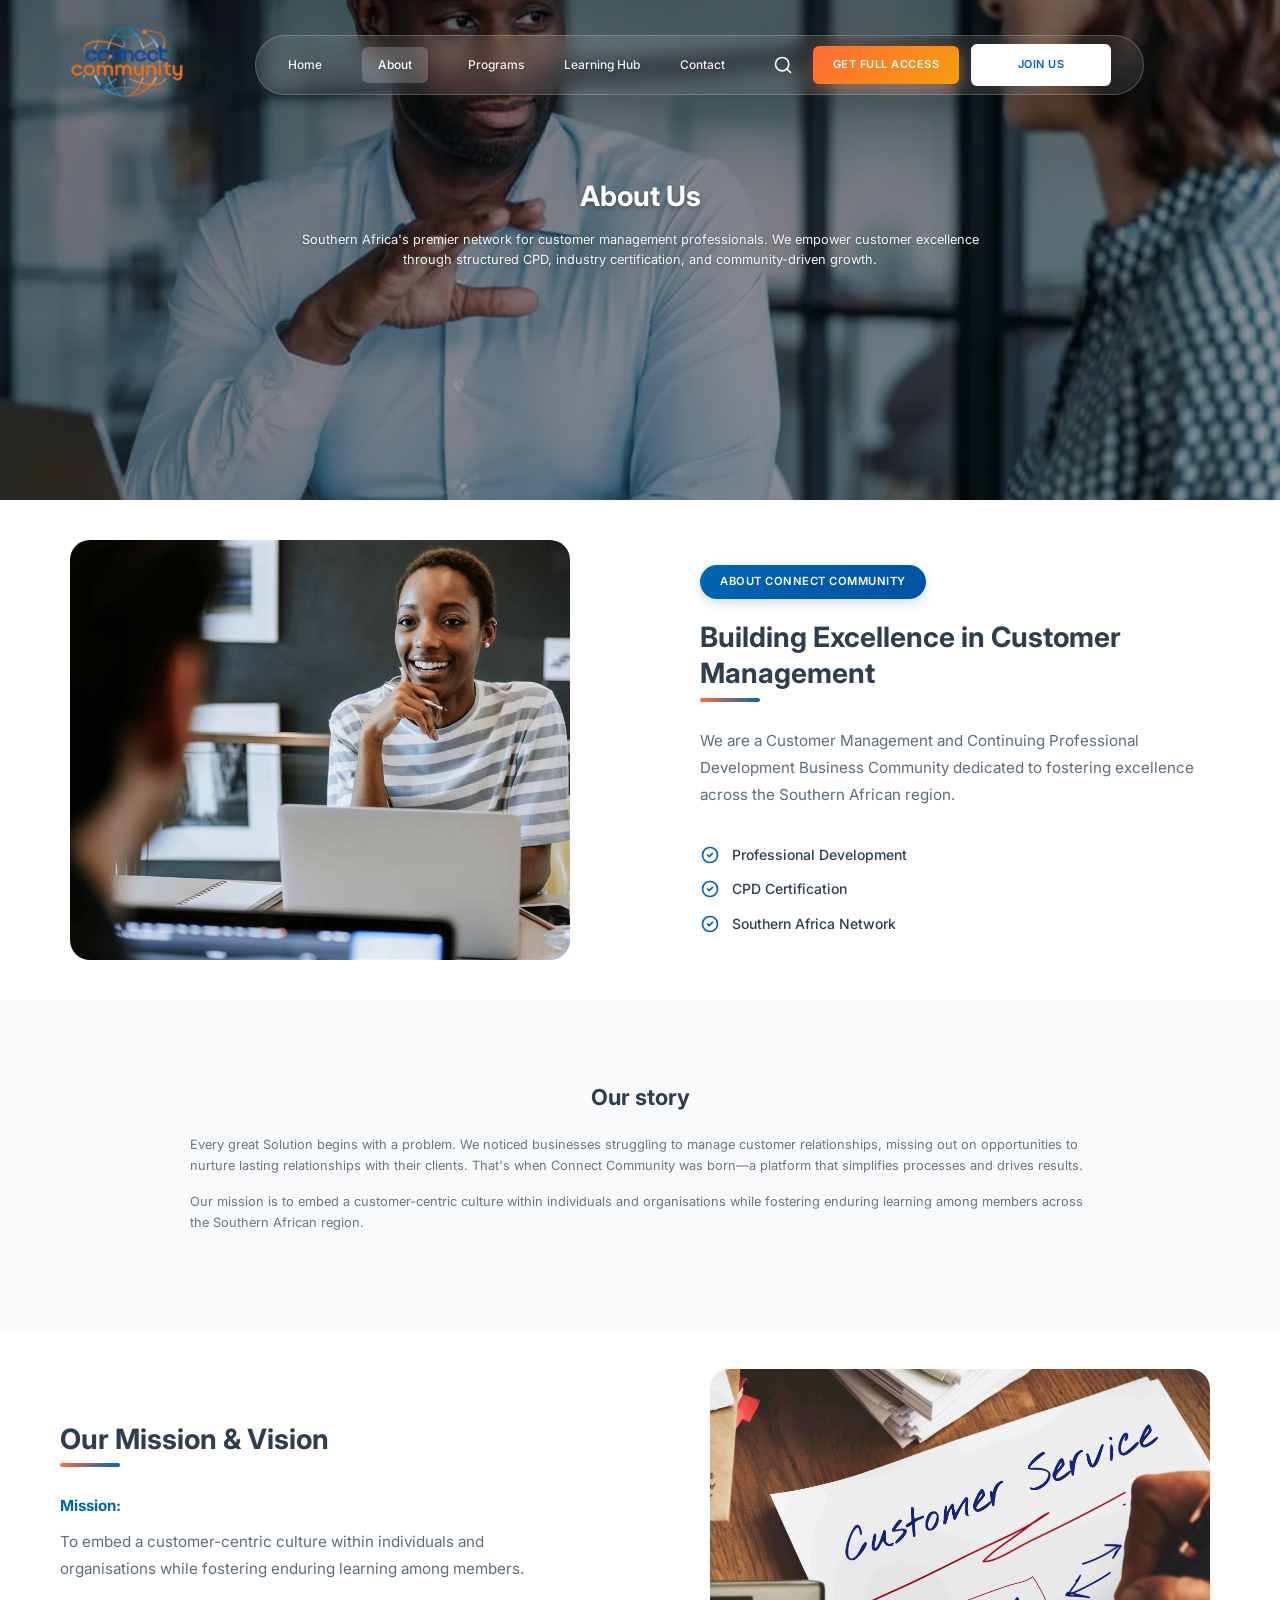
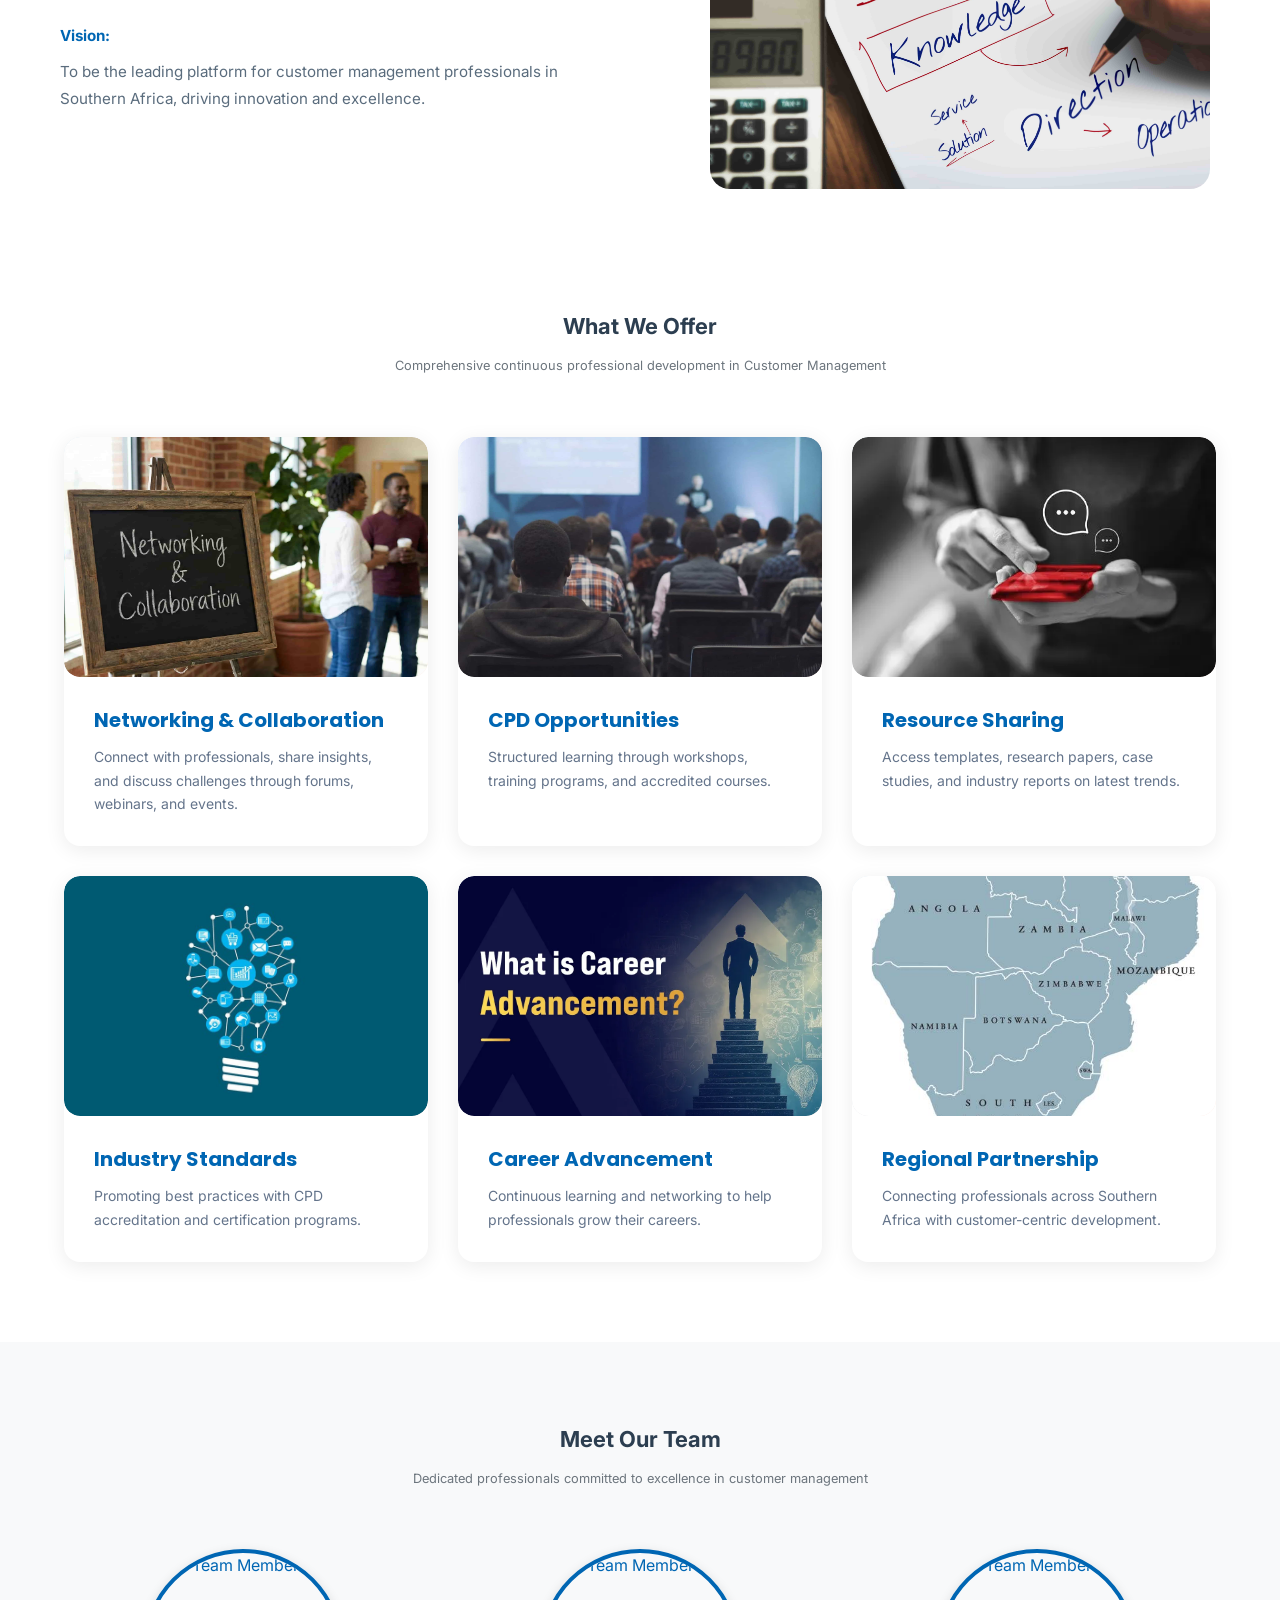
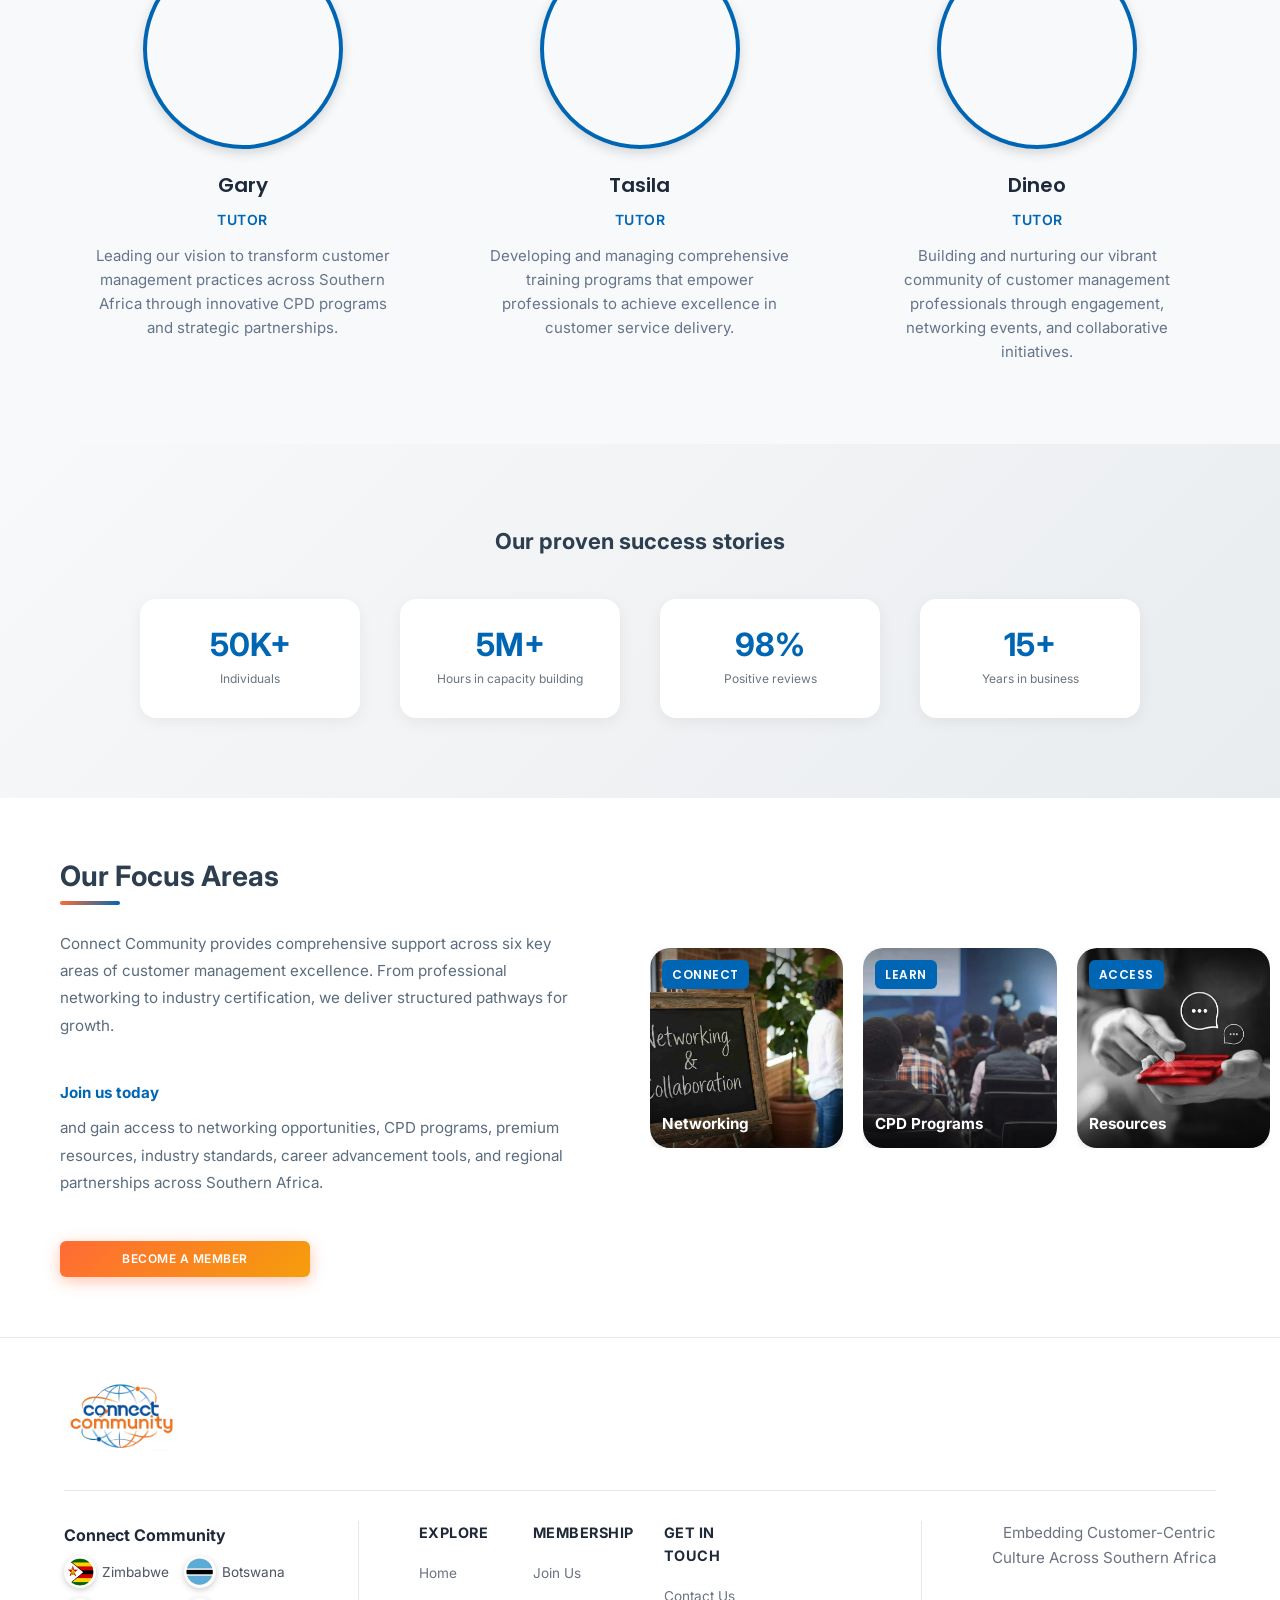
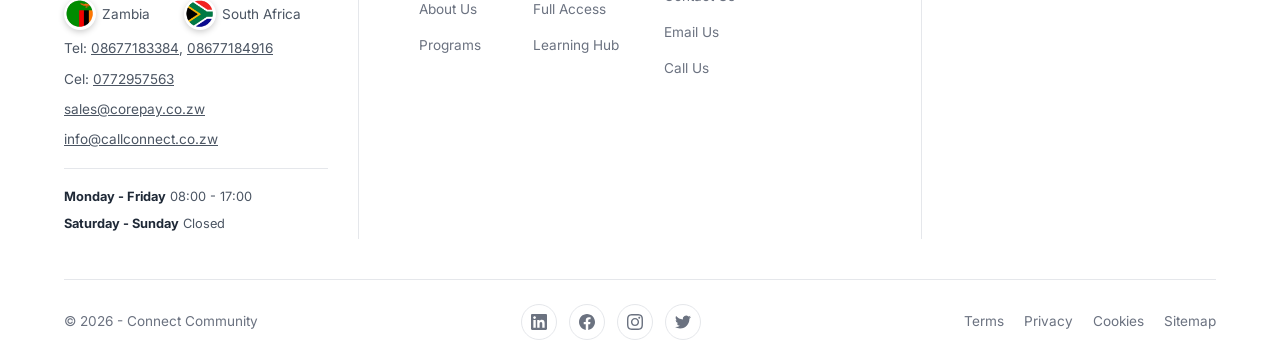
==== commit 7a89350c: "..." ====
--- a/about.html
+++ b/about.html
@@ -432,11 +432,11 @@
                 
                 <div class="footer-links">
                     <div class="footer-col">
-                        <h4>Resources</h4>
+                        <h4>Explore</h4>
                         <ul>
-                            <li><a href="learninghub.html">Learning Hub</a></li>
+                            <li><a href="index.html">Home</a></li>
+                            <li><a href="about.html">About Us</a></li>
                             <li><a href="programs.html">Programs</a></li>
-                            <li><a href="about.html">About Us</a></li>
                         </ul>
                     </div>
                     
@@ -444,17 +444,17 @@
                         <h4>Membership</h4>
                         <ul>
                             <li><a href="joinus.html">Join Us</a></li>
-                            <li><a href="fullaccess.html">Benefits</a></li>
-                            <li><a href="#">Pricing</a></li>
+                            <li><a href="fullaccess.html">Full Access</a></li>
+                            <li><a href="learninghub.html">Learning Hub</a></li>
                         </ul>
                     </div>
                     
                     <div class="footer-col">
-                        <h4>Support</h4>
+                        <h4>Get In Touch</h4>
                         <ul>
-                            <li><a href="getintouch.html">Contact</a></li>
-                            <li><a href="#">Help Center</a></li>
-                            <li><a href="#">FAQs</a></li>
+                            <li><a href="getintouch.html">Contact Us</a></li>
+                            <li><a href="mailto:sales@corepay.co.zw">Email Us</a></li>
+                            <li><a href="tel:08677183384">Call Us</a></li>
                         </ul>
                     </div>
                 </div>
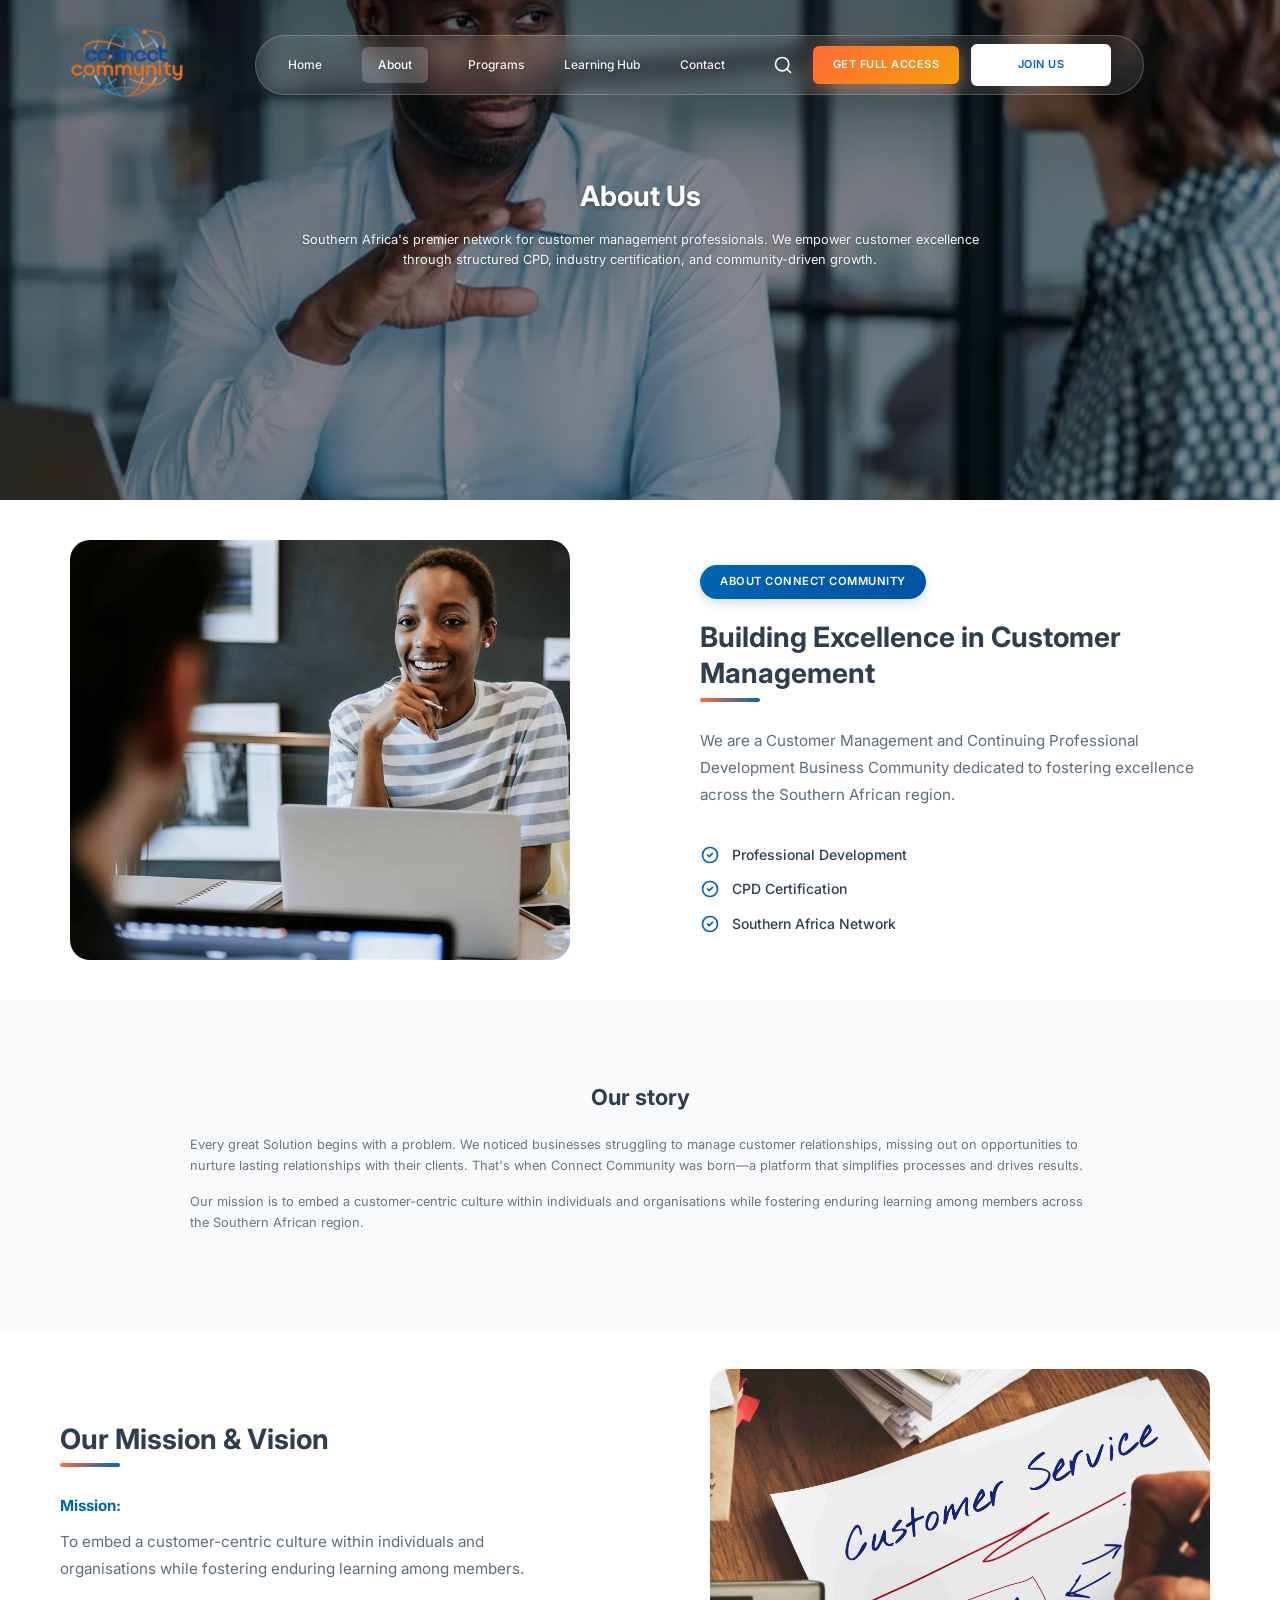
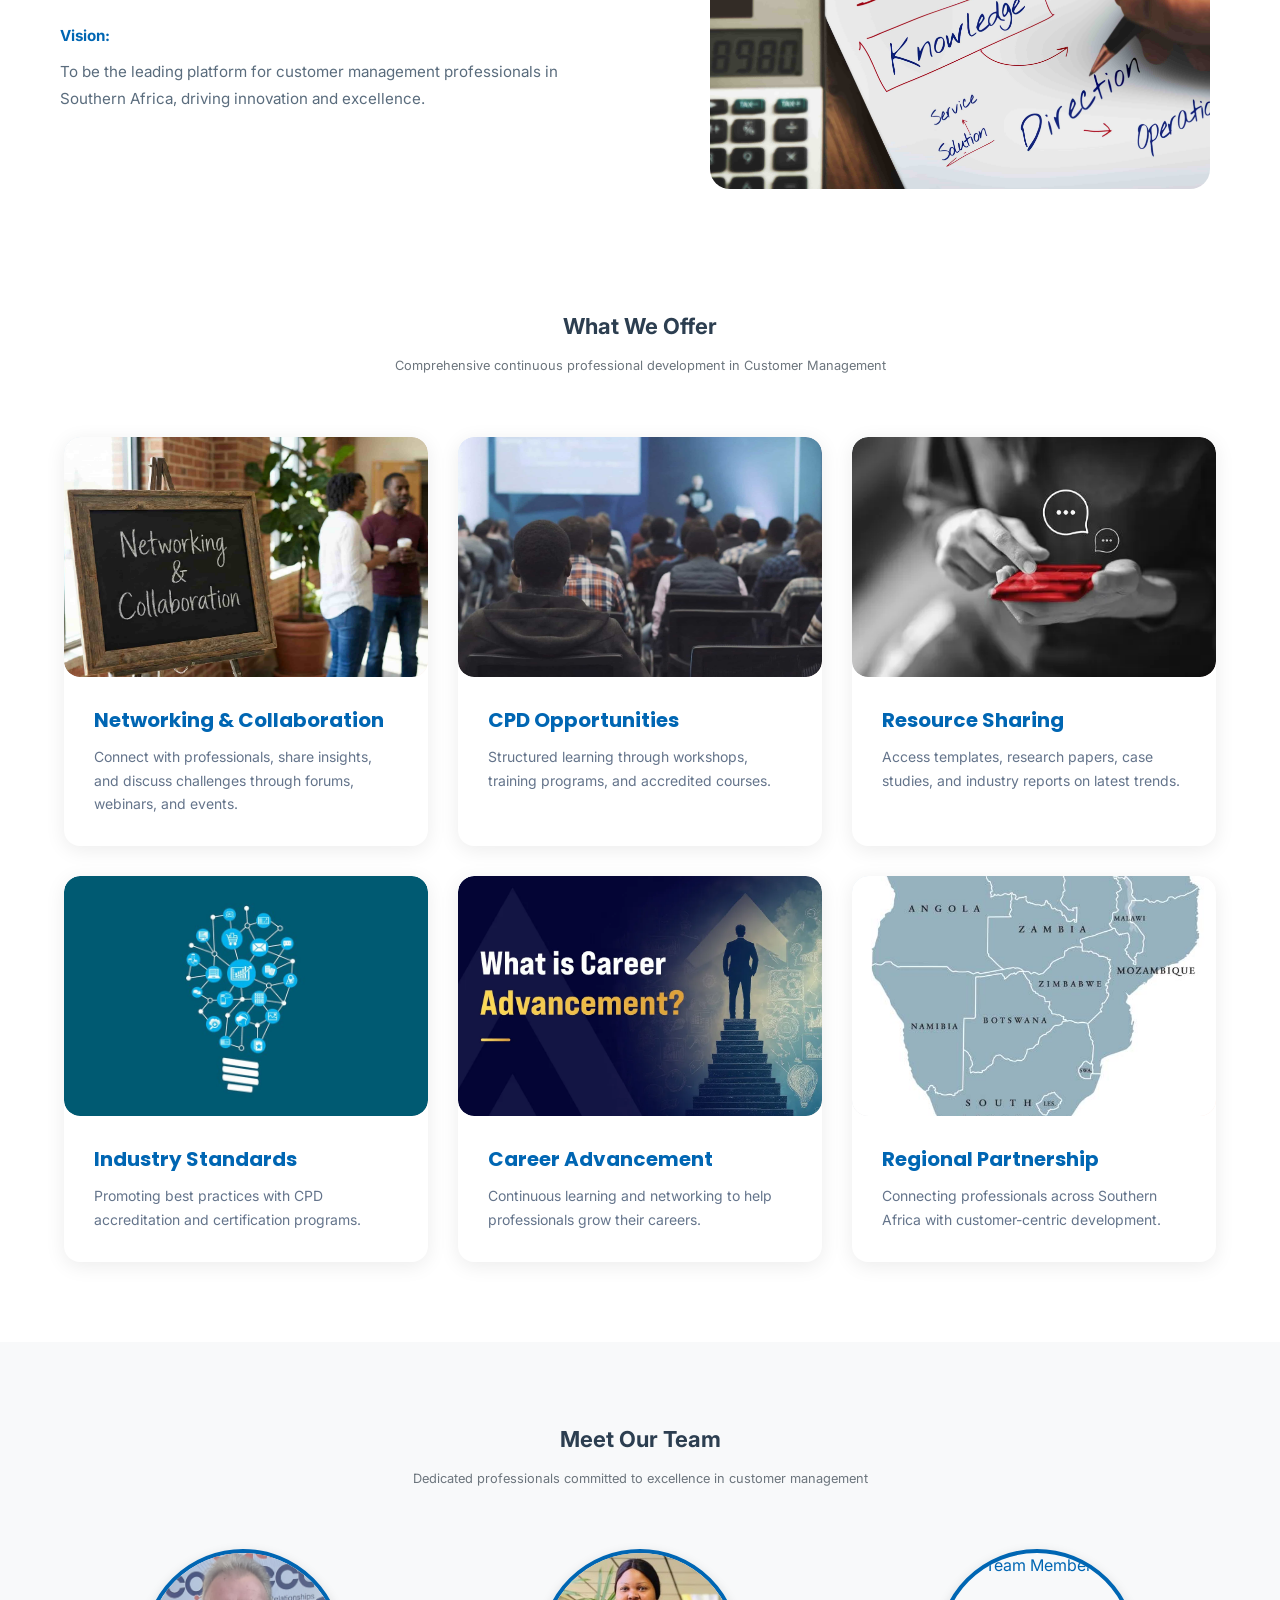
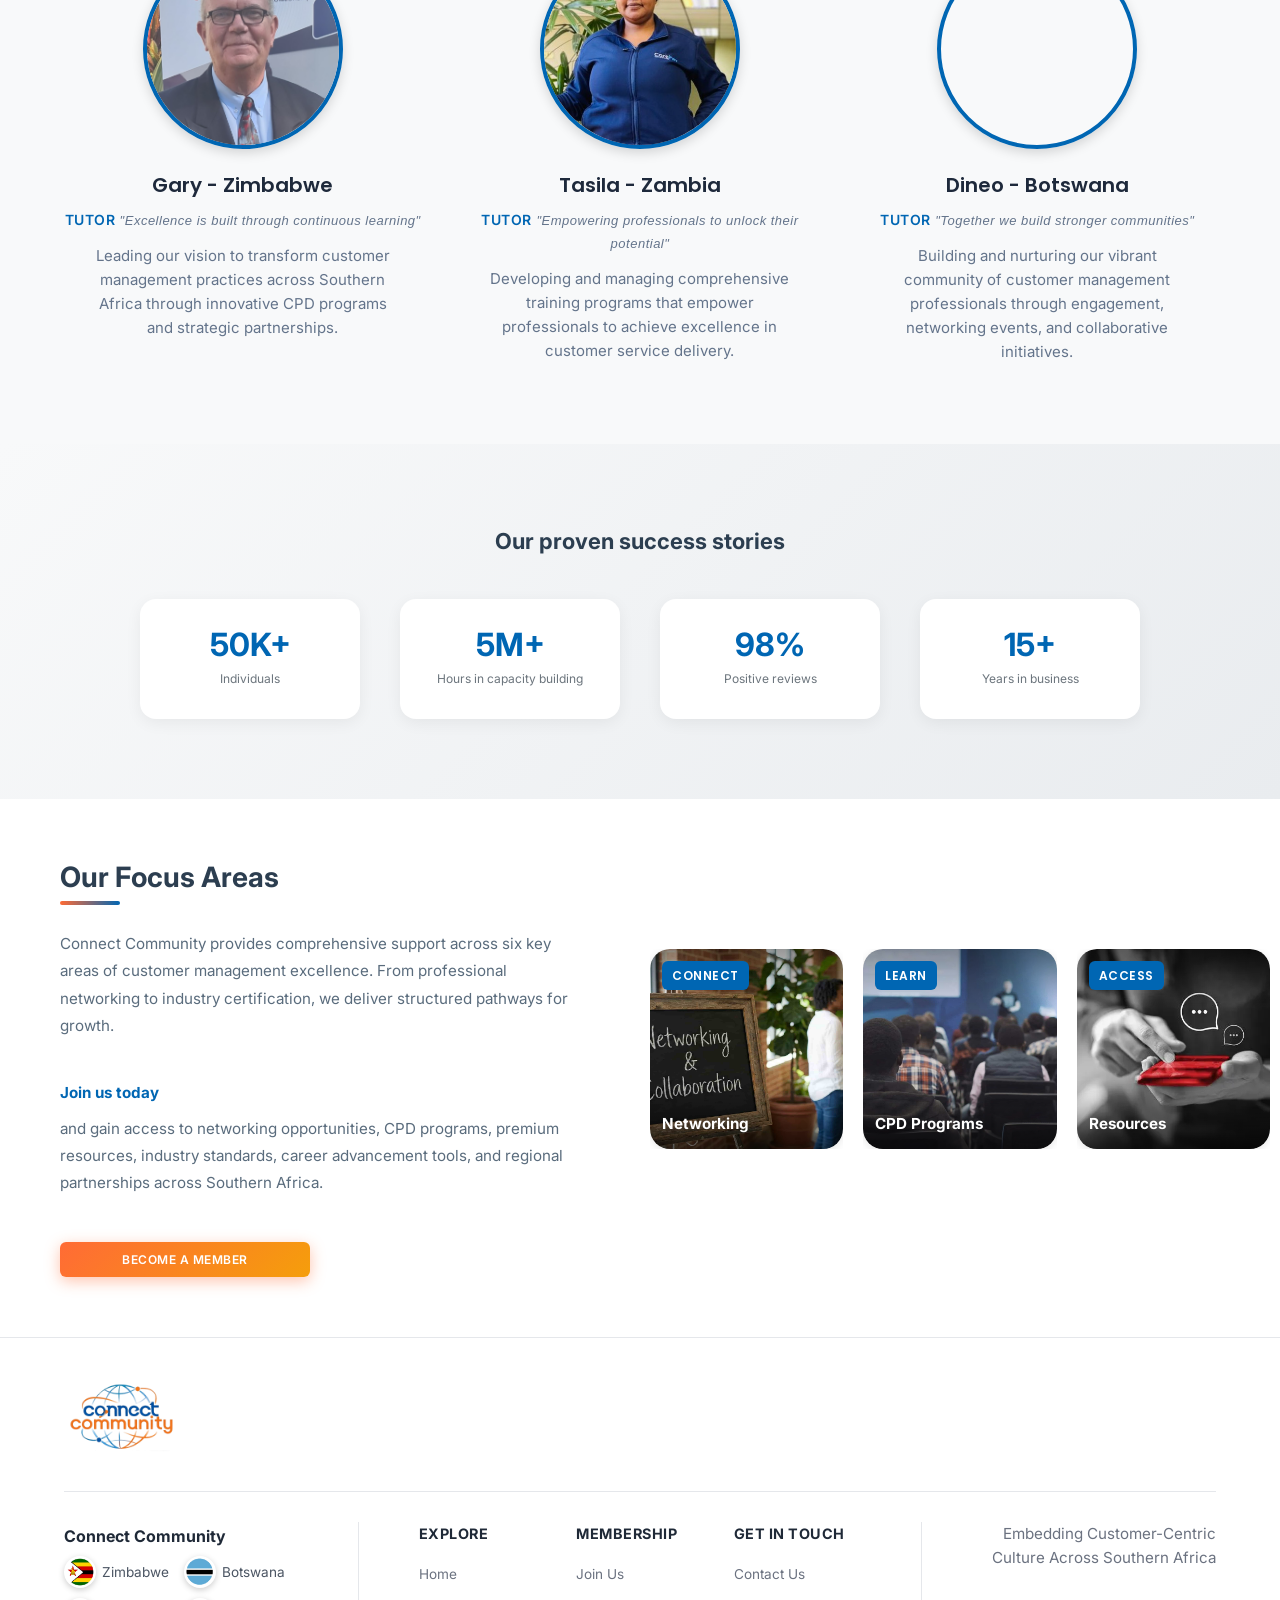
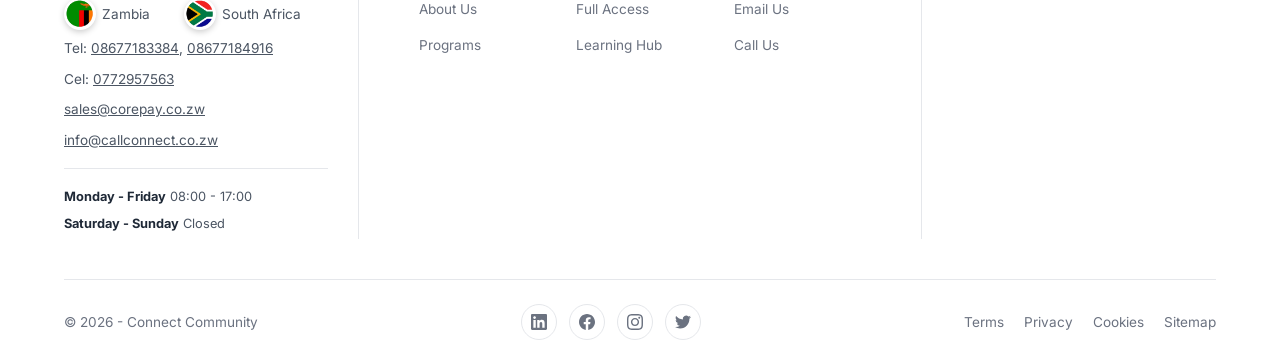
==== commit a503f8a3: "Update about.html" ====
--- a/about.html
+++ b/about.html
@@ -205,8 +205,8 @@
                     <div style="width: 200px; height: 200px; margin: 0 auto 20px; border-radius: 50%; overflow: hidden; box-shadow: 0 4px 12px rgba(0,0,0,0.15); border: 4px solid #0066b3;">
                         <img src="assets/img/team-placeholder-1.jpg" alt="Team Member 1" style="width: 100%; height: 100%; object-fit: cover;">
                     </div>
-                    <h3 style="font-size: 20px; font-weight: 600; color: #1e293b; margin-bottom: 8px; font-family: var(--font-headings);">Gary</h3>
-                    <p style="font-size: 14px; font-weight: 600; color: #0066b3; margin-bottom: 12px; text-transform: uppercase; letter-spacing: 0.5px;">Tutor</p>
+                    <h3 style="font-size: 20px; font-weight: 600; color: #1e293b; margin-bottom: 8px; font-family: var(--font-headings);">Gary - Zimbabwe</h3>
+                    <p style="font-size: 14px; font-weight: 600; color: #0066b3; margin-bottom: 12px; text-transform: uppercase; letter-spacing: 0.5px;">Tutor <span style="font-style: italic; font-weight: 400; text-transform: none; font-size: 13px; color: #64748b;">"Excellence is built through continuous learning"</span></p>
                     <p style="font-size: 15px; line-height: 1.6; color: #64748b; max-width: 300px; margin: 0 auto;">Leading our vision to transform customer management practices across Southern Africa through innovative CPD programs and strategic partnerships.</p>
                 </div>
 
@@ -215,8 +215,8 @@
                     <div style="width: 200px; height: 200px; margin: 0 auto 20px; border-radius: 50%; overflow: hidden; box-shadow: 0 4px 12px rgba(0,0,0,0.15); border: 4px solid #0066b3;">
                         <img src="assets/img/team-placeholder-2.jpg" alt="Team Member 2" style="width: 100%; height: 100%; object-fit: cover;">
                     </div>
-                    <h3 style="font-size: 20px; font-weight: 600; color: #1e293b; margin-bottom: 8px; font-family: var(--font-headings);">Tasila</h3>
-                    <p style="font-size: 14px; font-weight: 600; color: #0066b3; margin-bottom: 12px; text-transform: uppercase; letter-spacing: 0.5px;">Tutor</p>
+                    <h3 style="font-size: 20px; font-weight: 600; color: #1e293b; margin-bottom: 8px; font-family: var(--font-headings);">Tasila - Zambia</h3>
+                    <p style="font-size: 14px; font-weight: 600; color: #0066b3; margin-bottom: 12px; text-transform: uppercase; letter-spacing: 0.5px;">Tutor <span style="font-style: italic; font-weight: 400; text-transform: none; font-size: 13px; color: #64748b;">"Empowering professionals to unlock their potential"</span></p>
                     <p style="font-size: 15px; line-height: 1.6; color: #64748b; max-width: 300px; margin: 0 auto;">Developing and managing comprehensive training programs that empower professionals to achieve excellence in customer service delivery.</p>
                 </div>
 
@@ -225,8 +225,8 @@
                     <div style="width: 200px; height: 200px; margin: 0 auto 20px; border-radius: 50%; overflow: hidden; box-shadow: 0 4px 12px rgba(0,0,0,0.15); border: 4px solid #0066b3;">
                         <img src="assets/img/team-placeholder-3.jpg" alt="Team Member 3" style="width: 100%; height: 100%; object-fit: cover;">
                     </div>
-                    <h3 style="font-size: 20px; font-weight: 600; color: #1e293b; margin-bottom: 8px; font-family: var(--font-headings);">Dineo</h3>
-                    <p style="font-size: 14px; font-weight: 600; color: #0066b3; margin-bottom: 12px; text-transform: uppercase; letter-spacing: 0.5px;">Tutor</p>
+                    <h3 style="font-size: 20px; font-weight: 600; color: #1e293b; margin-bottom: 8px; font-family: var(--font-headings);">Dineo - Botswana</h3>
+                    <p style="font-size: 14px; font-weight: 600; color: #0066b3; margin-bottom: 12px; text-transform: uppercase; letter-spacing: 0.5px;">Tutor <span style="font-style: italic; font-weight: 400; text-transform: none; font-size: 13px; color: #64748b;">"Together we build stronger communities"</span></p>
                     <p style="font-size: 15px; line-height: 1.6; color: #64748b; max-width: 300px; margin: 0 auto;">Building and nurturing our vibrant community of customer management professionals through engagement, networking events, and collaborative initiatives.</p>
                 </div>
 
--- a/assets/css/style.css
+++ b/assets/css/style.css
@@ -2767,7 +2767,7 @@
 
 .footer-links {
     display: grid;
-    grid-template-columns: repeat(4, 1fr);
+    grid-template-columns: repeat(3, 1fr);
     gap: 30px;
 }
 
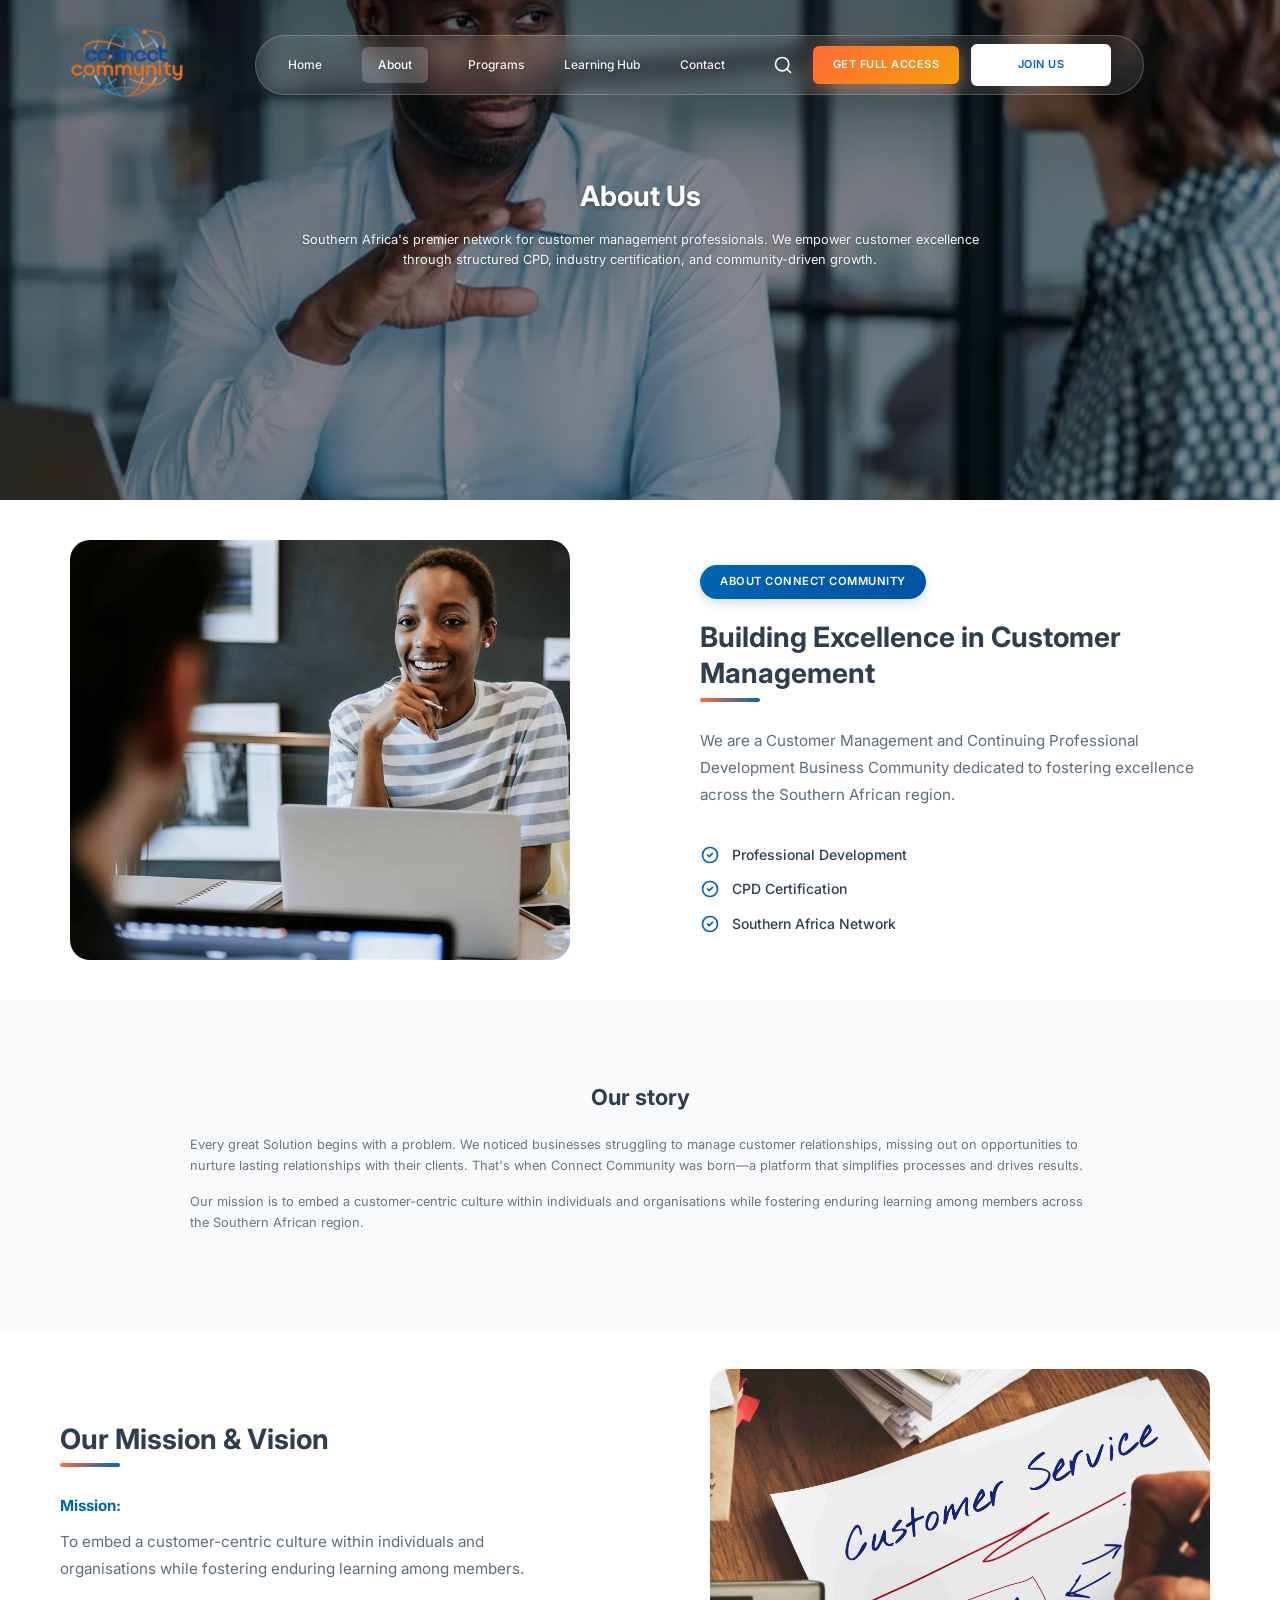
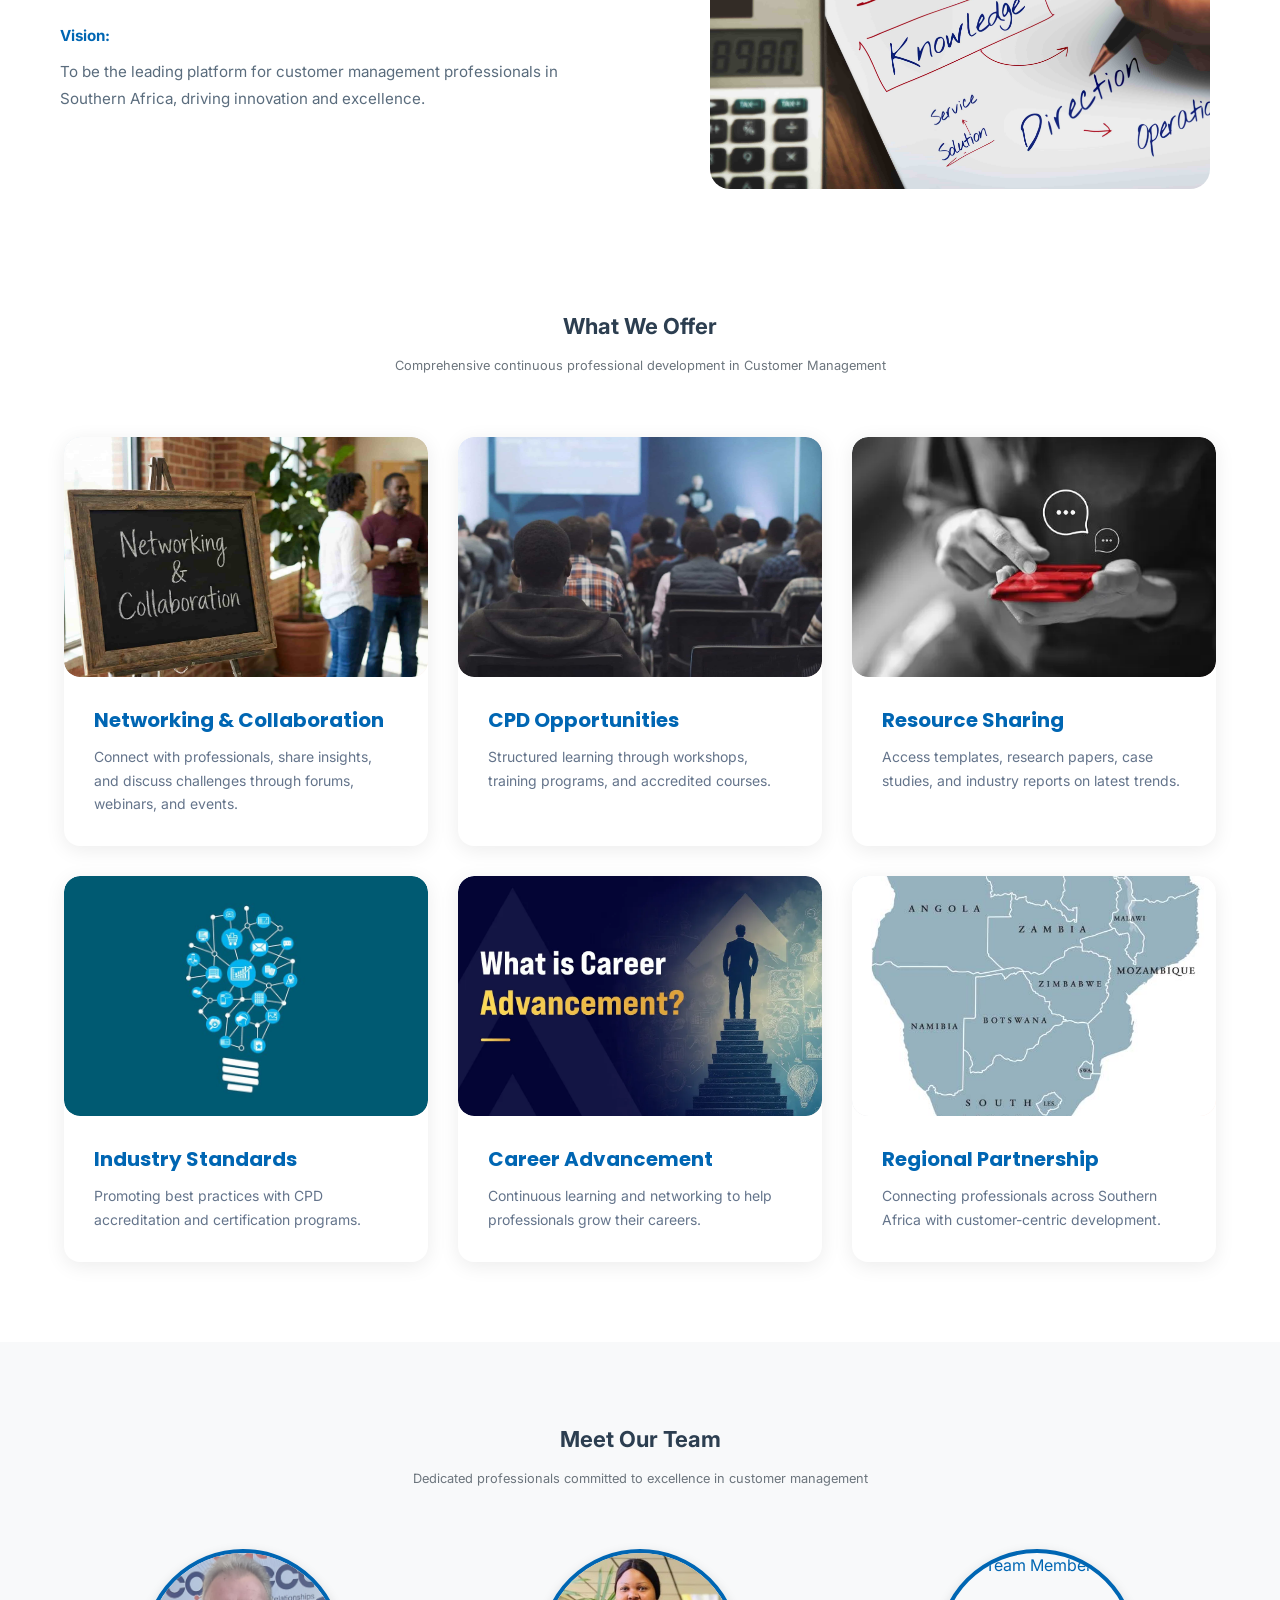
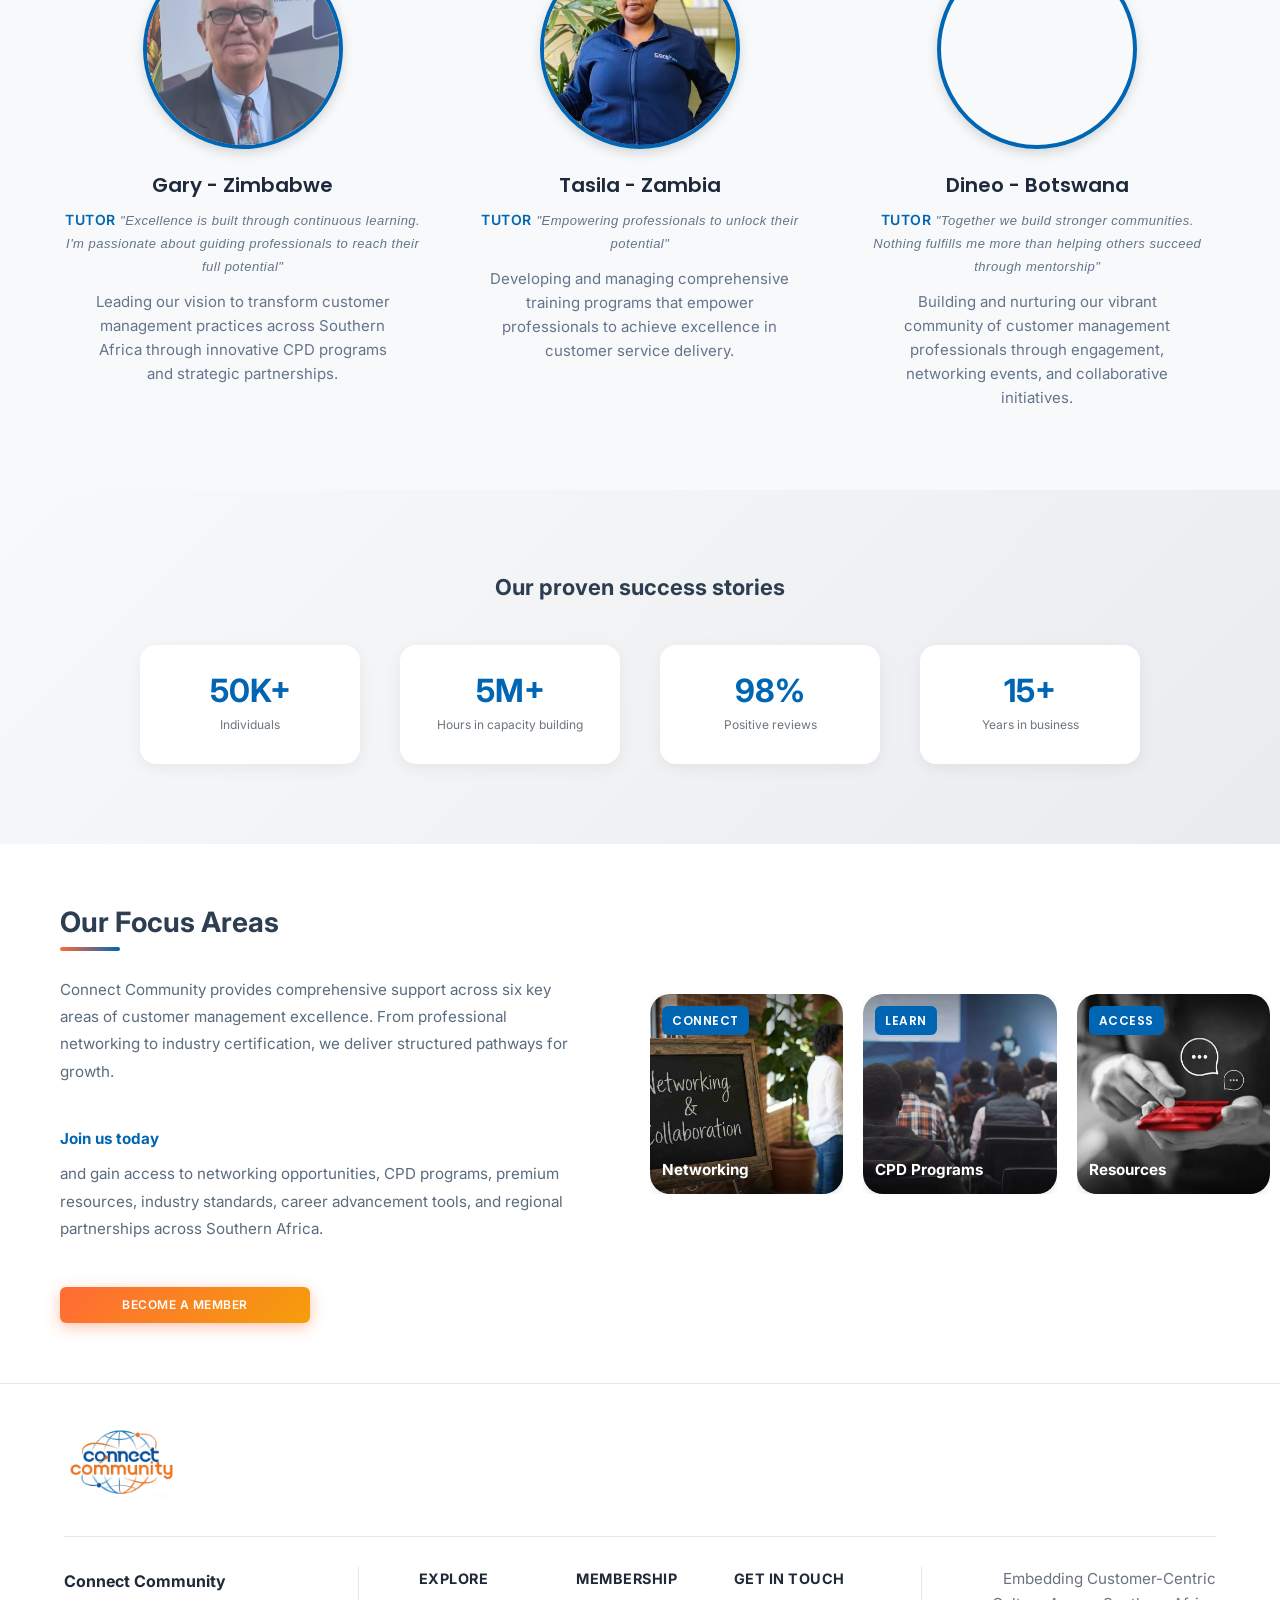
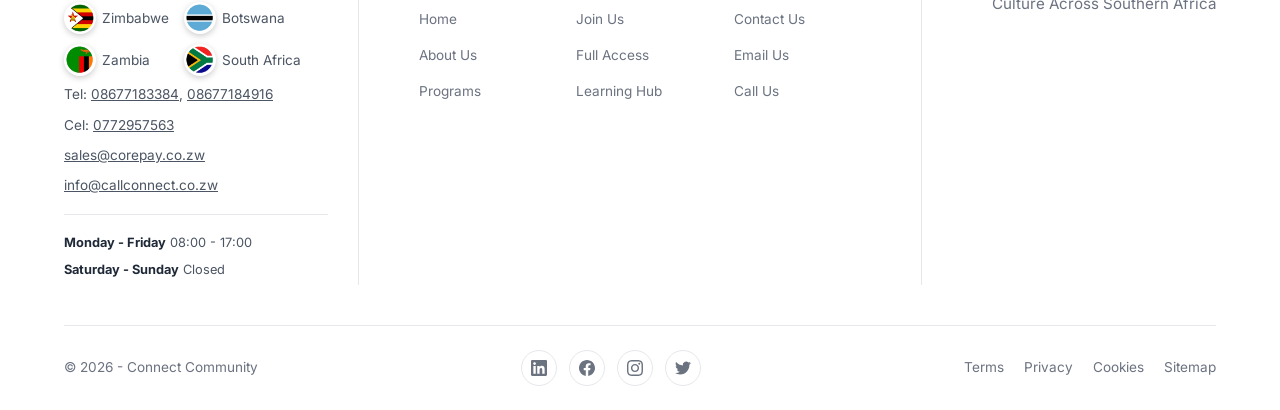
==== commit abd19d96: "Update about.html" ====
--- a/about.html
+++ b/about.html
@@ -206,7 +206,7 @@
                         <img src="assets/img/team-placeholder-1.jpg" alt="Team Member 1" style="width: 100%; height: 100%; object-fit: cover;">
                     </div>
                     <h3 style="font-size: 20px; font-weight: 600; color: #1e293b; margin-bottom: 8px; font-family: var(--font-headings);">Gary - Zimbabwe</h3>
-                    <p style="font-size: 14px; font-weight: 600; color: #0066b3; margin-bottom: 12px; text-transform: uppercase; letter-spacing: 0.5px;">Tutor <span style="font-style: italic; font-weight: 400; text-transform: none; font-size: 13px; color: #64748b;">"Excellence is built through continuous learning"</span></p>
+                    <p style="font-size: 14px; font-weight: 600; color: #0066b3; margin-bottom: 12px; text-transform: uppercase; letter-spacing: 0.5px;">Tutor <span style="font-style: italic; font-weight: 400; text-transform: none; font-size: 13px; color: #64748b;">"Excellence is built through continuous learning. I'm passionate about guiding professionals to reach their full potential"</span></p>
                     <p style="font-size: 15px; line-height: 1.6; color: #64748b; max-width: 300px; margin: 0 auto;">Leading our vision to transform customer management practices across Southern Africa through innovative CPD programs and strategic partnerships.</p>
                 </div>
 
@@ -226,7 +226,7 @@
                         <img src="assets/img/team-placeholder-3.jpg" alt="Team Member 3" style="width: 100%; height: 100%; object-fit: cover;">
                     </div>
                     <h3 style="font-size: 20px; font-weight: 600; color: #1e293b; margin-bottom: 8px; font-family: var(--font-headings);">Dineo - Botswana</h3>
-                    <p style="font-size: 14px; font-weight: 600; color: #0066b3; margin-bottom: 12px; text-transform: uppercase; letter-spacing: 0.5px;">Tutor <span style="font-style: italic; font-weight: 400; text-transform: none; font-size: 13px; color: #64748b;">"Together we build stronger communities"</span></p>
+                    <p style="font-size: 14px; font-weight: 600; color: #0066b3; margin-bottom: 12px; text-transform: uppercase; letter-spacing: 0.5px;">Tutor <span style="font-style: italic; font-weight: 400; text-transform: none; font-size: 13px; color: #64748b;">"Together we build stronger communities. Nothing fulfills me more than helping others succeed through mentorship"</span></p>
                     <p style="font-size: 15px; line-height: 1.6; color: #64748b; max-width: 300px; margin: 0 auto;">Building and nurturing our vibrant community of customer management professionals through engagement, networking events, and collaborative initiatives.</p>
                 </div>
 
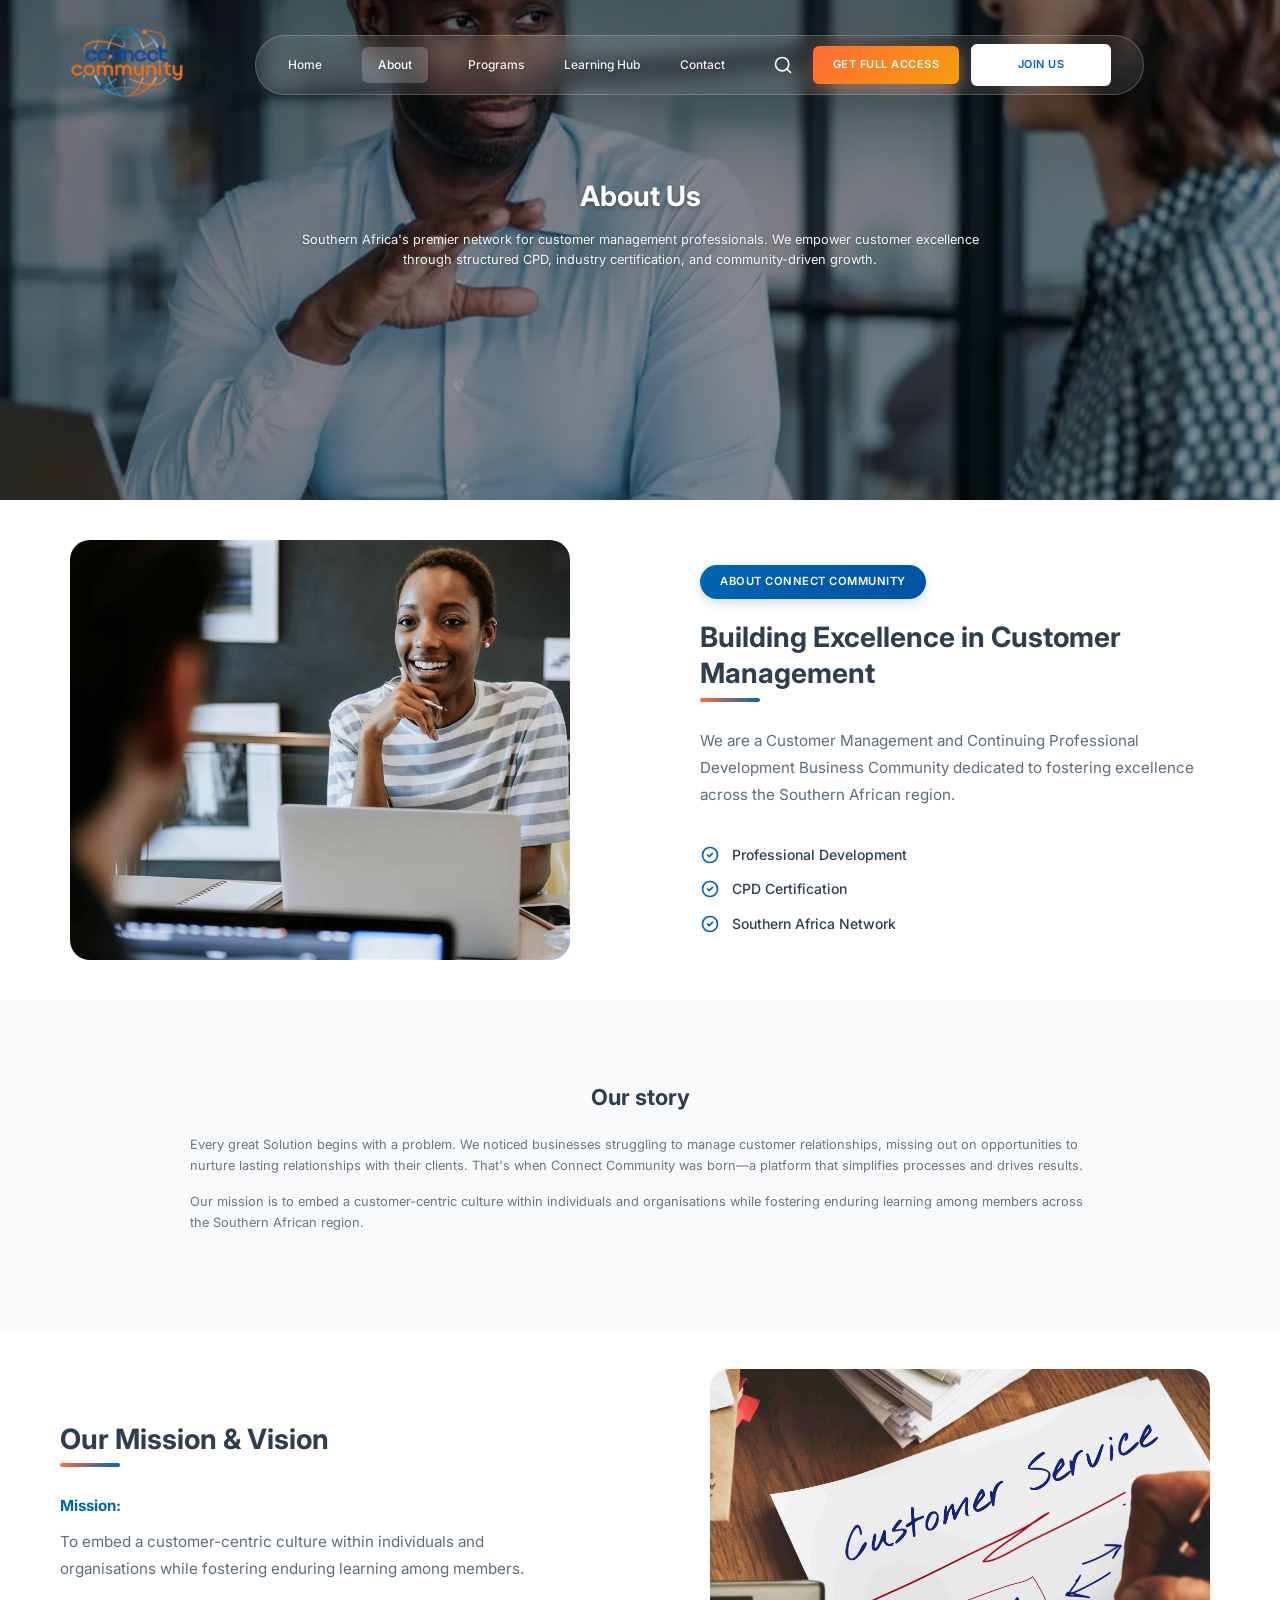
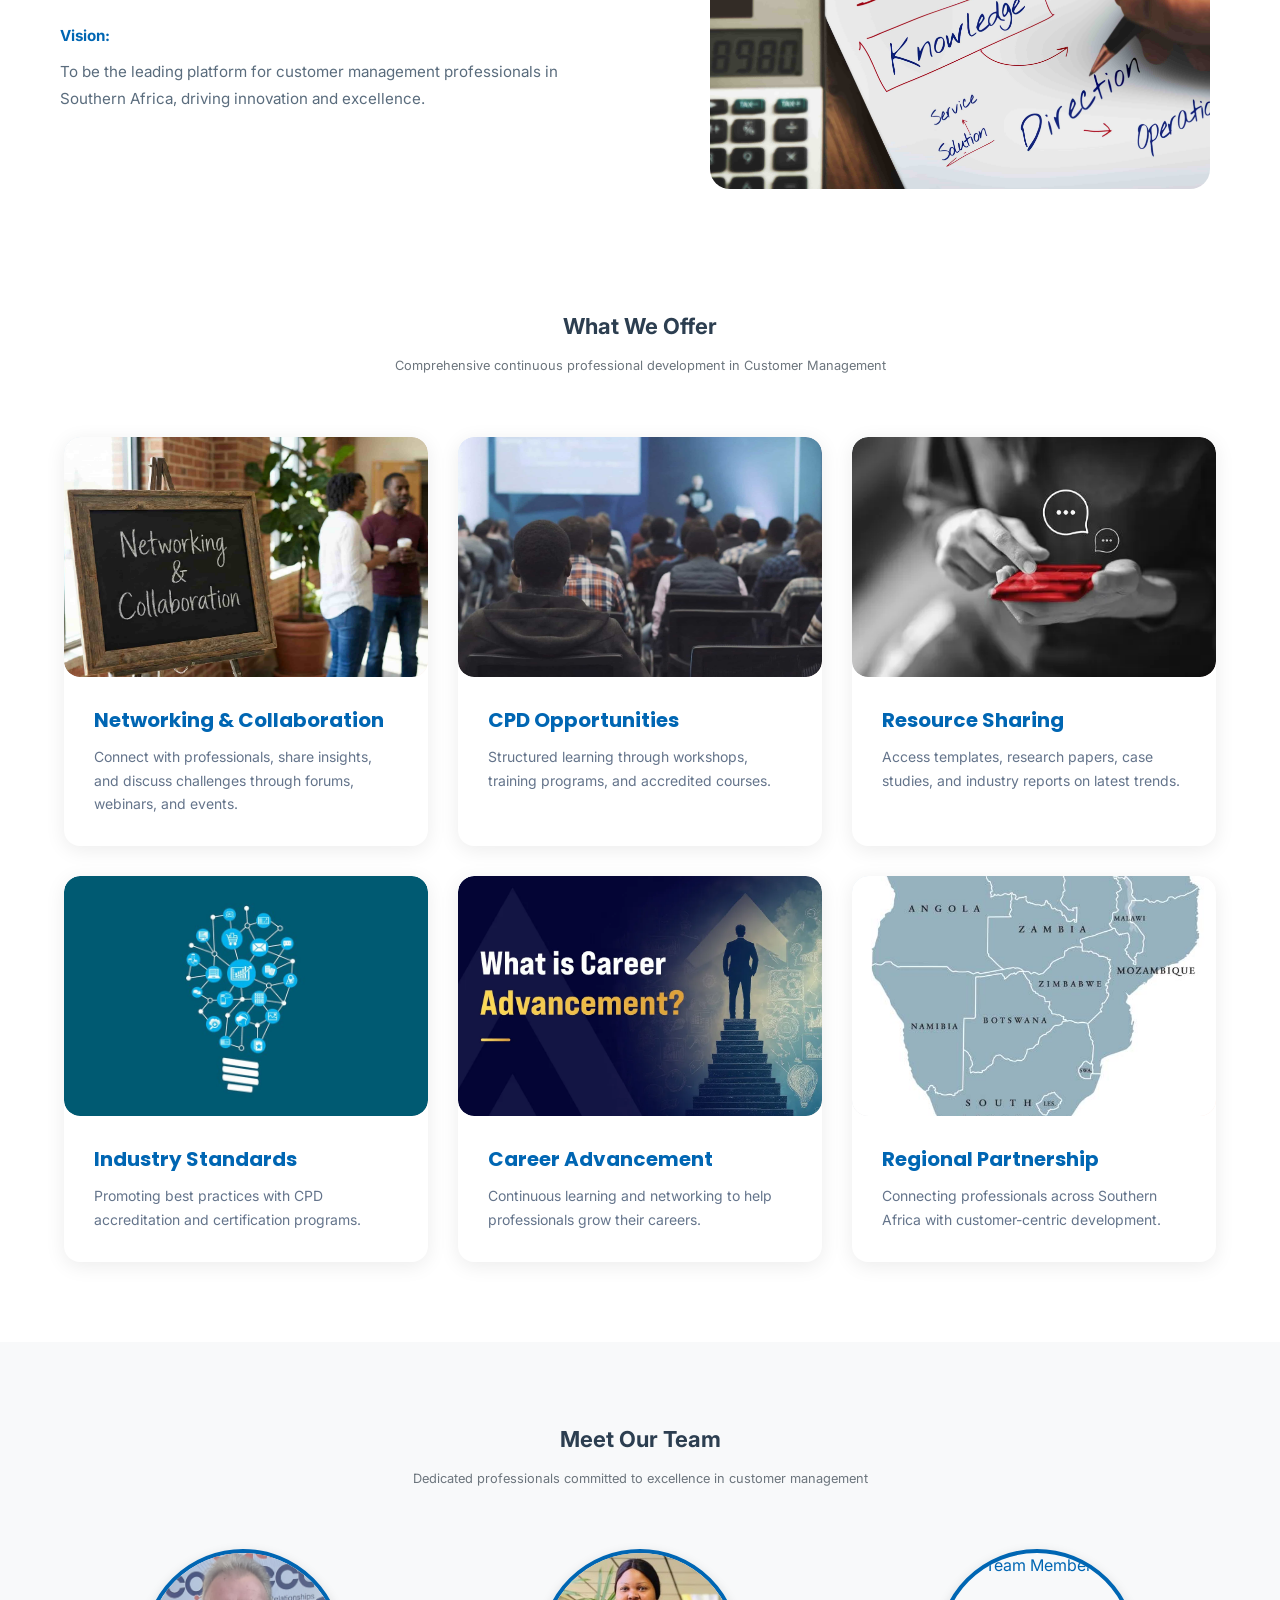
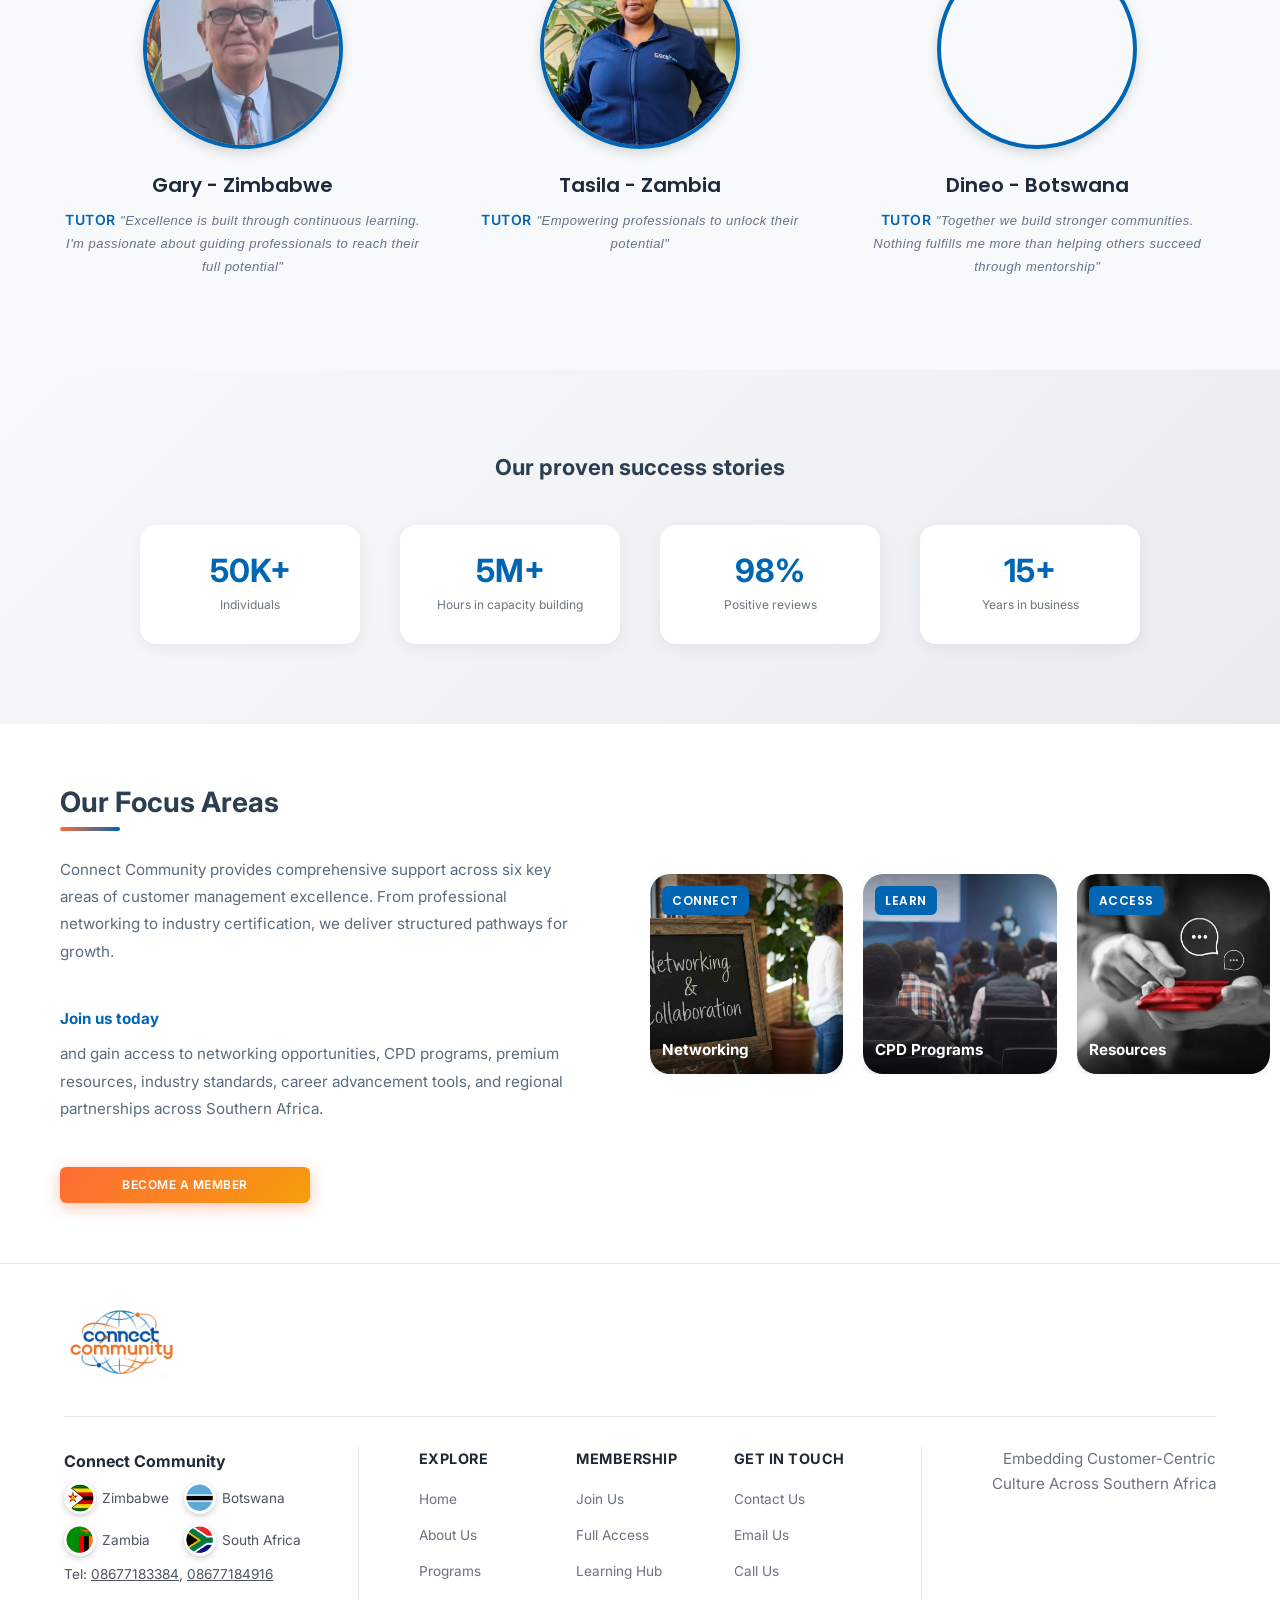
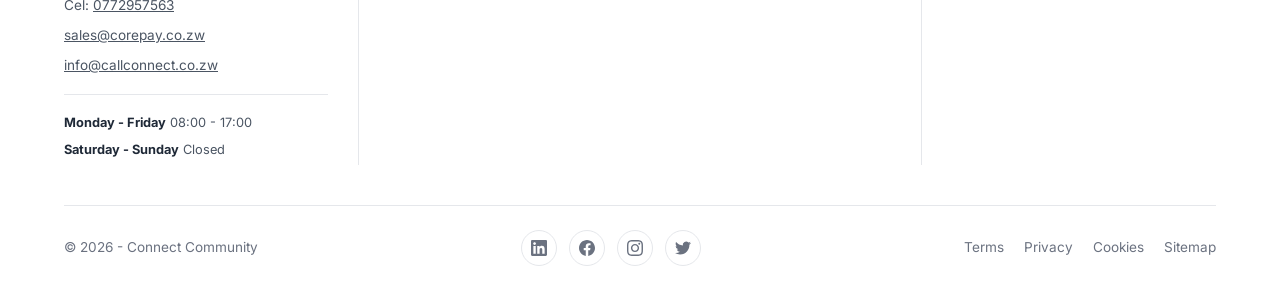
==== commit fe678356: "Update about.html" ====
--- a/about.html
+++ b/about.html
@@ -207,7 +207,6 @@
                     </div>
                     <h3 style="font-size: 20px; font-weight: 600; color: #1e293b; margin-bottom: 8px; font-family: var(--font-headings);">Gary - Zimbabwe</h3>
                     <p style="font-size: 14px; font-weight: 600; color: #0066b3; margin-bottom: 12px; text-transform: uppercase; letter-spacing: 0.5px;">Tutor <span style="font-style: italic; font-weight: 400; text-transform: none; font-size: 13px; color: #64748b;">"Excellence is built through continuous learning. I'm passionate about guiding professionals to reach their full potential"</span></p>
-                    <p style="font-size: 15px; line-height: 1.6; color: #64748b; max-width: 300px; margin: 0 auto;">Leading our vision to transform customer management practices across Southern Africa through innovative CPD programs and strategic partnerships.</p>
                 </div>
 
                 <!-- Team Member 2 -->
@@ -217,7 +216,6 @@
                     </div>
                     <h3 style="font-size: 20px; font-weight: 600; color: #1e293b; margin-bottom: 8px; font-family: var(--font-headings);">Tasila - Zambia</h3>
                     <p style="font-size: 14px; font-weight: 600; color: #0066b3; margin-bottom: 12px; text-transform: uppercase; letter-spacing: 0.5px;">Tutor <span style="font-style: italic; font-weight: 400; text-transform: none; font-size: 13px; color: #64748b;">"Empowering professionals to unlock their potential"</span></p>
-                    <p style="font-size: 15px; line-height: 1.6; color: #64748b; max-width: 300px; margin: 0 auto;">Developing and managing comprehensive training programs that empower professionals to achieve excellence in customer service delivery.</p>
                 </div>
 
                 <!-- Team Member 3 -->
@@ -227,7 +225,6 @@
                     </div>
                     <h3 style="font-size: 20px; font-weight: 600; color: #1e293b; margin-bottom: 8px; font-family: var(--font-headings);">Dineo - Botswana</h3>
                     <p style="font-size: 14px; font-weight: 600; color: #0066b3; margin-bottom: 12px; text-transform: uppercase; letter-spacing: 0.5px;">Tutor <span style="font-style: italic; font-weight: 400; text-transform: none; font-size: 13px; color: #64748b;">"Together we build stronger communities. Nothing fulfills me more than helping others succeed through mentorship"</span></p>
-                    <p style="font-size: 15px; line-height: 1.6; color: #64748b; max-width: 300px; margin: 0 auto;">Building and nurturing our vibrant community of customer management professionals through engagement, networking events, and collaborative initiatives.</p>
                 </div>
 
             </div>
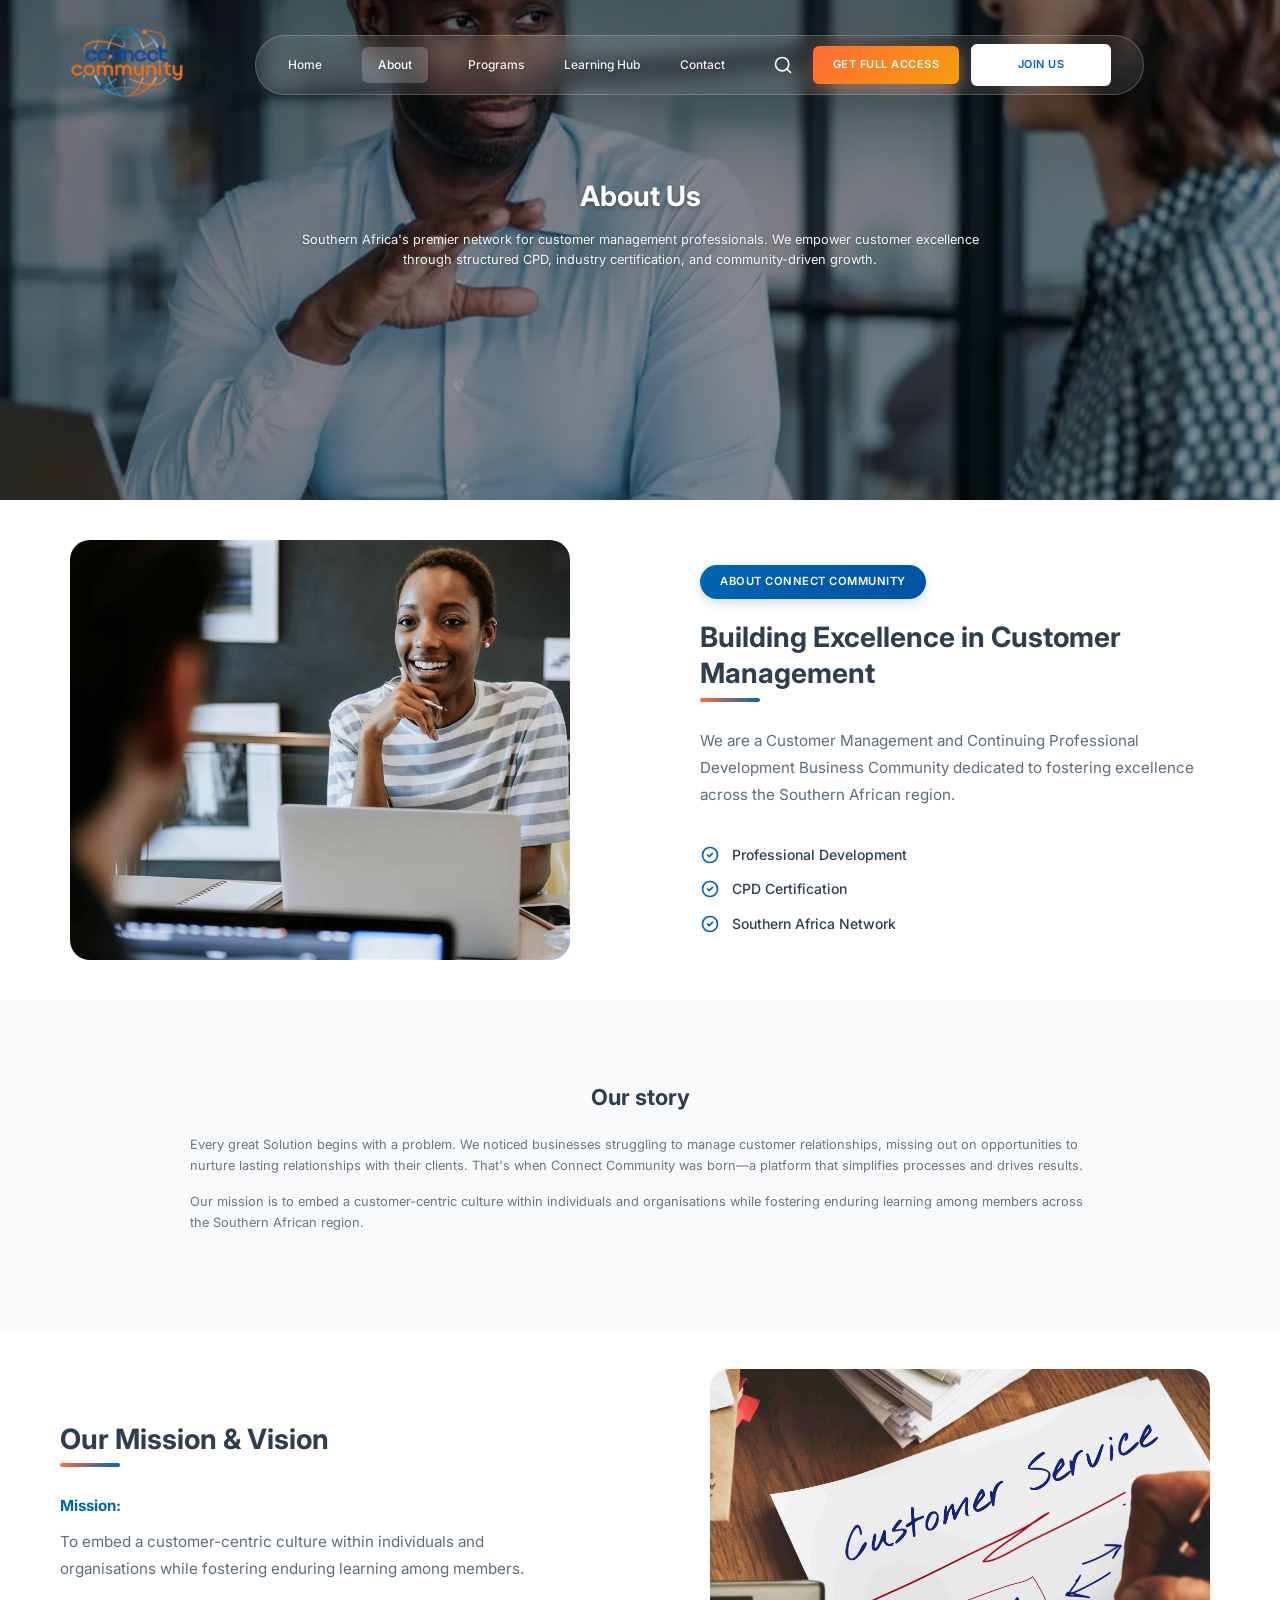
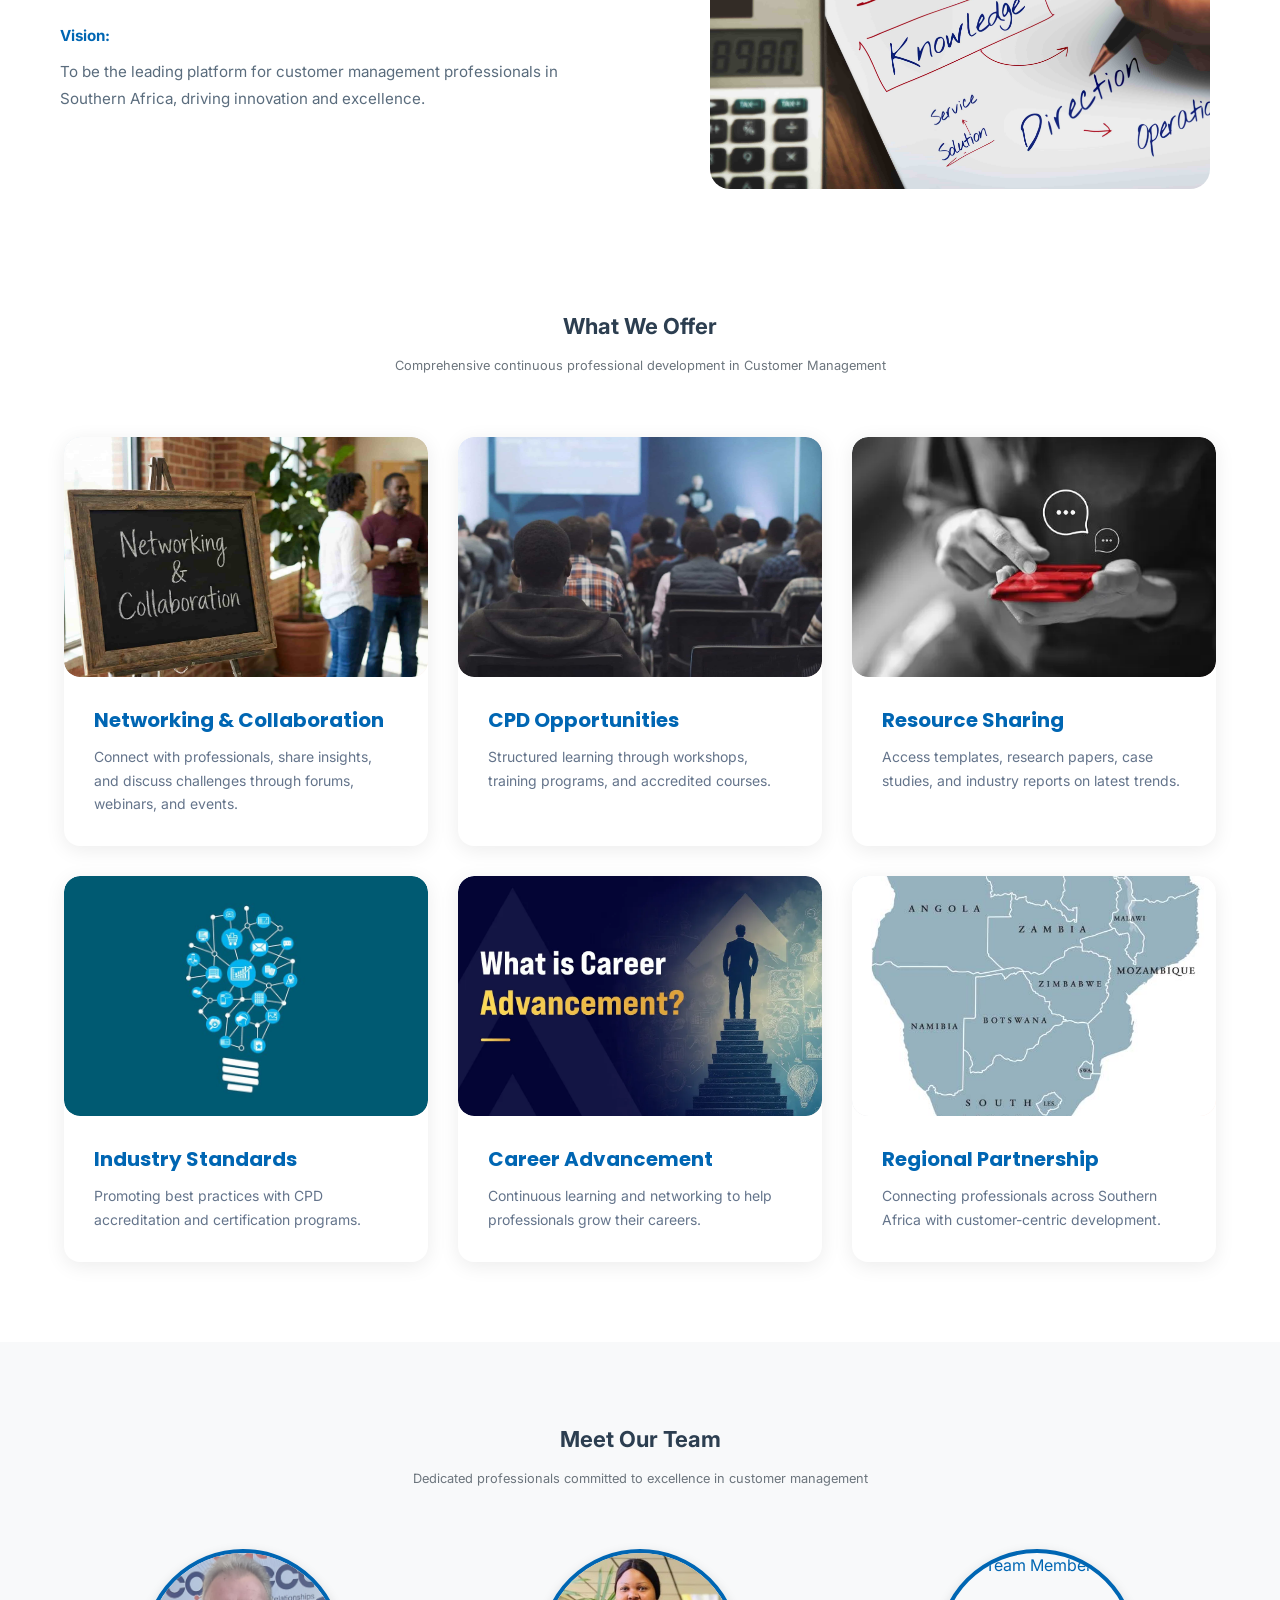
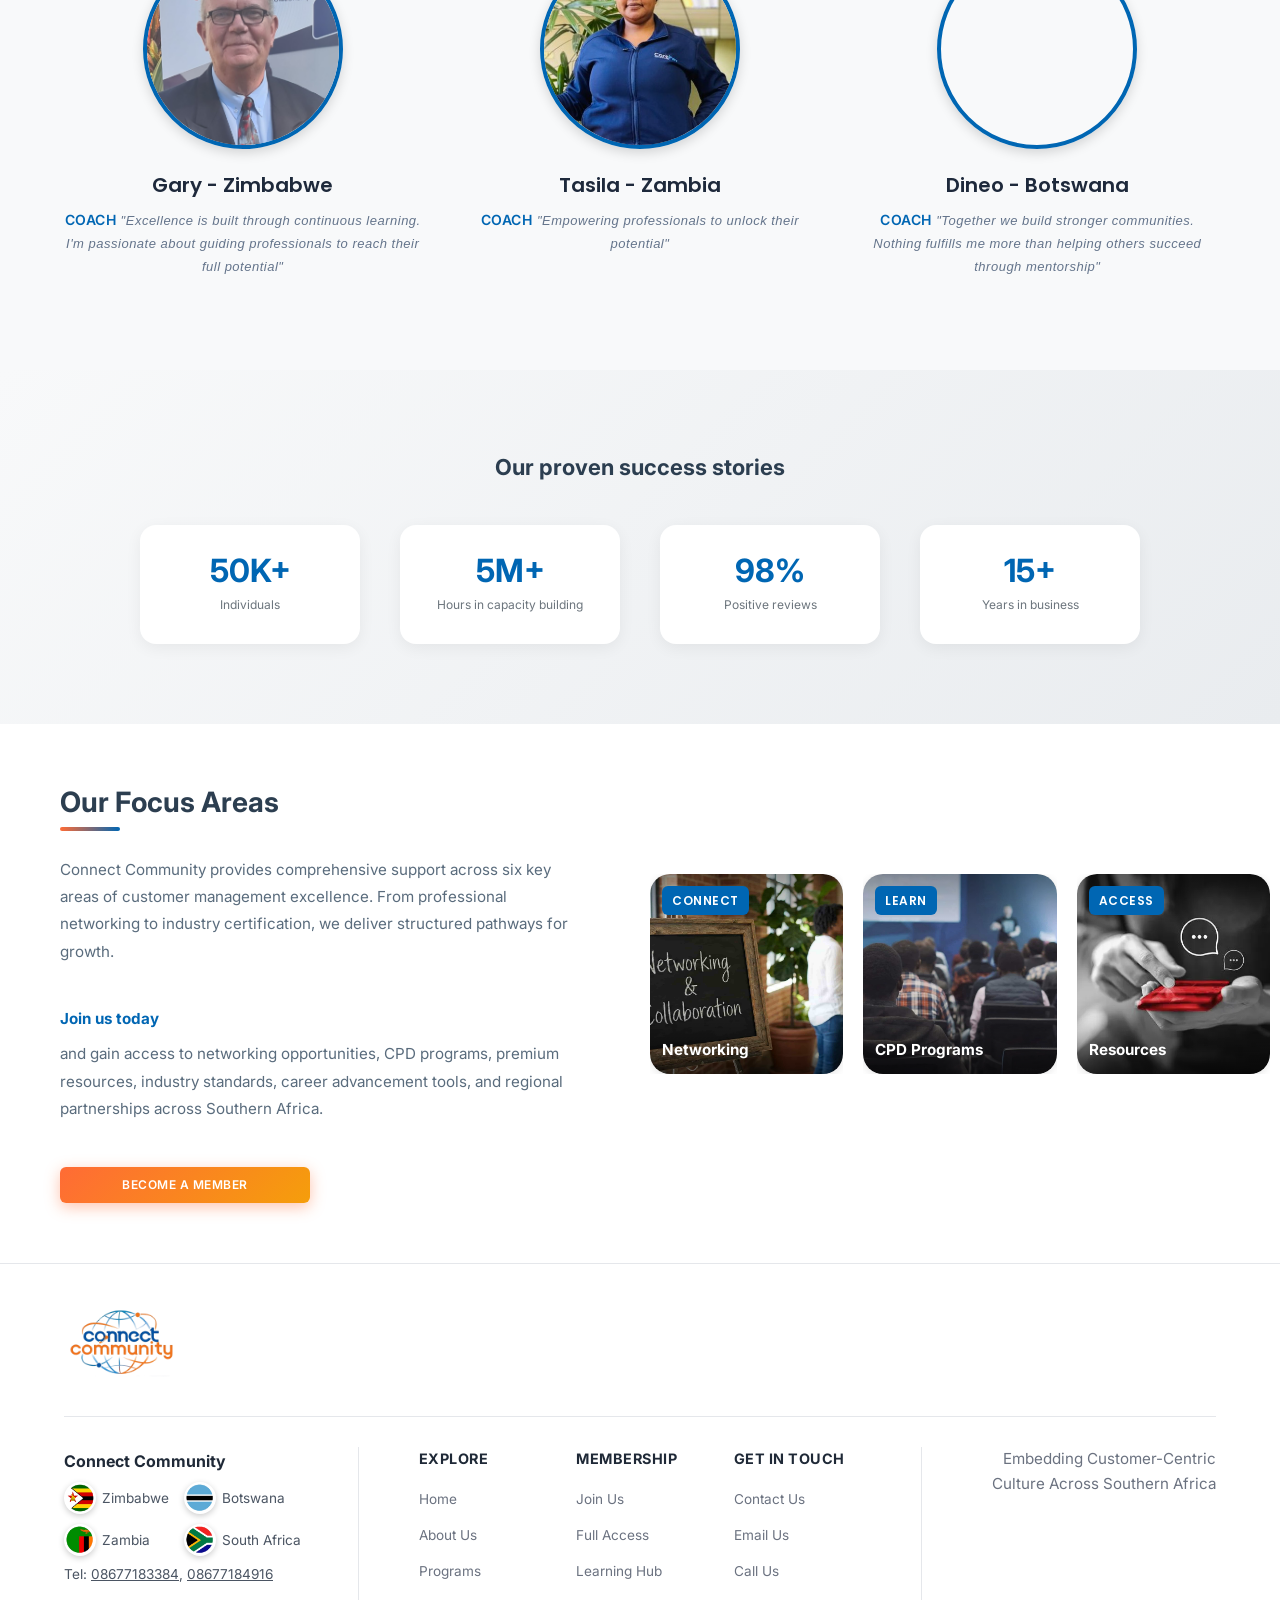
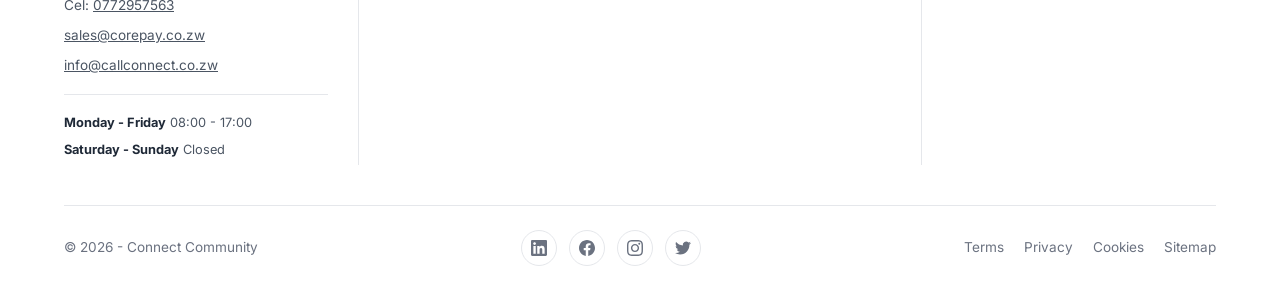
==== commit 77084e0b: "Update about.html" ====
--- a/about.html
+++ b/about.html
@@ -29,7 +29,13 @@
                 <div class="nav-content">
                     <ul class="nav-menu" id="navMenu">
                         <li><a href="index.html" class="nav-link">Home</a></li>
-                        <li><a href="about.html" class="nav-link active">About</a></li>
+                        <li class="nav-dropdown">
+                            <span class="nav-link dropdown-trigger active">About</span>
+                            <ul class="dropdown-menu">
+                                <li><a href="about.html" class="active">Who we are</a></li>
+                                <li><a href="members.html">Our Members</a></li>
+                            </ul>
+                        </li>
                         <li><a href="programs.html" class="nav-link">Programs</a></li>
                         <li><a href="learninghub.html" class="nav-link">Learning Hub</a></li>
                         <li><a href="getintouch.html" class="nav-link">Contact</a></li>
@@ -206,7 +212,7 @@
                         <img src="assets/img/team-placeholder-1.jpg" alt="Team Member 1" style="width: 100%; height: 100%; object-fit: cover;">
                     </div>
                     <h3 style="font-size: 20px; font-weight: 600; color: #1e293b; margin-bottom: 8px; font-family: var(--font-headings);">Gary - Zimbabwe</h3>
-                    <p style="font-size: 14px; font-weight: 600; color: #0066b3; margin-bottom: 12px; text-transform: uppercase; letter-spacing: 0.5px;">Tutor <span style="font-style: italic; font-weight: 400; text-transform: none; font-size: 13px; color: #64748b;">"Excellence is built through continuous learning. I'm passionate about guiding professionals to reach their full potential"</span></p>
+                    <p style="font-size: 14px; font-weight: 600; color: #0066b3; margin-bottom: 12px; text-transform: uppercase; letter-spacing: 0.5px;">Coach <span style="font-style: italic; font-weight: 400; text-transform: none; font-size: 13px; color: #64748b;">"Excellence is built through continuous learning. I'm passionate about guiding professionals to reach their full potential"</span></p>
                 </div>
 
                 <!-- Team Member 2 -->
@@ -215,7 +221,7 @@
                         <img src="assets/img/team-placeholder-2.jpg" alt="Team Member 2" style="width: 100%; height: 100%; object-fit: cover;">
                     </div>
                     <h3 style="font-size: 20px; font-weight: 600; color: #1e293b; margin-bottom: 8px; font-family: var(--font-headings);">Tasila - Zambia</h3>
-                    <p style="font-size: 14px; font-weight: 600; color: #0066b3; margin-bottom: 12px; text-transform: uppercase; letter-spacing: 0.5px;">Tutor <span style="font-style: italic; font-weight: 400; text-transform: none; font-size: 13px; color: #64748b;">"Empowering professionals to unlock their potential"</span></p>
+                    <p style="font-size: 14px; font-weight: 600; color: #0066b3; margin-bottom: 12px; text-transform: uppercase; letter-spacing: 0.5px;">Coach <span style="font-style: italic; font-weight: 400; text-transform: none; font-size: 13px; color: #64748b;">"Empowering professionals to unlock their potential"</span></p>
                 </div>
 
                 <!-- Team Member 3 -->
@@ -224,7 +230,7 @@
                         <img src="assets/img/team-placeholder-3.jpg" alt="Team Member 3" style="width: 100%; height: 100%; object-fit: cover;">
                     </div>
                     <h3 style="font-size: 20px; font-weight: 600; color: #1e293b; margin-bottom: 8px; font-family: var(--font-headings);">Dineo - Botswana</h3>
-                    <p style="font-size: 14px; font-weight: 600; color: #0066b3; margin-bottom: 12px; text-transform: uppercase; letter-spacing: 0.5px;">Tutor <span style="font-style: italic; font-weight: 400; text-transform: none; font-size: 13px; color: #64748b;">"Together we build stronger communities. Nothing fulfills me more than helping others succeed through mentorship"</span></p>
+                    <p style="font-size: 14px; font-weight: 600; color: #0066b3; margin-bottom: 12px; text-transform: uppercase; letter-spacing: 0.5px;">Coach <span style="font-style: italic; font-weight: 400; text-transform: none; font-size: 13px; color: #64748b;">"Together we build stronger communities. Nothing fulfills me more than helping others succeed through mentorship"</span></p>
                 </div>
 
             </div>
--- a/assets/css/style.css
+++ b/assets/css/style.css
@@ -319,6 +319,15 @@
     position: relative;
 }
 
+.dropdown-trigger {
+    cursor: pointer;
+    user-select: none;
+}
+
+.dropdown-trigger:hover {
+    color: var(--accent-gold);
+}
+
 .nav-dropdown:hover .dropdown-arrow {
     transform: rotate(180deg);
 }
@@ -1142,20 +1151,27 @@
 /* Responsive flags */
 @media (max-width: 968px) {
     .flags-container {
-        grid-template-columns: 1fr;
-        gap: 20px;
-        padding: 0 20px;
+        display: grid !important;
+        grid-template-columns: repeat(2, auto) !important;
+        gap: 12px 20px !important;
+        padding: 0 30px !important;
+        justify-content: center !important;
+        justify-items: start !important;
+        align-items: center !important;
     }
     
     .flags-label {
-        justify-self: center;
-        margin-bottom: 10px;
+        grid-column: 1 / -1;
+        justify-self: center !important;
+        margin-bottom: 8px;
     }
     
     .flag-item {
-        width: 100%;
-        max-width: 200px;
-        justify-content: flex-start;
+        display: flex !important;
+        align-items: center !important;
+        gap: 8px !important;
+        min-width: 0 !important;
+        justify-content: flex-start !important;
     }
 }
 
@@ -1165,24 +1181,38 @@
     }
     
     .flags-container {
-        gap: 16px;
+        display: grid !important;
+        grid-template-columns: repeat(2, auto) !important;
+        gap: 10px 15px !important;
+        padding: 0 20px !important;
+        justify-content: center !important;
+        justify-items: start !important;
+        align-items: center !important;
     }
     
     .flags-label {
         font-size: 14px;
+        grid-column: 1 / -1;
+        justify-self: center !important;
     }
     
     .flag-item {
-        gap: 10px;
+        display: flex !important;
+        align-items: center !important;
+        gap: 6px !important;
+        min-width: 0 !important;
+        justify-content: flex-start !important;
     }
     
     .flag-item img {
-        width: 28px;
-        height: 28px;
+        width: 32px !important;
+        height: 32px !important;
+        flex-shrink: 0;
     }
     
     .flag-item span {
-        font-size: 14px;
+        font-size: 13px;
+        white-space: nowrap;
     }
 }
 
@@ -3102,14 +3132,34 @@
         border-radius: 12px;
         gap: 8px;
         align-items: stretch;
-        max-height: 500px;
+        max-height: calc(100vh - 90px);
         overflow-y: auto;
+        overflow-x: hidden;
+        -webkit-overflow-scrolling: touch;
         z-index: 1000;
         border: 1px solid rgba(0, 0, 0, 0.1);
     }
 
     .nav-content.active {
         display: flex;
+    }
+
+    /* Smooth scrollbar for mobile menu */
+    .nav-content::-webkit-scrollbar {
+        width: 4px;
+    }
+
+    .nav-content::-webkit-scrollbar-track {
+        background: transparent;
+    }
+
+    .nav-content::-webkit-scrollbar-thumb {
+        background: rgba(0, 102, 179, 0.3);
+        border-radius: 10px;
+    }
+
+    .nav-content::-webkit-scrollbar-thumb:hover {
+        background: rgba(0, 102, 179, 0.5);
     }
 
     .nav-menu {
@@ -3155,6 +3205,7 @@
         font-size: 15px;
         color: #1a1a1a;
         text-shadow: none;
+        text-align: center;
     }
 
     .nav-menu .nav-link:hover {
@@ -3182,6 +3233,48 @@
 
     .nav-dropdown {
         width: 100%;
+    }
+
+    .dropdown-trigger {
+        padding: 10px 14px;
+        width: 100%;
+        border-radius: 8px;
+        transition: background-color 0.2s ease;
+        font-size: 15px;
+        color: #1a1a1a;
+        text-shadow: none;
+        text-align: center;
+        cursor: pointer;
+        position: relative;
+    }
+    
+    .dropdown-trigger:hover {
+        background-color: #f3f4f6;
+        color: #333333;
+    }
+    
+    .nav-dropdown.active .dropdown-trigger {
+        background-color: #f3f4f6;
+        color: #333333;
+    }
+    
+    .dropdown-trigger.active {
+        background-color: #f3f4f6;
+        color: #333333;
+    }
+
+    .dropdown-trigger::after {
+        content: '▼';
+        font-size: 10px;
+        transition: transform 0.3s ease;
+        position: absolute;
+        right: 14px;
+        top: 50%;
+        transform: translateY(-50%);
+    }
+
+    .nav-dropdown.active .dropdown-trigger::after {
+        transform: translateY(-50%) rotate(180deg);
     }
 
     .dropdown-menu {
@@ -3204,6 +3297,7 @@
 
     .dropdown-menu a {
         padding: 8px 15px;
+        text-align: center;
     }
 
     .dropdown-menu a.active {
@@ -3213,6 +3307,52 @@
     .logo-text {
         display: none;
     }
+}
+
+/* Mobile Landscape Orientation - Better scrolling */
+@media (max-width: 968px) and (max-height: 500px) and (orientation: landscape) {
+    .nav-content {
+        max-height: calc(100vh - 80px);
+        top: 60px;
+        padding: 12px;
+    }
+    
+    .nav-menu .nav-link {
+        padding: 8px 12px;
+        font-size: 14px;
+    }
+    
+    .dropdown-trigger {
+        padding: 8px 12px;
+        font-size: 14px;
+    }
+    
+    .dropdown-trigger::after {
+        font-size: 9px;
+        right: 10px;
+    }
+    
+    .dropdown-menu {
+        margin-top: 6px;
+        margin-left: 12px;
+        padding-left: 12px;
+    }
+    
+    .dropdown-menu a {
+        padding: 6px 12px;
+        font-size: 13px;
+    }
+    
+    .nav-menu-actions {
+        padding-top: 8px;
+        margin-top: 8px;
+    }
+    
+    .nav-menu-actions .btn {
+        padding: 8px 14px;
+        font-size: 13px;
+    }
+}
 
     .about-hero-light {
         padding: 140px 0 80px;
@@ -4994,6 +5134,139 @@
     background-image: linear-gradient(135deg, rgba(0, 0, 0, 0.5) 0%, rgba(0, 0, 0, 0.3) 100%), url('../img/learninghub-hero-bg.jpg');
 }
 
+.hero-members {
+    background-image: linear-gradient(135deg, rgba(0, 0, 0, 0.5) 0%, rgba(0, 0, 0, 0.3) 100%), url('../img/memberHero.jpg');
+}
+
+/* ================================
+   Infinite Logo Marquee Styles
+================================ */
+
+.members-marquee {
+    width: 100%;
+    max-width: none;
+    overflow: hidden;
+    margin-top: 60px;
+    padding: 40px 0;
+    position: relative;
+}
+
+.members-track {
+    display: inline-flex;
+    flex-wrap: nowrap;
+    gap: 50px;
+    animation: marquee 25s linear infinite;
+    will-change: transform;
+}
+
+.members-track:hover {
+    animation-play-state: paused;
+}
+
+.member-item {
+    flex-shrink: 0;
+    background: #ffffff;
+    border-radius: 20px;
+    padding: 40px 60px;
+    box-shadow: 0 4px 15px rgba(0, 0, 0, 0.08);
+    transition: all 0.4s cubic-bezier(0.4, 0, 0.2, 1);
+    display: inline-flex;
+    align-items: center;
+    justify-content: center;
+    min-width: 280px;
+    height: 180px;
+}
+
+.member-item:hover {
+    transform: translateY(-10px) scale(1.05);
+    box-shadow: 0 20px 40px rgba(0, 102, 179, 0.2);
+}
+
+.member-logo {
+    max-width: 250px;
+    max-height: 120px;
+    width: auto;
+    height: auto;
+    object-fit: contain;
+    display: block;
+    transition: transform 0.3s ease;
+}
+
+.member-item:hover .member-logo {
+    transform: scale(1.1);
+}
+
+/* Keyframe animation for seamless infinite scroll */
+@keyframes marquee {
+    0% {
+        transform: translateX(0);
+    }
+    100% {
+        transform: translateX(-50%);
+    }
+}
+
+/* Responsive adjustments */
+@media (max-width: 1024px) {
+    .members-track {
+        animation-duration: 20s;
+        gap: 40px;
+    }
+    
+    .member-item {
+        padding: 35px 50px;
+        min-width: 250px;
+        height: 160px;
+    }
+    
+    .member-logo {
+        max-width: 220px;
+        max-height: 110px;
+    }
+}
+
+@media (max-width: 768px) {
+    .members-marquee {
+        margin-top: 40px;
+        padding: 30px 0;
+    }
+    
+    .members-track {
+        animation-duration: 18s;
+        gap: 30px;
+    }
+    
+    .member-item {
+        padding: 30px 40px;
+        min-width: 220px;
+        height: 140px;
+    }
+    
+    .member-logo {
+        max-width: 180px;
+        max-height: 90px;
+    }
+}
+
+@media (max-width: 480px) {
+    .members-track {
+        animation-duration: 15s;
+        gap: 25px;
+    }
+    
+    .member-item {
+        padding: 25px 35px;
+        min-width: 200px;
+        height: 120px;
+        border-radius: 15px;
+    }
+    
+    .member-logo {
+        max-width: 150px;
+        max-height: 75px;
+    }
+}
+
 .hero-getintouch {
     background-image: linear-gradient(135deg, rgba(0, 0, 0, 0.5) 0%, rgba(0, 0, 0, 0.3) 100%), url('../img/getintouch-hero-bg.jpg');
 }
@@ -5345,25 +5618,46 @@
 /* Responsive Styles */
 @media (max-width: 1024px) {
     .wide-photo-card {
-        grid-template-columns: 1fr;
+        display: flex;
+        flex-direction: column;
         max-width: 900px;
     }
     
+    .wide-photo-image {
+        order: 2;
+    }
+    
+    .wide-photo-content {
+        order: 1;
+        padding: 40px;
+    }
+    
     .wide-photo-card.reverse {
-        grid-template-columns: 1fr;
-    }
-    
-    .wide-photo-card.reverse .wide-photo-content,
+        flex-direction: column;
+    }
+    
+    .wide-photo-card.reverse .wide-photo-content {
+        order: 1;
+    }
+    
     .wide-photo-card.reverse .wide-photo-image {
-        order: 0;
-    }
-    
-    .wide-photo-content {
-        padding: 40px;
+        order: 2;
     }
     
     .wide-photo-image {
-        min-height: 350px;
+        height: auto !important;
+        min-height: 0 !important;
+        padding: 15px !important;
+        display: block !important;
+    }
+    
+    .wide-photo-image img {
+        max-width: 380px;
+        max-height: 280px;
+        width: 100%;
+        height: auto;
+        display: block;
+        margin: 0 auto;
     }
 }
 
@@ -5415,8 +5709,19 @@
     }
     
     .wide-photo-image {
-        min-height: 300px;
-        padding: 30px;
+        height: auto !important;
+        min-height: 0 !important;
+        padding: 10px !important;
+        display: block !important;
+    }
+    
+    .wide-photo-image img {
+        max-width: 100%;
+        max-height: 220px;
+        width: 100%;
+        height: auto;
+        display: block;
+        margin: 0 auto;
     }
     
     .story-title,
@@ -5449,6 +5754,32 @@
     
     .stat-number-light {
         font-size: 1.5rem;
+    }
+}
+
+@media (max-width: 480px) {
+    .wide-photo-content {
+        padding: 25px 20px;
+    }
+    
+    .wide-photo-image {
+        height: auto !important;
+        min-height: 0 !important;
+        padding: 10px !important;
+        display: block !important;
+    }
+    
+    .wide-photo-image img {
+        max-width: 100%;
+        max-height: 180px;
+        width: 100%;
+        height: auto;
+        display: block;
+        margin: 0 auto;
+    }
+    
+    .wide-photo-content h2 {
+        font-size: 1.125rem;
     }
 }
 
